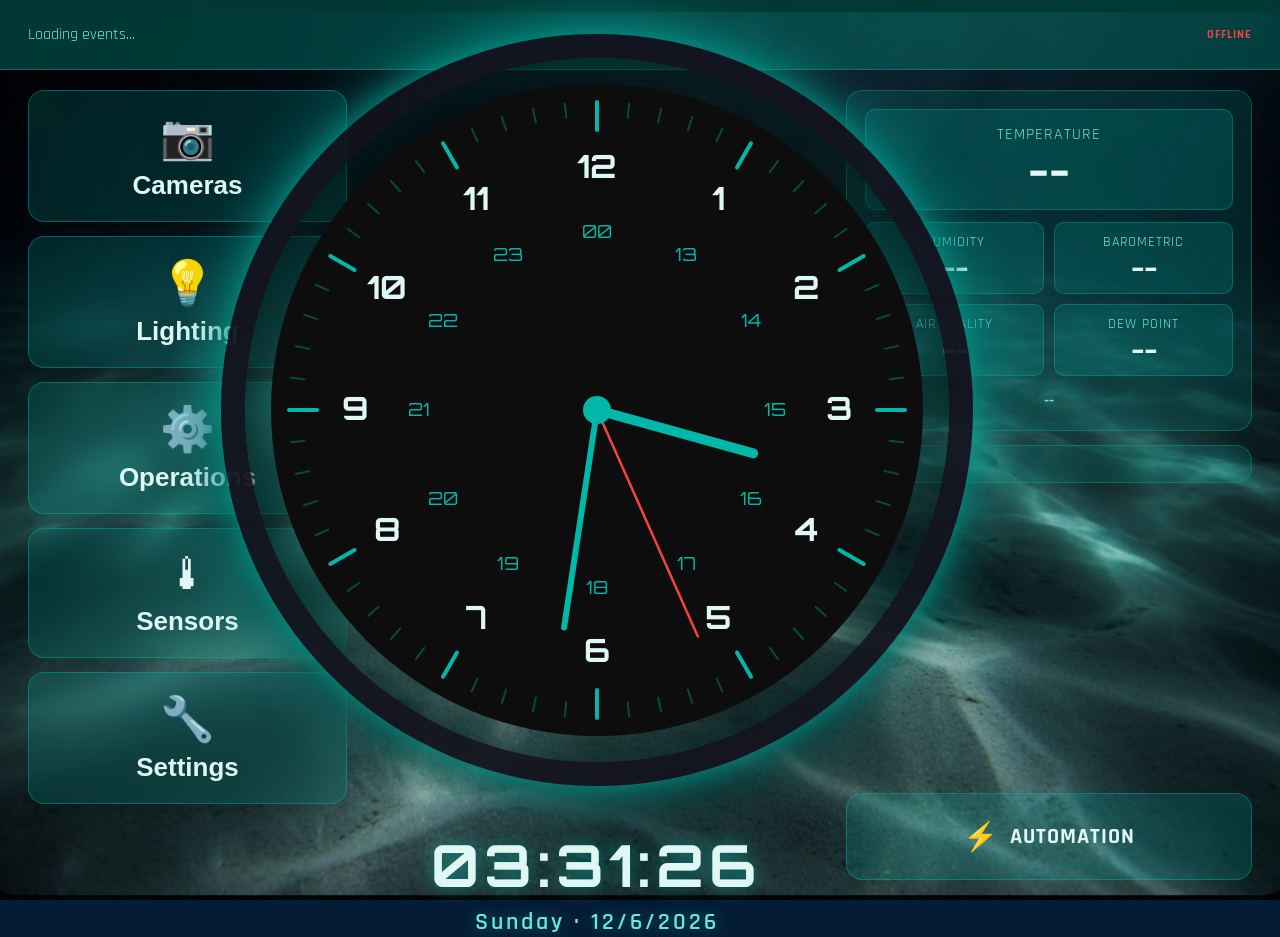
==== index.html @ d9b019d5 "Retention guard, single bg worker, backup+relaunch fixes, sync script" ====
<!DOCTYPE html>
<html>
<head>
<meta charset="UTF-8">
<title>Dashboard</title>
<meta name="viewport" content="width=1920">
<link href="https://fonts.googleapis.com/css2?family=Orbitron:wght@400;700;900&family=Rajdhani:wght@400;500;600;700&display=swap" rel="stylesheet">
<style>
:root{--accent-rgb:30,90,255;--accent:#1e5aff;--bg:#051c35;--text:#e0e8ff;--text-sub:#8ea4d4;--notif-bg:rgba(0,47,178,0.45);--overlay-bg:rgba(4,10,35,0.97);}
* { margin: 0; padding: 0; box-sizing: border-box; }
body { width: 100vw; height: 100vh; overflow: hidden; font-family: 'Rajdhani', sans-serif; display: flex; flex-direction: column; background: none; }
@keyframes pulse { 0%,100%{opacity:1;} 50%{opacity:0.4;} }
.ops-avg-cell{background:rgba(var(--accent-rgb),0.08);border:1px solid rgba(var(--accent-rgb),0.2);border-radius:8px;padding:8px;text-align:center;}
.ops-avg-label{font-size:11px;color:var(--text-sub);font-weight:700;letter-spacing:1px;text-transform:uppercase;margin-bottom:4px;}
.ops-avg-val{font-family:'Orbitron',monospace;font-size:15px;font-weight:700;color:var(--text);}
/* === GLASSMORPHISM === */
#nav-col button {
  backdrop-filter: blur(12px);
  -webkit-backdrop-filter: blur(12px);
}
#nav-col button:hover {
  background: rgba(var(--accent-rgb), 0.28) !important;
  box-shadow: 0 0 24px rgba(var(--accent-rgb), 0.35);
  transform: translateY(-1px);
  transition: all 0.2s ease;
}
#timetext, #datetext {
  text-shadow: 0 0 15px color-mix(in srgb, var(--bezel-glow) 60%, transparent);
}

#clock-bezel {
  position: relative; display: inline-block; padding: 22px;
  background: radial-gradient(circle at center, rgba(255,255,255,0.08) 0%, transparent 65%);
  border: 24px solid rgba(20,20,30,0.95);
  border-radius: 50%;
  box-shadow: 0 0 60px color-mix(in srgb, var(--bezel-glow) 85%, transparent), 0 0 25px color-mix(in srgb, var(--bezel-glow) 40%, transparent), inset 0 0 80px rgba(0,0,0,0.9), inset 0 0 40px color-mix(in srgb, var(--bezel-glow) 30%, transparent), 0 20px 40px rgba(0,0,0,0.7);
  margin-bottom: 24px;
}
#clock { display: block; border-radius: 50%; }



/* GLOBAL OVERLAY BACKGROUND OVERRIDE */
#cam-overlay,
#light-overlay,
#ops-overlay,
#settings-overlay,
#sensors-overlay,
#auto-overlay,
#schedule-create {
  background: rgba(0,0,0,0.97) !important;
}

</style>
</head>
<body>





<div style="position:relative;z-index:1;display:flex;flex-direction:column;width:100%;height:100%;">

  <div id="notif-bar" style="background:var(--notif-bg);border-bottom:1px solid rgba(var(--accent-rgb),0.4);padding:18px 28px;display:flex;gap:36px;align-items:center;font-size:16px;color:#a0b8e8;min-height:70px;">
    <span style="color:var(--text-sub);">Loading events...</span><span id="conn-status" style="margin-left:auto;font-size:12px;font-weight:700;letter-spacing:1px;color:#22c55e;">CONNECTED</span>
  </div>

  <div id="main-layout" style="display:flex;flex:1;padding:20px 28px;gap:28px;min-height:0;">

    <div id="nav-col" style="display:flex;flex-direction:column;gap:14px;width:319px;flex-shrink:0;">
      <button onclick="camOpen()" style="background:color-mix(in srgb, var(--nav-bg) 18%, transparent);border:1px solid color-mix(in srgb, var(--nav-bg) 40%, transparent);border-radius:16px;padding:20px 12px;color:var(--text);cursor:pointer;display:flex;flex-direction:column;align-items:center;gap:7px;width:100%;">
        <span style="font-size:44px;">📷</span><span style="font-size:26px;font-weight:700;">Cameras</span>
      </button>
      <button onclick="lightOpen()" style="background:color-mix(in srgb, var(--nav-bg) 18%, transparent);border:1px solid color-mix(in srgb, var(--nav-bg) 40%, transparent);border-radius:16px;padding:20px 12px;color:var(--text);cursor:pointer;display:flex;flex-direction:column;align-items:center;gap:7px;width:100%;">
        <span style="font-size:44px;">💡</span><span style="font-size:26px;font-weight:700;">Lighting</span>
      </button>
      <button onclick="opsOpen()" style="background:color-mix(in srgb, var(--nav-bg) 18%, transparent);border:1px solid color-mix(in srgb, var(--nav-bg) 40%, transparent);border-radius:16px;padding:20px 12px;color:var(--text);cursor:pointer;display:flex;flex-direction:column;align-items:center;gap:7px;width:100%;">
        <span style="font-size:44px;">⚙️</span><span style="font-size:26px;font-weight:700;">Operations</span>
      </button>
      <button onclick="sensorsOpen()" style="background:color-mix(in srgb, var(--nav-bg) 18%, transparent);border:1px solid color-mix(in srgb, var(--nav-bg) 40%, transparent);border-radius:16px;padding:20px 12px;color:var(--text);cursor:pointer;display:flex;flex-direction:column;align-items:center;gap:7px;width:100%;">
        <span style="font-size:44px;">🌡</span><span style="font-size:26px;font-weight:700;">Sensors</span>
      </button>
      <button onclick="settingsOpen()" style="background:color-mix(in srgb, var(--nav-bg) 18%, transparent);border:1px solid color-mix(in srgb, var(--nav-bg) 40%, transparent);border-radius:16px;padding:20px 12px;color:var(--text);cursor:pointer;display:flex;flex-direction:column;align-items:center;gap:7px;width:100%;">
        <span style="font-size:44px;">🔧</span><span style="font-size:26px;font-weight:700;">Settings</span>
      </button>
    </div>

    <div id="clock-col" style="flex:1;display:flex;flex-direction:column;align-items:center;justify-content:center;min-width:0;">
      <div id="clock-bezel"><canvas id="clock" width="660" height="660"></canvas></div>
      <div id="timetext" style="font-family:'Orbitron',monospace;font-size:58px;font-weight:700;color:var(--text);margin-top:18px;letter-spacing:5px;text-shadow:0 0 18px color-mix(in srgb, var(--bezel-glow) 60%, transparent);"></div>
      <div id="datetext" style="font-family:'Rajdhani',sans-serif;font-size:24px;color:var(--text-sub);margin-top:6px;letter-spacing:3px;font-weight:600;"></div>
    </div>

    <div id="right-col" style="display:flex;flex-direction:column;gap:14px;width:406px;flex-shrink:0;">
      <div style="background:color-mix(in srgb, var(--widget-bg) 14%, transparent);border:1px solid color-mix(in srgb, var(--widget-bg) 35%, transparent);border-radius:16px;padding:18px;">
        <div style="display:flex;flex-direction:column;align-items:center;padding:14px 8px;background:rgba(var(--accent-rgb),0.18);border-radius:10px;border:1px solid rgba(var(--accent-rgb),0.35);margin-bottom:12px;">
          <div style="font-size:16px;color:var(--text-sub);text-transform:uppercase;letter-spacing:1px;">Temperature</div>
          <div id="w-temp" style="font-family:'Orbitron',monospace;font-size:40px;color:var(--text);font-weight:700;">--</div>
        </div>
        <div style="display:grid;grid-template-columns:1fr 1fr;gap:10px;">
          <div style="display:flex;flex-direction:column;align-items:center;padding:10px 6px;background:rgba(var(--accent-rgb),0.18);border-radius:10px;border:1px solid rgba(var(--accent-rgb),0.35);">
            <div style="font-size:14px;color:var(--text-sub);text-transform:uppercase;letter-spacing:1px;">Humidity</div>
            <div id="w-humid" style="font-family:'Orbitron',monospace;font-size:26px;color:var(--text);font-weight:700;">--</div>
          </div>
          <div style="display:flex;flex-direction:column;align-items:center;padding:10px 6px;background:rgba(var(--accent-rgb),0.18);border-radius:10px;border:1px solid rgba(var(--accent-rgb),0.35);">
            <div style="font-size:14px;color:var(--text-sub);text-transform:uppercase;letter-spacing:1px;">Barometric</div>
            <div id="w-pres" style="font-family:'Orbitron',monospace;font-size:26px;color:var(--text);font-weight:700;">--</div>
          </div>
          <div style="display:flex;flex-direction:column;align-items:center;padding:10px 6px;background:rgba(var(--accent-rgb),0.18);border-radius:10px;border:1px solid rgba(var(--accent-rgb),0.35);">
            <div style="font-size:14px;color:var(--text-sub);text-transform:uppercase;letter-spacing:1px;">Air Quality</div>
            <div id="w-aqi" style="font-family:'Orbitron',monospace;font-size:26px;color:var(--text);font-weight:700;">--</div>
          </div>
          <div style="display:flex;flex-direction:column;align-items:center;padding:10px 6px;background:rgba(var(--accent-rgb),0.18);border-radius:10px;border:1px solid rgba(var(--accent-rgb),0.35);">
            <div style="font-size:14px;color:var(--text-sub);text-transform:uppercase;letter-spacing:1px;">Dew Point</div>
            <div id="w-dewpoint" style="font-family:'Orbitron',monospace;font-size:26px;color:var(--text);font-weight:700;">--</div>
          </div>
        </div>
        <div style="display:flex;align-items:center;justify-content:center;margin-top:14px;gap:8px;">
          <span id="moon-phase" style="font-size:17px;color:var(--text-sub);font-weight:600;">--</span>
        </div>
      </div>

      <div style="background:color-mix(in srgb, var(--widget-bg) 14%, transparent);border:1px solid color-mix(in srgb, var(--widget-bg) 35%, transparent);border-radius:16px;padding:18px;">
        <div style="display:grid;grid-template-columns:1fr 1fr;gap:14px;" id="gauges"></div>
      </div>

      <div style="flex:1;"></div>

      <button onclick="autoOpen()" style="background:rgba(var(--accent-rgb),0.18);border:1px solid rgba(var(--accent-rgb),0.4);border-radius:16px;padding:26px 12px;color:var(--text);cursor:pointer;display:flex;align-items:center;justify-content:center;gap:12px;width:100%;">
        <span style="font-size:28px;">⚡</span>
        <span style="font-family:'Rajdhani',sans-serif;font-size:22px;font-weight:700;letter-spacing:1px;">AUTOMATION</span>
      </button>
    </div>

  </div>
</div>

<script>
const _HOST=window.location.hostname;


function timeAgo(ts) {
  const diff = Math.floor(Date.now()/1000 - ts);
  if(diff < 60) return diff + 's ago';
  if(diff < 3600) return Math.floor(diff/60) + 'm ago';
  if(diff < 86400) return Math.floor(diff/3600) + 'h ago';
  return Math.floor(diff/86400) + 'd ago';
}





async function fetchEvents() {
  try {
    const res = await fetch('/api/notifications');
    const events = await res.json();
    const bar = document.getElementById('notif-bar');
    if(!events || events.length === 0) {
      bar.innerHTML = '<span style="color:var(--text-sub);">No recent events</span>';
      return;
    }
    bar.innerHTML = events.map(e => `
      <div style="display:flex;align-items:center;gap:10px;flex-shrink:0;">
        <div style="width:12px;height:12px;border-radius:50%;background:var(--accent);animation:pulse 2s infinite;flex-shrink:0;"></div>
        <span><b style="color:var(--text)">${e.icon} ${e.source}</b> — ${e.message} — ${timeAgo(e.time)}</span>
      </div>
    `).join('');
  } catch(err) {
    console.log('Events fetch failed:', err);
  }
}

function buildGauges(data) {
  const gaugeData = [
    {label:'CPU', value:Math.round(data.cpu_percent)},
    {label:'Pi Temp', value:Math.round(data.cpu_temp_f), max:200, suffix:'°F'},
    {label:'RAM', value:Math.round(data.ram_percent)},
    {label:'Storage', value:Math.round(data.disk_percent)}
  ];
  const gaugesEl = document.getElementById('gauges');
  gaugesEl.innerHTML = '';
  const circ = 364.4;
  gaugeData.forEach(g => {
    const pct = g.max ? Math.min(g.value/g.max*100,100) : g.value;
    const dash = (pct/100)*circ;
    const suffix = g.suffix||'%';
    const gaugeColor = getComputedStyle(document.documentElement).getPropertyValue('--gauge').trim()||'#1e5aff';
    gaugesEl.innerHTML += `<div style="display:flex;flex-direction:column;align-items:center;gap:6px;"><div style="position:relative;width:145px;height:145px;"><svg width="145" height="145" viewBox="0 0 145 145"><circle cx="72" cy="72" r="58" fill="none" stroke="rgba(255,255,255,0.1)" stroke-width="8"/><circle cx="72" cy="72" r="58" fill="none" stroke="${gaugeColor}" stroke-width="8" stroke-dasharray="${dash} ${circ}" stroke-linecap="round" transform="rotate(-90 72 72)"/></svg><div style="position:absolute;top:50%;left:50%;transform:translate(-50%,-50%);font-family:'Orbitron',monospace;font-size:18px;color:var(--text);font-weight:700;">${g.value}${suffix}</div></div><div style="font-size:15px;color:var(--text-sub);font-weight:600;text-transform:uppercase;letter-spacing:1px;">${g.label}</div></div>`;
  });
}

async function fetchStats() {
  try {
    const res = await fetch('/api/system');
    const data = await res.json();
    var cs = document.getElementById('conn-status');
    if (cs) { cs.textContent = 'CONNECTED'; cs.style.color = '#22c55e'; }
    buildGauges(data);
  } catch(e) {
    console.log('Stats fetch failed:', e);
    var cs = document.getElementById('conn-status');
    if (cs) { cs.textContent = 'OFFLINE'; cs.style.color = '#ef4444'; }
  }
}

fetchEvents();
fetchStats();
setInterval(fetchEvents, 30000);
setInterval(fetchStats, 5000);
setInterval(fetchSolar, 3600000);

async function fetchSolar() {
  try {
    const r = await fetch('/api/solar');
    const d = await r.json();
    const el = document.getElementById('moon-phase');
    if (el) el.textContent = d.moon_icon + ' ' + d.moon_phase_name;
  } catch(e) {}
}
async function fetchSensors() {
  try {
    const r = await fetch('/api/sensors');
    const d = await r.json();
    if(d.sensors){
      d.sensors.forEach(s => {
        if(s.id==='rak_temp') document.getElementById('w-temp').textContent=s.last_value+'°F';
        if(s.id==='rak_humidity') document.getElementById('w-humid').textContent=s.last_value+'%';
        if(s.id==='rak_pressure') document.getElementById('w-pres').textContent=s.last_value+' hPa';
        if(s.id==='rak_airquality') document.getElementById('w-aqi').textContent=Math.round(s.last_value);
        if(s.id==='rak_dewpoint') document.getElementById('w-dewpoint').textContent=s.last_value+'°F';
      });
    }
  } catch(e) {}
}
fetchSensors();
setInterval(fetchSensors, 60000);
fetchSolar();

const canvas = document.getElementById('clock');
const ctx = canvas.getContext('2d');
const C = 660, R = C/2;

function _clockAccent(){
  if(typeof _themeColors!=='undefined'&&typeof _settings!=='undefined'){
    var c=_themeColors[_settings.activeTheme];
    if(c)return c.clock;
  }
  return '#1e5aff';
}
function _clockAccentDim(){
  if(typeof _themeColors!=='undefined'&&typeof _settings!=='undefined'){
    var c=_themeColors[_settings.activeTheme];
    if(c)return 'rgba('+c.rgb+',0.35)';
  }
  return 'rgba(30,90,255,0.35)';
}
function _clockText(){
  if(typeof _themeColors!=='undefined'&&typeof _settings!=='undefined'){
    var c=_themeColors[_settings.activeTheme];
    if(c)return c.text;
  }
  return '#e0e8ff';
}
function _clockTicks(){
  if(typeof _themeColors!=='undefined'&&typeof _settings!=='undefined'){
    var c=_themeColors[_settings.activeTheme];
    if(c&&c.clockTicks)return c.clockTicks;
    if(c)return c.accent;
  }
  return '#1e5aff';
}
function _clockHands(){
  if(typeof _themeColors!=='undefined'&&typeof _settings!=='undefined'){
    var c=_themeColors[_settings.activeTheme];
    if(c&&c.clockHands)return c.clockHands;
    if(c)return c.clock;
  }
  return '#1e5aff';
}
function _clockSecondColor(){
  if(typeof _themeColors!=='undefined'&&typeof _settings!=='undefined'){
    var c=_themeColors[_settings.activeTheme];
    if(c&&c.clockSecond)return c.clockSecond;
  }
  return '#ef4444';
}
function _clockFaceVal(){
  if(typeof _themeColors==='undefined'||typeof _settings==='undefined')return null;
  var themeName=_settings.activeTheme;
  var c=_themeColors[themeName];
  if(!c)return null;
  // 1. Explicit clockFace field wins (manual override)
  if(c.clockFace)return c.clockFace;
  // 2. Auto-discover: try /static/clocks/{themename}_clock.png
  var autoPath='/static/clocks/'+themeName+'_clock.png';
  // Cache discovery result so we don't probe every frame
  if(typeof _clockAutoCache==='undefined')window._clockAutoCache={};
  if(_clockAutoCache[themeName]!==undefined){
    return _clockAutoCache[themeName]; // either path string or null
  }
  // Probe by attempting to load the image
  var probe=new Image();
  probe.onload=function(){_clockAutoCache[themeName]=autoPath;};
  probe.onerror=function(){_clockAutoCache[themeName]=null;};
  probe.src=autoPath;
  _clockAutoCache[themeName]=null; // assume null while probe pending; will update after load
  return null;
}
const _clockFaceImgs={};
function _getClockFaceImg(path){
  if(!path)return null;
  if(_clockFaceImgs[path]){
    var img=_clockFaceImgs[path];
    return img.complete&&img.naturalWidth>0?img:null;
  }
  var img=new Image();
  img.src=path;
  _clockFaceImgs[path]=img;
  return null;
}
function drawClock() {
  const now = new Date();
  const hrs = now.getHours(), mins = now.getMinutes(), secs = now.getSeconds();
  const days = ['Sunday','Monday','Tuesday','Wednesday','Thursday','Friday','Saturday'];
  ctx.clearRect(0,0,C,C);
  var _faceVal=_clockFaceVal();
  // Always start with a solid black face (also acts as fallback)
  ctx.beginPath();
  ctx.arc(R,R,R-4,0,Math.PI*2);
  ctx.fillStyle='#0d0d0d';
  ctx.fill();
  // If clockFace is a hex color, overlay it
  if(_faceVal&&typeof _faceVal==='string'&&_faceVal.charAt(0)==='#'){
    ctx.beginPath();
    ctx.arc(R,R,R-4,0,Math.PI*2);
    ctx.fillStyle=_faceVal;
    ctx.fill();
  }
  // If clockFace is an image path, clip and draw image inside the circle
  if(_faceVal&&typeof _faceVal==='string'&&_faceVal.charAt(0)!=='#'){
    var _faceImg=_getClockFaceImg(_faceVal);
    if(_faceImg){
      ctx.save();
      ctx.beginPath();
      ctx.arc(R,R,R-4,0,Math.PI*2);
      ctx.clip();
      ctx.drawImage(_faceImg,4,4,C-8,C-8);
      ctx.restore();
    }
  }
  for(let i=0;i<60;i++){
    const ang=(i*6-90)*Math.PI/180;
    const isMaj=i%5===0;
    const len=isMaj?28:14;
    const r1=R-22, r2=r1-len;
    ctx.beginPath();
    ctx.moveTo(R+r1*Math.cos(ang),R+r1*Math.sin(ang));
    ctx.lineTo(R+r2*Math.cos(ang),R+r2*Math.sin(ang));
    ctx.strokeStyle=isMaj?_clockTicks():_clockAccentDim();
    ctx.lineWidth=isMaj?4:2;
    ctx.stroke();
  }
  const nums=[
    {o:12,i:'00',a:0},{o:1,i:13,a:30},{o:2,i:14,a:60},{o:3,i:15,a:90},
    {o:4,i:16,a:120},{o:5,i:17,a:150},{o:6,i:18,a:180},{o:7,i:19,a:210},
    {o:8,i:20,a:240},{o:9,i:21,a:270},{o:10,i:22,a:300},{o:11,i:23,a:330}
  ];
  nums.forEach(n=>{
    const rad=(n.a-90)*Math.PI/180;
    ctx.font='bold 32px Orbitron';
    ctx.fillStyle=_clockText();
    ctx.textAlign='center';
    ctx.textBaseline='middle';
    ctx.fillText(n.o, R+242*Math.cos(rad), R+242*Math.sin(rad));
    ctx.font='400 18px Orbitron';
    ctx.fillStyle=_clockTicks();
    ctx.fillText(n.i, R+178*Math.cos(rad), R+178*Math.sin(rad));
  });
  const hourDeg=((hrs%12)*30+mins*0.5-90)*Math.PI/180;
  const minDeg=(mins*6+secs*0.1-90)*Math.PI/180;
  const secDeg=(secs*6-90)*Math.PI/180;
  ctx.lineCap='round';
  ctx.beginPath();
  ctx.moveTo(R,R);
  ctx.lineTo(R+162*Math.cos(hourDeg),R+162*Math.sin(hourDeg));
  ctx.strokeStyle=_clockHands();
  ctx.lineWidth=10;
  ctx.stroke();
  ctx.beginPath();
  ctx.moveTo(R,R);
  ctx.lineTo(R+220*Math.cos(minDeg),R+220*Math.sin(minDeg));
  ctx.strokeStyle=_clockHands();
  ctx.lineWidth=6;
  ctx.stroke();
  ctx.beginPath();
  ctx.moveTo(R,R);
  ctx.lineTo(R+248*Math.cos(secDeg),R+248*Math.sin(secDeg));
  ctx.strokeStyle=_clockSecondColor();
  ctx.lineWidth=2.5;
  ctx.stroke();
  ctx.beginPath();
  ctx.arc(R,R,14,0,Math.PI*2);
  ctx.fillStyle=_clockHands();
  ctx.fill();
  const m=String(mins).padStart(2,'0');
  const s=String(secs).padStart(2,'0');
  var _tf = localStorage.getItem('dashTimeFormat') || '24';
  if (_tf === '12') {
    var _h12 = hrs % 12 || 12;
    var _ap = hrs >= 12 ? 'PM' : 'AM';
    document.getElementById('timetext').textContent = _h12 + ':' + m + ':' + s + ' ' + _ap;
  } else {
    var h24 = String(hrs).padStart(2,'0');
    document.getElementById('timetext').textContent = h24 + ':' + m + ':' + s;
  }
  const mo=now.getMonth()+1, d=now.getDate(), y=now.getFullYear();
  document.getElementById('datetext').textContent=`${days[now.getDay()]} · ${mo}/${d}/${y}`;
  requestAnimationFrame(drawClock);
}
drawClock();
</script>

<!-- ============================================================
     CAMERA SUBMENU
     ============================================================ -->
<style>
  #cam-overlay { font-family: 'Rajdhani', sans-serif; color: var(--text); }
  .cam-header { display:flex; align-items:center; justify-content:space-between; padding:16px 24px; flex-shrink:0; background:rgba(10,20,60,0.7); border-bottom:1px solid rgba(var(--accent-rgb),0.25); }
  .cam-title { font-size:20px; font-weight:700; letter-spacing:2px; color:var(--text); }
  .cam-btn { background:rgba(var(--accent-rgb),0.15); border:1px solid rgba(var(--accent-rgb),0.35); color:var(--text); border-radius:8px; padding:8px 18px; font-family:'Rajdhani',sans-serif; font-size:14px; font-weight:700; letter-spacing:1px; cursor:pointer; transition:background 0.2s; }
  .cam-btn:hover { background:rgba(var(--accent-rgb),0.3); }
  .cam-btn-close { background:rgba(220,40,40,0.12); border-color:rgba(220,40,40,0.35); color:#fca5a5; }
  .cam-btn-close:hover { background:rgba(220,40,40,0.28); }
  .cam-btn-danger { background:rgba(220,40,40,0.15); border-color:rgba(220,40,40,0.4); color:#fca5a5; }
  .cam-btn-danger:hover { background:rgba(220,40,40,0.3); }
  .cam-list-body { display:flex; flex:1; gap:20px; padding:20px; min-height:0; }
  .cam-feeds-col { flex:1; display:flex; flex-direction:column; gap:12px; min-height:0; }
  .cam-actions-col { width:200px; display:flex; flex-direction:column; gap:14px; padding-top:40px; }
  .cam-col-label { font-size:11px; font-weight:700; letter-spacing:2px; color:var(--text-sub); text-transform:uppercase; padding-left:4px; }
  .cam-feed-scroll { flex:1; overflow-y:auto; display:flex; flex-direction:column; gap:10px; }
  .cam-feed-item { display:flex; align-items:center; gap:14px; background:rgba(var(--accent-rgb),0.1); border:1px solid rgba(var(--accent-rgb),0.25); border-radius:10px; padding:14px 16px; cursor:pointer; transition:background 0.2s; user-select:none; }
  .cam-feed-item:hover { background:rgba(var(--accent-rgb),0.22); }
  .cam-feed-name { font-size:17px; font-weight:700; flex:1; }
  .cam-offline-label { font-size:11px; font-weight:700; letter-spacing:1px; color:#f87171; background:rgba(220,40,40,0.15); border:1px solid rgba(220,40,40,0.3); border-radius:4px; padding:2px 8px; }
  .cam-thumb { width:96px; height:54px; object-fit:cover; border-radius:6px; border:1px solid rgba(var(--accent-rgb),0.3); background:rgba(0,0,0,0.4); }
  .cam-dot { width:10px; height:10px; border-radius:50%; flex-shrink:0; }
  .cam-dot-on { background:#22c55e; box-shadow:0 0 6px rgba(34,197,94,0.7); animation:cam-pulse 2s infinite; }
  .cam-dot-off { background:#ef4444; }
  @keyframes cam-pulse { 0%,100% { box-shadow:0 0 4px rgba(34,197,94,0.5); } 50% { box-shadow:0 0 10px rgba(34,197,94,0.9); } }
  .cam-live-body { flex:1; display:flex; align-items:center; justify-content:center; position:relative; padding:16px; min-height:0; }
  .cam-live-badge { display:flex; align-items:center; gap:7px; background:rgba(220,40,40,0.2); border:1px solid rgba(220,40,40,0.4); border-radius:6px; padding:4px 12px; font-size:13px; font-weight:700; letter-spacing:2px; color:#fca5a5; }
  .cam-live-badge-dot { width:8px; height:8px; border-radius:50%; background:#ef4444; box-shadow:0 0 6px rgba(239,68,68,0.8); animation:cam-pulse 1.5s infinite; }
  .cam-arrow { position:absolute; top:50%; transform:translateY(-50%); background:rgba(var(--accent-rgb),0.2); border:1px solid rgba(var(--accent-rgb),0.4); color:var(--text); border-radius:8px; width:44px; height:80px; font-size:20px; cursor:pointer; transition:background 0.2s; display:flex; align-items:center; justify-content:center; }
  .cam-arrow:hover { background:rgba(var(--accent-rgb),0.4); }
  .cam-arrow-left { left:16px; }
  .cam-arrow-right { right:16px; }



  .cam-filter-bar { display:flex; gap:12px; padding:14px 20px; flex-shrink:0; border-bottom:1px solid rgba(var(--accent-rgb),0.15); }
  .cam-filter-select { background:rgba(var(--accent-rgb),0.12); border:1px solid rgba(var(--accent-rgb),0.3); color:var(--text); border-radius:8px; padding:8px 14px; font-family:'Rajdhani',sans-serif; font-size:15px; font-weight:600; cursor:pointer; }
  .cam-filter-select option { background:#0a1428; }
  .cam-clip-item { display:flex; align-items:center; gap:14px; padding:14px 0; border-bottom:1px solid rgba(var(--accent-rgb),0.12); cursor:pointer; transition:background 0.15s; border-radius:4px; }
  .cam-clip-item:hover { background:rgba(var(--accent-rgb),0.08); padding-left:8px; }
  .cam-clip-item.selected { background:rgba(var(--accent-rgb),0.18); padding-left:8px; }
  .cam-clip-thumb { width:112px; height:63px; object-fit:cover; border-radius:6px; border:1px solid rgba(var(--accent-rgb),0.25); background:#0a1428; flex-shrink:0; }
  .cam-clip-info { flex:1; display:flex; flex-direction:column; gap:4px; }
  .cam-clip-cam { font-size:16px; font-weight:700; color:var(--text); }
  .cam-clip-type { font-size:14px; color:#93c5fd; font-weight:600; }
  .cam-clip-meta { font-size:13px; color:var(--text-sub); }
  .cam-delete-btn { background:none; border:1px solid rgba(220,40,40,0.3); border-radius:6px; color:#f87171; font-size:18px; width:38px; height:38px; cursor:pointer; display:flex; align-items:center; justify-content:center; transition:background 0.2s; flex-shrink:0; }
  .cam-delete-btn:hover { background:rgba(220,40,40,0.2); }
  .cam-check-circle { width:28px; height:28px; border-radius:50%; flex-shrink:0; border:2px solid rgba(var(--accent-rgb),0.5); background:transparent; display:flex; align-items:center; justify-content:center; font-size:16px; transition:all 0.15s; }
  .cam-check-circle.checked { background:#1e5aff; border-color:#1e5aff; color:#fff; }
  .cam-bulk-bar { display:flex; justify-content:space-between; align-items:center; padding:14px 20px; flex-shrink:0; background:rgba(var(--accent-rgb),0.08); border-top:1px solid rgba(var(--accent-rgb),0.2); }
  .cam-empty, .cam-loading { padding:40px; text-align:center; color:var(--text-sub); font-size:16px; font-weight:600; letter-spacing:1px; }
  .cam-screen { display:none; flex-direction:column; height:100%; }
  .cam-screen.active { display:flex; }
</style>

<div id="cam-overlay" style="display:none; position:fixed; inset:0; background:var(--overlay-bg); z-index:1000; flex-direction:column;">
  <div id="cam-screen-list" class="cam-screen">
    <div class="cam-header">
      <span class="cam-title">📷 CAMERAS</span>
      <button class="cam-btn cam-btn-close" onclick="camClose()">✕ CLOSE</button>
    </div>
    <div class="cam-list-body">
      <div class="cam-feeds-col">
        <div class="cam-col-label">LIVE FEEDS</div>
        <div id="cam-feed-scroll" class="cam-feed-scroll"></div>
        
      
    <div style="padding:16px 20px;background:rgba(0,0,0,0.3);border-top:1px solid rgba(var(--accent-rgb),0.2);">
      <button class="cam-btn" onclick="camOpenFrigateFull()" style="width:100%;padding:14px;font-size:15px;font-weight:700;letter-spacing:1px;">🎥 OPEN FULL FRIGATE UI</button>
    </div>
  </div>
      <div class="cam-actions-col">
        <button class="cam-btn" onclick="camShowClips()">🎬  SAVED CLIPS</button>
        <button class="cam-btn" onclick="camShowSettings()">⚙  CAM SETTINGS</button>
      </div>
    </div>
  </div>
  <div id="cam-screen-frigate" class="cam-screen" style="display:flex;flex-direction:column;background:#000;">
    <div class="cam-header" style="background:rgba(0,0,0,0.85);">
      <span id="cam-frigate-title" class="cam-title">📹 LIVE FEED</span>
      <button class="cam-btn cam-btn-close" onclick="camCloseFrigate()">✕ CLOSE</button>
    </div>
    <iframe id="cam-frigate-iframe" src="about:blank" style="flex:1;width:100%;border:0;background:#000;" allow="autoplay; fullscreen; picture-in-picture"></iframe>
  </div>
  <div id="cam-screen-clips" class="cam-screen">
    <div class="cam-header">
      <span class="cam-title">🎬  SAVED CLIPS</span>
      <div style="display:flex; gap:10px;">
        <button class="cam-btn" id="cam-select-mode-btn" onclick="camToggleSelectMode()">SELECT MODE</button>
        <button class="cam-btn cam-btn-close" onclick="camBackToList()">✕ CLOSE</button>
      </div>
    </div>
    <div class="cam-filter-bar">
      <select id="cam-filter-camera" class="cam-filter-select" onchange="camApplyFilters()">
        <option value="all">All Cameras</option>
      </select>
      <select id="cam-filter-label" class="cam-filter-select" onchange="camApplyFilters()">
        <option value="all">All Types</option>
        <option value="person">Person</option>
        <option value="car">Vehicle</option>
        <option value="dog">Dog</option>
        <option value="cat">Cat</option>
      </select>
    </div>
    <div id="cam-clip-list" style="flex:1; overflow-y:auto; padding:0 20px 20px;"></div>
    <div id="cam-bulk-bar" class="cam-bulk-bar" style="display:none;">
      <button class="cam-btn" onclick="camSelectAll()">SELECT ALL</button>
      <button class="cam-btn cam-btn-danger" id="cam-bulk-delete-btn" onclick="camBulkDelete()">DELETE SELECTED (0)</button>
    </div>
  </div>
  <div id="cam-screen-playback" class="cam-screen">
    <div class="cam-header">
      <span id="cam-playback-title" class="cam-title"></span>
      <button class="cam-btn cam-btn-close" onclick="camBackToClips()">✕ CLOSE</button>
    </div>
    <div style="flex:1; display:flex; align-items:center; justify-content:center; padding:20px;">
      <video id="cam-playback-video" controls style="max-width:100%; max-height:100%; border-radius:8px; border:1px solid rgba(var(--accent-rgb),0.3); background:#000;"></video>
    </div>
  </div>
<div id="cam-screen-settings" class="cam-screen">
<div class="cam-header">
<span class="cam-title">&#9881; CAMERA SETTINGS</span>
<div style="display:flex;gap:10px;">
<button class="cam-btn" onclick="camBackToList()">&#9664; BACK</button>
<button class="cam-btn cam-btn-close" onclick="camClose()">&#10005; CLOSE</button>
</div>
</div>
<div style="flex:1;overflow-y:auto;padding:20px;display:flex;flex-direction:column;gap:16px;">

<div style="background:rgba(var(--accent-rgb),0.08);border:1px solid rgba(var(--accent-rgb),0.2);border-radius:12px;padding:18px 22px;display:flex;flex-direction:column;gap:12px;">
<div style="font-size:11px;font-weight:700;letter-spacing:2px;color:var(--text-sub);text-transform:uppercase;">CONFIGURED CAMERAS</div>
<div id="cam-settings-list" style="display:flex;flex-direction:column;gap:8px;"></div>
</div>

<div style="background:rgba(var(--accent-rgb),0.08);border:1px solid rgba(var(--accent-rgb),0.2);border-radius:12px;padding:18px 22px;display:flex;flex-direction:column;gap:12px;">
<div style="font-size:11px;font-weight:700;letter-spacing:2px;color:var(--text-sub);text-transform:uppercase;">RECORDING RETENTION</div>
<div style="display:flex;align-items:center;justify-content:space-between;padding:6px 0;">
<div><div style="font-size:16px;font-weight:700;">Continuous Recording</div><div style="font-size:13px;color:var(--text-sub);">Days to keep 24/7 footage</div></div>
<select class="cam-btn" id="cam-retain-continuous" style="padding:8px 14px;" onchange="camSaveRetention()">
<option value="3">3 days</option>
<option value="7" selected>7 days</option>
<option value="14">14 days</option>
<option value="30">30 days</option>
<option value="60">60 days</option>
</select>
</div>
<div style="display:flex;align-items:center;justify-content:space-between;padding:6px 0;">
<div><div style="font-size:16px;font-weight:700;">Detection Clips</div><div style="font-size:13px;color:var(--text-sub);">Days to keep motion/object clips</div></div>
<select class="cam-btn" id="cam-retain-clips" style="padding:8px 14px;" onchange="camSaveRetention()">
<option value="3">3 days</option>
<option value="7">7 days</option>
<option value="14" selected>14 days</option>
<option value="30">30 days</option>
<option value="60">60 days</option>
<option value="90">90 days</option>
</select>
</div>
<div style="display:flex;align-items:center;justify-content:space-between;padding:6px 0;">
<div><div style="font-size:16px;font-weight:700;">Snapshots</div><div style="font-size:13px;color:var(--text-sub);">Days to keep snapshot images</div></div>
<select class="cam-btn" id="cam-retain-snapshots" style="padding:8px 14px;" onchange="camSaveRetention()">
<option value="3">3 days</option>
<option value="7" selected>7 days</option>
<option value="14">14 days</option>
<option value="30">30 days</option>
</select>
</div>
</div>

</div>
</div>
</div>

<script>
const _cam = {
  cameras: [], currentIdx: 0,
  clips: [], filteredClips: [], selectMode: false, selectedClips: new Set()
};
function _camFmt(name) { return name.replace(/[-_]/g, ' ').replace(/\b\w/g, c => c.toUpperCase()); }
function _camFmtTime(ts) {
  const d = new Date(ts * 1000), now = new Date();
  const diffDays = Math.floor((now - d) / 86400000);
  const t = d.toLocaleTimeString([], { hour:'2-digit', minute:'2-digit' });
  if (diffDays === 0) return 'Today ' + t;
  if (diffDays === 1) return 'Yesterday ' + t;
  return d.toLocaleDateString() + ' ' + t;
}
function _camScreen(id) {
  document.querySelectorAll('.cam-screen').forEach(s => s.classList.remove('active'));
  const el = document.getElementById('cam-screen-' + id);
  if (el) el.classList.add('active');
}
function _camStopStreams() {
  var vid = document.getElementById('cam-playback-video');
  if (vid) { vid.pause(); vid.src = ''; }
}
async function camOpen() {
  const overlay = document.getElementById('cam-overlay');
  overlay.style.display = 'flex';
  overlay.style.flexDirection = 'column';
  _camScreen('list');
  try {
    const r = await fetch('/api/camera/list');
    const data = await r.json();
    _cam.cameras = data.cameras || [];
  } catch(e) { _cam.cameras = []; }
  _camRenderList();
}
function camClose() { _camStopStreams(); if(_isMobile()) return _mobileClose(); document.getElementById('cam-overlay').style.display = 'none'; }
function _camRenderList() {
  const el = document.getElementById('cam-feed-scroll');
  if (!el) return;
  if (_cam.cameras.length === 0) { el.innerHTML = '<div class="cam-empty">No cameras registered in Frigate</div>'; return; }
  el.innerHTML = _cam.cameras.map((cam, i) => `
    <div class="cam-feed-item" onclick="camOpenLive(${i})">
      <div class="cam-dot ${cam.online ? 'cam-dot-on' : 'cam-dot-off'}"></div>
      <span class="cam-feed-name">${_camFmt(cam.name)}</span>
      ${!cam.online ? '<span class="cam-offline-label">OFFLINE</span>' : ''}
      <img class="cam-thumb" src="/api/camera/${cam.id}/snapshot?t=${Date.now()}" onerror="this.style.visibility='hidden'" alt="" />
    </div>
  `).join('');
}
function camOpenLive(idx) {
  _cam.currentIdx = idx;
  var cam = _cam.cameras[idx];
  if (!cam) return;
  document.getElementById('cam-frigate-title').textContent = '📹 ' + _camFmt(cam.name).toUpperCase();
  _camScreen('frigate');
  _camOpenFrigate(cam.id);
}
function camOpenFrigateFull() {
  document.getElementById('cam-frigate-title').textContent = '📹 FRIGATE';
  _camScreen('frigate');
  _camOpenFrigate(null);
}
function camCloseFrigate() {
  _camStopStreams();
  _camScreen('list');
}


function camBackToList() { _camStopStreams(); _camScreen('list'); _camRenderList(); }
async function camShowClips() {
  _camScreen('clips');
  _cam.selectMode = false; _cam.selectedClips.clear();
  document.getElementById('cam-select-mode-btn').textContent = 'SELECT MODE';
  document.getElementById('cam-bulk-bar').style.display = 'none';
  document.getElementById('cam-clip-list').innerHTML = '<div class="cam-loading">Loading clips...</div>';
  try {
    var r = await fetch('/api/clips?limit=100');
    var data = await r.json();
    _cam.clips = data.clips || [];
    var camFilter = document.getElementById('cam-filter-camera');
    var cams = [...new Set(_cam.clips.map(function(c) { return c.camera; }))];
    camFilter.innerHTML = '<option value="all">All Cameras</option>' + cams.map(function(c) { return '<option value="' + c + '">' + _camFmt(c) + '</option>'; }).join('');
    camApplyFilters();
  } catch(e) { document.getElementById('cam-clip-list').innerHTML = '<div class="cam-empty">Failed to load clips</div>'; }
}
function _camRenderClips() {
  var el = document.getElementById('cam-clip-list');
  if (_cam.filteredClips.length === 0) { el.innerHTML = '<div class="cam-empty">No clips found</div>'; return; }
  el.innerHTML = _cam.filteredClips.map(function(clip) {
    var sel = _cam.selectedClips.has(clip.id);
    var label = clip.label.charAt(0).toUpperCase() + clip.label.slice(1);
    var score = clip.score > 0 ? ' \u00b7 ' + clip.score + '%' : '';
    return '<div class="cam-clip-item ' + (sel ? 'selected' : '') + '" onclick="' + (_cam.selectMode ? "camToggleClipSelect('" + clip.id + "')" : "camPlayClip('" + clip.id + "','" + clip.camera + "','" + clip.clip_url + "')") + '">' +
      '<img class="cam-clip-thumb" src="' + clip.thumbnail + '" onerror="this.style.background=\'#0a1428\'" alt="" />' +
      '<div class="cam-clip-info">' +
      '<div class="cam-clip-cam">' + _camFmt(clip.camera) + '</div>' +
      '<div class="cam-clip-type">' + label + score + '</div>' +
      '<div class="cam-clip-meta">' + _camFmtTime(clip.start_time) + ' \u00b7 ' + clip.duration + '</div>' +
      '</div>' +
      (_cam.selectMode ? '<div class="cam-check-circle ' + (sel ? 'checked' : '') + '">\u2713</div>' : '<button class="cam-delete-btn" onclick="event.stopPropagation(); camDeleteClip(\'' + clip.id + '\')">\ud83d\uddd1</button>') +
      '</div>';
  }).join('');
}
function _camUpdateBulkBar() { var btn = document.getElementById('cam-bulk-delete-btn'); if (btn) btn.textContent = 'DELETE SELECTED (' + _cam.selectedClips.size + ')'; }
function camApplyFilters() {
  const cf = document.getElementById('cam-filter-camera').value;
  const lf = document.getElementById('cam-filter-label').value;
  _cam.filteredClips = _cam.clips.filter(c => {
    if (cf !== 'all' && c.camera !== cf) return false;
    if (lf !== 'all' && c.label !== lf) return false;
    return true;
  });
  _camRenderClips();
}
function _camRenderClips() {
  const el = document.getElementById('cam-clip-list');
  if (_cam.filteredClips.length === 0) { el.innerHTML = '<div class="cam-empty">No clips found</div>'; return; }
  el.innerHTML = _cam.filteredClips.map(clip => {
    const sel = _cam.selectedClips.has(clip.id);
    const label = clip.label.charAt(0).toUpperCase() + clip.label.slice(1);
    const score = clip.score > 0 ? ` · ${clip.score}%` : '';
    return `<div class="cam-clip-item ${sel ? 'selected' : ''}" onclick="${_cam.selectMode ? `camToggleClipSelect('${clip.id}')` : `camPlayClip('${clip.id}','${clip.camera}','${clip.clip_url}')`}">
      <img class="cam-clip-thumb" src="${clip.thumbnail}" onerror="this.style.background='#0a1428'" alt="" />
      <div class="cam-clip-info">
        <div class="cam-clip-cam">${_camFmt(clip.camera)}</div>
        <div class="cam-clip-type">${label}${score}</div>
        <div class="cam-clip-meta">${_camFmtTime(clip.start_time)} · ${clip.duration}</div>
      </div>
      ${_cam.selectMode ? `<div class="cam-check-circle ${sel ? 'checked' : ''}">✓</div>` : `<button class="cam-delete-btn" onclick="event.stopPropagation(); camDeleteClip('${clip.id}')">🗑</button>`}
    </div>`;
  }).join('');
}
function camToggleSelectMode() {
  _cam.selectMode = !_cam.selectMode; _cam.selectedClips.clear();
  document.getElementById('cam-select-mode-btn').textContent = _cam.selectMode ? 'CANCEL' : 'SELECT MODE';
  document.getElementById('cam-bulk-bar').style.display = _cam.selectMode ? 'flex' : 'none';
  _camRenderClips();
}
function camSelectAll() { _cam.filteredClips.forEach(c => _cam.selectedClips.add(c.id)); _camUpdateBulkBar(); _camRenderClips(); }
function camToggleClipSelect(id) {
  if (_cam.selectedClips.has(id)) _cam.selectedClips.delete(id); else _cam.selectedClips.add(id);
  _camUpdateBulkBar(); _camRenderClips();
}
function _camUpdateBulkBar() { const btn = document.getElementById('cam-bulk-delete-btn'); if (btn) btn.textContent = `DELETE SELECTED (${_cam.selectedClips.size})`; }
async function camDeleteClip(id) {
  if (!confirm('Delete this clip?')) return;
  await fetch(`/api/clips/${id}`, { method:'DELETE' }).catch(() => {});
  _cam.clips = _cam.clips.filter(c => c.id !== id);
  camApplyFilters();
}
async function camBulkDelete() {
  if (_cam.selectedClips.size === 0) return;
  if (!confirm(`Delete ${_cam.selectedClips.size} clip(s)?`)) return;
  const ids = [..._cam.selectedClips];
  await Promise.all(ids.map(id => fetch(`/api/clips/${id}`, { method:'DELETE' }).catch(() => {})));
  _cam.clips = _cam.clips.filter(c => !ids.includes(c.id));
  _cam.selectedClips.clear(); camToggleSelectMode(); camApplyFilters();
}
function camPlayClip(id, camera, url) {
  document.getElementById('cam-playback-title').textContent = _camFmt(camera) + ' — Clip';
  const vid = document.getElementById('cam-playback-video');
  vid.src = url; vid.play(); _camScreen('playback');
}
function camBackToClips() { const vid = document.getElementById('cam-playback-video'); vid.pause(); vid.src = ''; _camScreen('clips'); }
function camShowSettings() {
  _camScreen('settings');
  camLoadSettings();
}

async function camLoadSettings() {
  var el = document.getElementById('cam-settings-list');
  try {
    var r = await fetch('/api/camera/list');
    var d = await r.json();
    var cams = d.cameras || [];
    if (cams.length === 0) {
      el.innerHTML = '<div style="color:var(--text-sub);font-size:13px;">No cameras configured</div>';
      return;
    }
    el.innerHTML = cams.map(function(cam) {
      return '<div style="display:flex;align-items:center;gap:12px;padding:10px 0;border-bottom:1px solid rgba(var(--accent-rgb),0.1);">' +
        '<div style="width:10px;height:10px;border-radius:50%;flex-shrink:0;background:#22c55e;box-shadow:0 0 6px rgba(34,197,94,0.7);"></div>' +
        '<div style="flex:1;"><div style="font-size:15px;font-weight:700;">' + cam.name + '</div>' +
        '<div style="font-size:12px;color:var(--text-sub);">' + cam.type + ' \u00b7 ' + cam.id + '</div></div></div>';
    }).join('');
  } catch(e) {
    el.innerHTML = '<div style="color:var(--text-sub);font-size:13px;">Failed to load</div>';
  }

  // Load current retention settings
  try {
    var r2 = await fetch('/api/camera/retention');
    var d2 = await r2.json();
    _camSetSel('cam-retain-continuous',d2.continuous);
    _camSetSel('cam-retain-clips',d2.clips);
    _camSetSel('cam-retain-snapshots',d2.snapshots);
  } catch(e) {}
}

function _camSetSel(id,v){
  var el=document.getElementById(id);if(!el||!(v>0))return;
  var s=String(v),ok=false;
  for(var i=0;i<el.options.length;i++){if(el.options[i].value===s)ok=true;}
  if(!ok){var o=document.createElement('option');o.value=s;o.textContent=s+' days';el.insertBefore(o,el.firstChild);}
  el.value=s;
}
async function _camReloadRetention(){
  try{var r=await fetch('/api/camera/retention');var d=await r.json();
    _camSetSel('cam-retain-continuous',d.continuous);
    _camSetSel('cam-retain-clips',d.clips);
    _camSetSel('cam-retain-snapshots',d.snapshots);}catch(e){}
}
async function camSaveRetention() {
  var continuous = document.getElementById('cam-retain-continuous').value;
  var clips = document.getElementById('cam-retain-clips').value;
  var snapshots = document.getElementById('cam-retain-snapshots').value;
  var _rv=[parseInt(continuous),parseInt(clips),parseInt(snapshots)];
  if(_rv.some(function(v){return !(v>0);})){alert('Not saved: a retention value is blank.');_camReloadRetention();return;}
  if(!confirm('Save retention '+_rv.join(' / ')+' days and restart Frigate?')){_camReloadRetention();return;}
  try {
    await fetch('/api/camera/retention', {
      method: 'POST',
      headers: {'Content-Type': 'application/json'},
      body: JSON.stringify({continuous: parseInt(continuous), clips: parseInt(clips), snapshots: parseInt(snapshots)})
    });
  } catch(e) { alert('Failed to save'); }
}
</script>



<!-- LIGHTING SUBMENU -->
<style>
  #light-overlay { font-family: 'Rajdhani', sans-serif; color: var(--text); }
  .light-header { display:flex; align-items:center; justify-content:space-between; padding:16px 24px; flex-shrink:0; background:rgba(10,20,60,0.7); border-bottom:1px solid rgba(var(--accent-rgb),0.25); }
  .light-title { font-size:20px; font-weight:700; letter-spacing:2px; color:var(--text); }
  .light-btn { background:rgba(var(--accent-rgb),0.15); border:1px solid rgba(var(--accent-rgb),0.35); color:var(--text); border-radius:8px; padding:8px 18px; font-family:'Rajdhani',sans-serif; font-size:14px; font-weight:700; letter-spacing:1px; cursor:pointer; transition:background 0.2s; }
  .light-btn:hover { background:rgba(var(--accent-rgb),0.3); }
  .light-btn-close { background:rgba(220,40,40,0.12); border-color:rgba(220,40,40,0.35); color:#fca5a5; }
  .light-btn-close:hover { background:rgba(220,40,40,0.28); }
  .light-screen { display:none; flex-direction:column; height:100%; }
  .light-screen.active { display:flex; }
  .light-empty { padding:60px 40px; text-align:center; color:var(--text-sub); font-size:16px; font-weight:600; letter-spacing:1px; line-height:2; }
  .light-empty-icon { font-size:48px; display:block; margin-bottom:16px; opacity:0.4; }
  .light-device-item { display:flex; align-items:center; gap:16px; background:rgba(var(--accent-rgb),0.1); border:1px solid rgba(var(--accent-rgb),0.25); border-radius:10px; padding:16px 20px; cursor:pointer; transition:background 0.2s; }
  .light-device-item:hover { background:rgba(var(--accent-rgb),0.2); }
  .light-device-name { font-size:18px; font-weight:700; flex:1; }
  .light-device-state { font-size:13px; font-weight:700; letter-spacing:1px; }
  .light-device-state.on { color:#22c55e; }
  .light-device-state.off { color:var(--text-sub); }
  .light-dot { width:10px; height:10px; border-radius:50%; flex-shrink:0; }
  .light-dot.on { background:#22c55e; box-shadow:0 0 6px rgba(34,197,94,0.7); }
  .light-dot.off { background:#475569; }
  .light-brightness-bar { height:6px; border-radius:3px; background:rgba(var(--accent-rgb),0.2); flex:1; max-width:120px; overflow:hidden; }
  .light-brightness-fill { height:100%; border-radius:3px; background:#1e5aff; box-shadow:0 0 6px rgba(var(--accent-rgb),0.5); transition:width 0.3s; }
  .light-control-body { flex:1; padding:28px; display:flex; flex-direction:column; gap:28px; overflow-y:auto; }
  .light-control-section { background:rgba(var(--accent-rgb),0.08); border:1px solid rgba(var(--accent-rgb),0.2); border-radius:12px; padding:20px 24px; display:flex; flex-direction:column; gap:16px; }
  .light-section-label { font-size:11px; font-weight:700; letter-spacing:2px; color:var(--text-sub); text-transform:uppercase; }
  .light-toggle-row { display:flex; align-items:center; justify-content:space-between; }
  .light-toggle-label { font-size:18px; font-weight:700; }
  .light-toggle { position:relative; width:56px; height:28px; cursor:pointer; }
  .light-toggle input { opacity:0; width:0; height:0; }
  .light-toggle-slider { position:absolute; inset:0; background:rgba(255,255,255,0.1); border:1px solid rgba(255,255,255,0.2); border-radius:28px; transition:0.3s; }
  .light-toggle-slider:before { content:''; position:absolute; height:20px; width:20px; left:3px; bottom:3px; background:var(--text-sub); border-radius:50%; transition:0.3s; }
  .light-toggle input:checked + .light-toggle-slider { background:rgba(34,197,94,0.3); border-color:rgba(34,197,94,0.5); }
  .light-toggle input:checked + .light-toggle-slider:before { transform:translateX(28px); background:#22c55e; box-shadow:0 0 8px rgba(34,197,94,0.7); }
  .light-slider-row { display:flex; flex-direction:column; gap:10px; }
  .light-slider-label-row { display:flex; justify-content:space-between; align-items:center; }
  .light-slider { -webkit-appearance:none; width:100%; height:6px; border-radius:3px; background:rgba(var(--accent-rgb),0.2); outline:none; cursor:pointer; }
  .light-slider::-webkit-slider-thumb { -webkit-appearance:none; width:22px; height:22px; border-radius:50%; background:#1e5aff; box-shadow:0 0 8px rgba(var(--accent-rgb),0.6); cursor:pointer; }
  .light-color-row { display:flex; flex-direction:column; gap:12px; }
  .light-color-swatches { display:flex; gap:10px; flex-wrap:wrap; }
  .light-swatch { width:36px; height:36px; border-radius:50%; cursor:pointer; border:2px solid transparent; transition:all 0.2s; }
  .light-swatch:hover, .light-swatch.active { border-color:#fff; transform:scale(1.15); }
  .light-color-input { width:48px; height:36px; border-radius:8px; border:1px solid rgba(var(--accent-rgb),0.3); cursor:pointer; background:none; padding:2px; }
</style>

<div id="light-overlay" style="display:none; position:fixed; inset:0; background:var(--overlay-bg); z-index:1000; flex-direction:column;">
  <div id="light-screen-list" class="light-screen">
    <div class="light-header">
      <span class="light-title">💡 LIGHTING</span>
      <button class="light-btn light-btn-close" onclick="lightClose()">✕ CLOSE</button>
    </div>
    <div style="flex:1; overflow-y:auto; padding:20px; display:flex; flex-direction:column; gap:12px;" id="light-device-list"></div>
  </div>
  <div id="light-screen-control" class="light-screen">
    <div class="light-header">
      <span id="light-control-title" class="light-title"></span>
      <div style="display:flex; gap:10px;">
        <button class="light-btn" onclick="lightBackToList()">◀ BACK</button>
        <button class="light-btn light-btn-close" onclick="lightClose()">✕ CLOSE</button>
      </div>
    </div>
    <div class="light-control-body">
      <div class="light-control-section">
        <div class="light-section-label">POWER</div>
        <div class="light-toggle-row">
          <span class="light-toggle-label" id="light-power-label">OFF</span>
          <label class="light-toggle">
            <input type="checkbox" id="light-power-toggle" onchange="lightTogglePower(this)">
            <span class="light-toggle-slider"></span>
          </label>
        </div>
      </div>
      <div class="light-control-section" id="light-dimmer-section">
        <div class="light-section-label">BRIGHTNESS</div>
        <div class="light-slider-row">
          <div class="light-slider-label-row">
            <span style="font-size:14px; color:var(--text-sub);">0%</span>
            <span id="light-brightness-val" style="font-family:'Orbitron',monospace; font-size:18px; font-weight:700;">100%</span>
            <span style="font-size:14px; color:var(--text-sub);">100%</span>
          </div>
          <input type="range" min="0" max="100" value="100" class="light-slider" id="light-brightness-slider" oninput="lightBrightnessChange(this.value)">
        </div>
      </div>
      <div class="light-control-section" id="light-color-section">
        <div class="light-section-label">COLOR</div>
        <div class="light-color-row">
          <div class="light-color-swatches">
            <div class="light-swatch" style="background:#ffffff;" onclick="lightSetColor('#ffffff')"></div>
            <div class="light-swatch" style="background:#ffd580;" onclick="lightSetColor('#ffd580')"></div>
            <div class="light-swatch" style="background:#ff6b35;" onclick="lightSetColor('#ff6b35')"></div>
            <div class="light-swatch" style="background:#ef4444;" onclick="lightSetColor('#ef4444')"></div>
            <div class="light-swatch" style="background:#22c55e;" onclick="lightSetColor('#22c55e')"></div>
            <div class="light-swatch" style="background:#3b82f6;" onclick="lightSetColor('#3b82f6')"></div>
            <div class="light-swatch" style="background:#a855f7;" onclick="lightSetColor('#a855f7')"></div>
            <div class="light-swatch" style="background:#06b6d4;" onclick="lightSetColor('#06b6d4')"></div>
            <input type="color" class="light-color-input" id="light-color-picker" value="#ffffff" onchange="lightSetColor(this.value)">
          </div>
        </div>
      </div>
    </div>
  </div>
</div>

<script>
const _light = { devices: [], currentDevice: null };
function _lightFmt(name) { return name.replace(/[-_]/g, ' ').replace(/\b\w/g, c => c.toUpperCase()); }
function _lightScreen(id) {
  document.querySelectorAll('.light-screen').forEach(s => s.classList.remove('active'));
  const el = document.getElementById('light-screen-' + id);
  if (el) el.classList.add('active');
}
async function lightOpen() {
  const overlay = document.getElementById('light-overlay');
  overlay.style.display = 'flex';
  overlay.style.flexDirection = 'column';
  _lightScreen('list');
  try {
    const r = await fetch('/api/lights');
    const data = await r.json();
    _light.devices = data.devices || [];
  } catch(e) { _light.devices = []; }
  _lightRenderList();
}
function lightClose() { if(_isMobile()) return _mobileClose(); document.getElementById('light-overlay').style.display = 'none'; }
function lightBackToList() { _lightScreen('list'); _lightRenderList(); }
function _lightRenderList() {
  const el = document.getElementById('light-device-list');
  if (!el) return;
  if (_light.devices.length === 0) {
    el.innerHTML = '<div class="light-empty"><span class="light-empty-icon">💡</span>No lighting devices registered.<br>Devices will appear here automatically<br>when connected via MQTT.</div>';
    return;
  }
  el.innerHTML = _light.devices.map((dev, i) => {
    const isOn = dev.state === 'on';
    const brightness = dev.brightness !== undefined ? dev.brightness : 100;
    return '<div class="light-device-item" onclick="lightOpenControl(' + i + ')">' +
      '<div class="light-dot ' + (isOn ? 'on' : 'off') + '"></div>' +
      '<span class="light-device-name">' + _lightFmt(dev.name) + '</span>' +
      (dev.type === 'dimmer' || dev.type === 'rgb' ? '<div class="light-brightness-bar"><div class="light-brightness-fill" style="width:' + (isOn ? brightness : 0) + '%"></div></div>' : '') +
      '<span class="light-device-state ' + (isOn ? 'on' : 'off') + '">' + (isOn ? 'ON' : 'OFF') + '</span></div>';
  }).join('');
}
</script>

<script>
function lightOpenControl(idx) {
  _light.currentDevice = _light.devices[idx];
  const dev = _light.currentDevice;
  document.getElementById('light-control-title').textContent = '💡 ' + _lightFmt(dev.name);
  const isOn = dev.state === 'on';
  const toggle = document.getElementById('light-power-toggle');
  toggle.checked = isOn;
  document.getElementById('light-power-label').textContent = isOn ? 'ON' : 'OFF';
  const brightness = dev.brightness !== undefined ? dev.brightness : 100;
  document.getElementById('light-brightness-slider').value = brightness;
  document.getElementById('light-brightness-val').textContent = brightness + '%';
  document.getElementById('light-dimmer-section').style.display = (dev.type === 'dimmer' || dev.type === 'rgb') ? 'flex' : 'none';
  document.getElementById('light-color-section').style.display = dev.type === 'rgb' ? 'flex' : 'none';
  if (dev.color) document.getElementById('light-color-picker').value = dev.color;
  _lightScreen('control');
}
async function lightTogglePower(el) {
  const dev = _light.currentDevice;
  if (!dev) return;
  const state = el.checked ? 'on' : 'off';
  document.getElementById('light-power-label').textContent = state.toUpperCase();
  dev.state = state;
  try {
    await fetch('/api/lights/' + dev.id + '/control', {
      method: 'POST', headers: {'Content-Type': 'application/json'},
      body: JSON.stringify({ action: 'state', value: state })
    });
  } catch(e) {}
}
async function lightBrightnessChange(val) {
  document.getElementById('light-brightness-val').textContent = val + '%';
  const dev = _light.currentDevice;
  if (!dev) return;
  dev.brightness = parseInt(val);
  try {
    await fetch('/api/lights/' + dev.id + '/control', {
      method: 'POST', headers: {'Content-Type': 'application/json'},
      body: JSON.stringify({ action: 'brightness', value: parseInt(val) })
    });
  } catch(e) {}
}
async function lightSetColor(hex) {
  document.querySelectorAll('.light-swatch').forEach(s => s.classList.remove('active'));
  const dev = _light.currentDevice;
  if (!dev) return;
  dev.color = hex;
  document.getElementById('light-color-picker').value = hex;
  try {
    await fetch('/api/lights/' + dev.id + '/control', {
      method: 'POST', headers: {'Content-Type': 'application/json'},
      body: JSON.stringify({ action: 'color', value: hex })
    });
  } catch(e) {}
}
</script>

<!-- OPERATIONS SUBMENU -->
<style>
#ops-overlay{font-family:'Rajdhani',sans-serif;color:var(--text);}
.ops-header{display:flex;align-items:center;justify-content:space-between;padding:16px 24px;flex-shrink:0;background:rgba(10,20,60,0.7);border-bottom:1px solid rgba(var(--accent-rgb),0.25);}
.ops-title{font-size:20px;font-weight:700;letter-spacing:2px;color:var(--text);}
.ops-btn{background:rgba(var(--accent-rgb),0.15);border:1px solid rgba(var(--accent-rgb),0.35);color:var(--text);border-radius:8px;padding:8px 18px;font-family:'Rajdhani',sans-serif;font-size:14px;font-weight:700;letter-spacing:1px;cursor:pointer;transition:background 0.2s;}
.ops-btn:hover{background:rgba(var(--accent-rgb),0.3);}
.ops-btn-close{background:rgba(220,40,40,0.12);border-color:rgba(220,40,40,0.35);color:#fca5a5;}
.ops-btn-close:hover{background:rgba(220,40,40,0.28);}
.ops-screen{display:none;flex-direction:column;height:100%;}
.ops-screen.active{display:flex;}
.ops-system-item{display:flex;align-items:center;gap:16px;background:rgba(var(--accent-rgb),0.1);border:1px solid rgba(var(--accent-rgb),0.25);border-radius:10px;padding:16px 20px;cursor:pointer;transition:background 0.2s;}
.ops-system-item:hover{background:rgba(var(--accent-rgb),0.2);}
.ops-dot{width:10px;height:10px;border-radius:50%;flex-shrink:0;}
.ops-dot-on{background:#22c55e;box-shadow:0 0 6px rgba(34,197,94,0.7);}
.ops-dot-off{background:#ef4444;}
.ops-section{background:rgba(var(--accent-rgb),0.08);border:1px solid rgba(var(--accent-rgb),0.2);border-radius:12px;padding:18px 22px;display:flex;flex-direction:column;gap:12px;}
.ops-section-label{font-size:11px;font-weight:700;letter-spacing:2px;color:var(--text-sub);text-transform:uppercase;}
.ops-reading-grid{display:grid;grid-template-columns:1fr 1fr;gap:10px;}
.ops-reading-card{display:flex;flex-direction:column;align-items:center;padding:12px 8px;background:rgba(var(--accent-rgb),0.12);border-radius:10px;border:1px solid rgba(var(--accent-rgb),0.25);}
.ops-reading-label{font-size:12px;color:var(--text-sub);text-transform:uppercase;letter-spacing:1px;font-weight:600;}
.ops-reading-val{font-family:'Orbitron',monospace;font-size:22px;color:var(--text);font-weight:700;}
.ops-reading-trend{font-size:11px;font-weight:700;margin-top:2px;}
.ops-reading-big{grid-column:1/-1;padding:16px 8px;}
.ops-reading-big .ops-reading-val{font-size:36px;}
.ops-stat-row{display:flex;justify-content:space-between;align-items:center;padding:6px 0;border-bottom:1px solid rgba(var(--accent-rgb),0.1);}
.ops-stat-row:last-child{border-bottom:none;}
.ops-stat-label{font-size:14px;color:var(--text-sub);font-weight:600;}
.ops-stat-val{font-family:'Orbitron',monospace;font-size:15px;font-weight:700;color:var(--text);}
.ops-graph-wrap{background:rgba(0,0,0,0.3);border:1px solid rgba(var(--accent-rgb),0.15);border-radius:8px;padding:12px;height:200px;position:relative;}
.ops-range-bar{display:flex;gap:6px;margin-bottom:8px;}
.ops-range-btn{background:rgba(var(--accent-rgb),0.1);border:1px solid rgba(var(--accent-rgb),0.25);color:var(--text-sub);border-radius:6px;padding:4px 10px;font-family:'Rajdhani',sans-serif;font-size:12px;font-weight:700;cursor:pointer;}
.ops-range-btn.active{background:rgba(var(--accent-rgb),0.35);border-color:var(--accent);color:var(--text);}
.ops-empty{padding:40px;text-align:center;color:var(--text-sub);font-size:16px;font-weight:600;letter-spacing:1px;line-height:2;}
.ops-empty-icon{font-size:48px;display:block;margin-bottom:16px;opacity:0.4;}
</style>

<div id="ops-overlay" style="display:none;position:fixed;inset:0;background:var(--overlay-bg);z-index:1000;flex-direction:column;">

<!-- SYSTEM LIST -->
<div id="ops-screen-list" class="ops-screen">
<div class="ops-header">
<span class="ops-title">&#9881;&#65039; OPERATIONS</span>
<button class="ops-btn ops-btn-close" onclick="opsClose()">&#10005; CLOSE</button>
</div>
<div style="flex:1;overflow-y:auto;padding:20px;display:flex;flex-direction:column;gap:12px;" id="ops-system-list"></div>
</div>

<!-- SYSTEM DETAIL -->
<div id="ops-screen-detail" class="ops-screen">
<div class="ops-header">
<span id="ops-detail-title" class="ops-title"></span>
<div style="display:flex;gap:10px;">
<button class="ops-btn" onclick="opsBackToList()">&#9664; BACK</button>
<button class="ops-btn ops-btn-close" onclick="opsClose()">&#10005; CLOSE</button>
</div>
</div>
<div id="ops-detail-body" style="flex:1;overflow-y:auto;padding:20px;display:flex;flex-direction:column;gap:16px;"></div>
</div>

<!-- HISTORY / GRAPHS -->
<div id="ops-screen-history" class="ops-screen">
<div class="ops-header">
<span id="ops-history-title" class="ops-title">&#128200; HISTORY</span>
<div style="display:flex;gap:10px;">
<button class="ops-btn" onclick="opsBackToDetail()">&#9664; BACK</button>
<button class="ops-btn ops-btn-close" onclick="opsClose()">&#10005; CLOSE</button>
</div>
</div>
<div style="padding:12px 20px 0;display:flex;gap:8px;flex-shrink:0;">
<select class="ops-btn" id="ops-hist-sensor" onchange="opsLoadGraph()" style="flex:1;">
<option value="rak_temp">Temperature</option>
<option value="rak_humidity">Humidity</option>
<option value="rak_pressure">Barometric Pressure</option>
<option value="rak_airquality">Air Quality</option>
<option value="rak_dewpoint">Dew Point</option>
</select>
</div>
<div class="ops-range-bar" style="padding:8px 20px 0;" id="ops-hist-range">
<button class="ops-range-btn active" onclick="opsSetHistRange('24h',this)">24H</button>
<button class="ops-range-btn" onclick="opsSetHistRange('7d',this)">7D</button>
<button class="ops-range-btn" onclick="opsSetHistRange('30d',this)">30D</button>
<button class="ops-range-btn" onclick="opsSetHistRange('6m',this)">6M</button>
<button class="ops-range-btn" onclick="opsSetHistRange('1y',this)">1Y</button>
</div>
<div style="padding:12px 20px;flex:1;display:flex;flex-direction:column;min-height:0;">
<div class="ops-graph-wrap" style="flex:1;">
<canvas id="ops-hist-canvas"></canvas>
</div>
<div id="ops-hist-stats" style="margin-top:12px;"></div>
</div>
</div>

</div>

<script>
var _ops = { systems: [], currentSystem: null, currentRange: '24h', histChart: null };

function _opsScreen(id) {
  document.querySelectorAll('.ops-screen').forEach(function(s) { s.classList.remove('active'); });
  var el = document.getElementById('ops-screen-' + id);
  if (el) el.classList.add('active');
}

function _opsFmt(name) {
  return name.replace(/[-_]/g, ' ').replace(/\w/g, function(c) { return c.toUpperCase(); });
}

async function opsOpen() {
  var overlay = document.getElementById('ops-overlay');
  overlay.style.display = 'flex';
  overlay.style.flexDirection = 'column';
  _opsScreen('list');
  try {
    var r = await fetch('/api/systems');
    var d = await r.json();
    _ops.systems = d.systems || [];
  } catch(e) { _ops.systems = []; }
  _opsRenderList();
}

function opsClose() {
  if (typeof _isMobile === 'function' && _isMobile()) return _mobileClose();
  document.getElementById('ops-overlay').style.display = 'none';
}

function opsBackToList() { _opsScreen('list'); _opsRenderList(); }
function opsBackToDetail() { _opsScreen('detail'); }

function _opsRenderList() {
  var el = document.getElementById('ops-system-list');
  if (_ops.systems.length === 0) {
    el.innerHTML = '<div class="ops-empty"><span class="ops-empty-icon">&#9881;&#65039;</span>No systems registered.<br>Systems appear automatically when connected.</div>';
    return;
  }
  el.innerHTML = _ops.systems.map(function(sys, i) {
    var online = sys.online === true || sys.online === 1;
    return '<div class="ops-system-item" onclick="opsOpenDetail(' + i + ')">' +
      '<div class="ops-dot ' + (online ? 'ops-dot-on' : 'ops-dot-off') + '"></div>' +
      '<div style="flex:1;"><div style="font-size:18px;font-weight:700;">' + _opsFmt(sys.name) + '</div>' +
      '<div style="font-size:13px;color:var(--text-sub);">' + (sys.summary || sys.type || '') + '</div></div>' +
      '<span style="font-size:11px;font-weight:700;letter-spacing:1px;padding:3px 10px;border-radius:4px;' +
      (online ? 'color:#22c55e;background:rgba(34,197,94,0.12);border:1px solid rgba(34,197,94,0.3);' : 'color:#f87171;background:rgba(220,40,40,0.12);border:1px solid rgba(220,40,40,0.3);') +
      '">' + (online ? 'ONLINE' : 'OFFLINE') + '</span></div>';
  }).join('');
}

async function opsOpenDetail(idx) {
  _ops.currentSystem = _ops.systems[idx];
  var sys = _ops.currentSystem;
  document.getElementById('ops-detail-title').textContent = _opsFmt(sys.name);

  if (sys.type === 'weather_station' || sys.id === 'rak_weather_station') {
    await _opsRenderWeatherStation();
  } else {
    _opsRenderGenericSystem(sys);
  }
  _opsScreen('detail');
}

async function _opsRenderWeatherStation() {
  var body = document.getElementById('ops-detail-body');
  body.innerHTML = '<div class="ops-empty">Loading...</div>';

  // Fetch current readings
  var readings = {};
  try {
    var r = await fetch('/api/sensors');
    var d = await r.json();
    (d.sensors || []).forEach(function(s) { readings[s.id] = s; });
  } catch(e) {}

  // Fetch averages
  var avgs = {};
  try {
    var r2 = await fetch('/api/sensors/averages');
    avgs = await r2.json();
  } catch(e) {}

  var temp = readings.rak_temp;
  var humid = readings.rak_humidity;
  var pres = readings.rak_pressure;
  var aqi = readings.rak_airquality;
  var dew = readings.rak_dewpoint;

  var lastSeen = '';
  if (temp && temp.last_seen) {
    var diff = Math.floor(Date.now()/1000 - temp.last_seen);
    if (diff < 60) lastSeen = diff + 's ago';
    else if (diff < 3600) lastSeen = Math.floor(diff/60) + 'm ago';
    else lastSeen = Math.floor(diff/3600) + 'h ago';
  }

  var html = '';

  // Status
  html += '<div class="ops-section"><div class="ops-section-label">STATUS</div>';
  html += '<div class="ops-stat-row"><span class="ops-stat-label">Connection</span><span class="ops-stat-val" style="color:#22c55e;">Online</span></div>';
  html += '<div class="ops-stat-row"><span class="ops-stat-label">Last Reading</span><span class="ops-stat-val">' + (lastSeen || '—') + '</span></div>';
  html += '<div class="ops-stat-row"><span class="ops-stat-label">Device</span><span class="ops-stat-val" style="font-family:Rajdhani,sans-serif;">RAK4631 + RAK1906</span></div>';
  html += '<div class="ops-stat-row"><span class="ops-stat-label">Interface</span><span class="ops-stat-val" style="font-family:Rajdhani,sans-serif;">USB /dev/ttyACM0</span></div>';
  html += '</div>';

  // Live readings
  html += '<div class="ops-section"><div class="ops-section-label">LIVE READINGS</div>';
  html += '<div class="ops-reading-grid">';
  html += '<div class="ops-reading-card ops-reading-big"><div class="ops-reading-label">Temperature</div><div class="ops-reading-val">' + (temp ? temp.last_value + '\u00b0F' : '—') + '</div></div>';
  html += '<div class="ops-reading-card"><div class="ops-reading-label">Humidity</div><div class="ops-reading-val">' + (humid ? humid.last_value + '%' : '—') + '</div></div>';
  html += '<div class="ops-reading-card"><div class="ops-reading-label">Barometric</div><div class="ops-reading-val">' + (pres ? pres.last_value + '</div><div class="ops-reading-label" style="font-size:10px;">hPa</div>' : '—</div>') + '</div>';
  html += '<div class="ops-reading-card"><div class="ops-reading-label">Air Quality</div><div class="ops-reading-val">' + (aqi ? Math.round(aqi.last_value) + '</div><div class="ops-reading-label" style="font-size:10px;">IAQ</div>' : '—</div>') + '</div>';
  html += '<div class="ops-reading-card"><div class="ops-reading-label">Dew Point</div><div class="ops-reading-val">' + (dew ? dew.last_value + '\u00b0F' : '—') + '</div></div>';
  html += '</div></div>';

  // Averages
  html += '<div class="ops-section"><div class="ops-section-label">AVERAGES</div>';
  html += '<div style="display:grid;grid-template-columns:repeat(4,1fr);gap:8px;margin-top:8px;">';
  html += '<div class="ops-avg-cell"><div class="ops-avg-label">24h Avg</div><div class="ops-avg-val">' + (avgs.temp_24h || '—') + '</div></div>';
  html += '<div class="ops-avg-cell"><div class="ops-avg-label">7d Avg</div><div class="ops-avg-val">' + (avgs.temp_7d || '—') + '</div></div>';
  html += '<div class="ops-avg-cell"><div class="ops-avg-label">30d Avg</div><div class="ops-avg-val">' + (avgs.temp_30d || '—') + '</div></div>';
  html += '<div class="ops-avg-cell"><div class="ops-avg-label">Humidity</div><div class="ops-avg-val">' + (avgs.humid_24h || '—') + '</div></div>';
  html += '<div class="ops-avg-cell"><div class="ops-avg-label">24h High</div><div class="ops-avg-val" style="color:#ef4444;">' + (avgs.temp_24h_high || '—') + '</div></div>';
  html += '<div class="ops-avg-cell"><div class="ops-avg-label">24h Low</div><div class="ops-avg-val" style="color:#3b82f6;">' + (avgs.temp_24h_low || '—') + '</div></div>';
  html += '<div class="ops-avg-cell"><div class="ops-avg-label">Pressure</div><div class="ops-avg-val">' + (avgs.pres_24h || '—') + '</div></div>';
  html += '<div class="ops-avg-cell"><div class="ops-avg-label">Dew Pt Avg</div><div class="ops-avg-val">' + (avgs.dew_24h || '—') + '</div></div>';
  html += '</div></div>';
  html += '</div>';

  // History button
  html += '<button class="ops-btn" onclick="opsShowHistory()" style="width:100%;padding:14px;font-size:16px;">&#128200; VIEW FULL HISTORY</button>';

  body.innerHTML = html;
}

function _opsRenderGenericSystem(sys) {
  var body = document.getElementById('ops-detail-body');
  var online = sys.online === true || sys.online === 1;

  var html = '<div class="ops-section"><div class="ops-section-label">CONNECTION</div>';
  html += '<div class="ops-stat-row"><span class="ops-stat-label">Status</span><span class="ops-stat-val" style="color:' + (online ? '#22c55e' : '#f87171') + ';">' + (online ? 'ONLINE' : 'OFFLINE') + '</span></div>';
  if (sys.ip) html += '<div class="ops-stat-row"><span class="ops-stat-label">IP</span><span class="ops-stat-val" style="font-family:Rajdhani,sans-serif;">' + sys.ip + '</span></div>';
  if (sys.uptime) html += '<div class="ops-stat-row"><span class="ops-stat-label">Uptime</span><span class="ops-stat-val" style="font-family:Rajdhani,sans-serif;">' + sys.uptime + '</span></div>';
  if (sys.rssi) html += '<div class="ops-stat-row"><span class="ops-stat-label">Signal</span><span class="ops-stat-val">' + sys.rssi + ' dBm</span></div>';
  html += '</div>';

  if (sys.sensors && sys.sensors.length > 0) {
    html += '<div class="ops-section"><div class="ops-section-label">SENSORS</div>';
    sys.sensors.forEach(function(s) {
      html += '<div class="ops-stat-row"><span class="ops-stat-label">' + s.name + '</span><span class="ops-stat-val">' + s.value + ' ' + (s.unit || '') + '</span></div>';
    });
    html += '</div>';
  }

  if (sys.controls && sys.controls.length > 0) {
    html += '<div class="ops-section"><div class="ops-section-label">CONTROLS</div>';
    sys.controls.forEach(function(ctrl) {
      if (ctrl.type === 'toggle') {
        html += '<div class="ops-stat-row"><span class="ops-stat-label">' + ctrl.name + '</span>' +
          '<label class="auto-toggle"><input type="checkbox" ' + (ctrl.state === 'on' ? 'checked' : '') +
          ' onchange="opsControl(\'' + sys.id + '\',\'' + ctrl.id + '\',\'toggle\',this.checked)"><span class="auto-toggle-slider"></span></label></div>';
      } else if (ctrl.type === 'momentary') {
        html += '<div class="ops-stat-row"><span class="ops-stat-label">' + ctrl.name + '</span>' +
          '<button class="ops-btn" onclick="opsControl(\'' + sys.id + '\',\'' + ctrl.id + '\',\'momentary\',true)">' + (ctrl.label || 'PRESS') + '</button></div>';
      }
    });
    html += '</div>';
  }

  body.innerHTML = html;
}

async function opsControl(sysId, controlId, type, value) {
  try {
    await fetch('/api/systems/' + sysId + '/control', {
      method: 'POST', headers: {'Content-Type': 'application/json'},
      body: JSON.stringify({ control_id: controlId, type: type, value: value })
    });
  } catch(e) {}
}

function opsShowHistory() {
  _ops.currentRange = '24h';
  document.querySelectorAll('#ops-hist-range .ops-range-btn').forEach(function(b) { b.classList.remove('active'); });
  document.querySelector('#ops-hist-range .ops-range-btn').classList.add('active');
  _opsScreen('history');
  opsLoadGraph();
}

function opsSetHistRange(range, btn) {
  _ops.currentRange = range;
  document.querySelectorAll('#ops-hist-range .ops-range-btn').forEach(function(b) { b.classList.remove('active'); });
  btn.classList.add('active');
  opsLoadGraph();
}

async function opsLoadGraph() {
  var sensor = document.getElementById('ops-hist-sensor').value;
  var range = _ops.currentRange;

  try {
    var r = await fetch('/api/sensors/' + sensor + '/history?range=' + range);
    var d = await r.json();
    var points = d.points || [];

    if (points.length === 0) {
      document.getElementById('ops-hist-stats').innerHTML = '<div style="color:var(--text-sub);text-align:center;">No data for this range</div>';
      return;
    }

    // Calculate stats
    var values = points.map(function(p) { return p.v; });
    var high = Math.max.apply(null, values);
    var low = Math.min.apply(null, values);
    var sum = values.reduce(function(a, b) { return a + b; }, 0);
    var avg = sum / values.length;

    var sensorInfo = {rak_temp: '\u00b0F', rak_humidity: '%', rak_pressure: ' hPa', rak_airquality: ' IAQ', rak_dewpoint: '\u00b0F'};
    var unit = sensorInfo[sensor] || '';

    document.getElementById('ops-hist-stats').innerHTML =
      '<div class="ops-section"><div class="ops-section-label">STATISTICS (' + range.toUpperCase() + ')</div>' +
      '<div class="ops-stat-row"><span class="ops-stat-label">High</span><span class="ops-stat-val" style="color:#ef4444;">' + high.toFixed(1) + unit + '</span></div>' +
      '<div class="ops-stat-row"><span class="ops-stat-label">Low</span><span class="ops-stat-val" style="color:#3b82f6;">' + low.toFixed(1) + unit + '</span></div>' +
      '<div class="ops-stat-row"><span class="ops-stat-label">Average</span><span class="ops-stat-val">' + avg.toFixed(1) + unit + '</span></div>' +
      '<div class="ops-stat-row"><span class="ops-stat-label">Readings</span><span class="ops-stat-val" style="font-family:Rajdhani,sans-serif;">' + values.length + '</span></div>' +
      '</div>';

    // Draw chart
    var canvas = document.getElementById('ops-hist-canvas');
    var wrap = canvas.parentElement;
    canvas.width = wrap.clientWidth - 24;
    canvas.height = wrap.clientHeight - 24;
    var ctx = canvas.getContext('2d');

    if (_ops.histChart) {
      _ops.histChart.destroy();
      _ops.histChart = null;
    }

    var labels = points.map(function(p) {
      var dt = new Date(p.t * 1000);
      if (range === '24h') return dt.getHours() + ':' + String(dt.getMinutes()).padStart(2, '0');
      return (dt.getMonth()+1) + '/' + dt.getDate();
    });

    // Downsample if too many points
    var maxPoints = 200;
    var step = Math.max(1, Math.floor(points.length / maxPoints));
    var dsLabels = [];
    var dsValues = [];
    for (var i = 0; i < points.length; i += step) {
      dsLabels.push(labels[i]);
      dsValues.push(values[i]);
    }

    _ops.histChart = new Chart(ctx, {
      type: 'line',
      data: {
        labels: dsLabels,
        datasets: [{
          data: dsValues,
          borderColor: 'rgba(30,90,255,0.8)',
          backgroundColor: 'rgba(30,90,255,0.1)',
          fill: true,
          tension: 0.3,
          pointRadius: 0,
          borderWidth: 2
        }]
      },
      options: {
        responsive: false,
        plugins: { legend: { display: false } },
        scales: {
          x: {
            ticks: { color: 'rgba(255,255,255,0.4)', font: { size: 10 }, maxTicksLimit: 8 },
            grid: { color: 'rgba(255,255,255,0.05)' }
          },
          y: {
            ticks: { color: 'rgba(255,255,255,0.4)', font: { size: 10 } },
            grid: { color: 'rgba(255,255,255,0.08)' }
          }
        }
      }
    });

  } catch(e) {
    document.getElementById('ops-hist-stats').innerHTML = '<div style="color:#f87171;text-align:center;">Failed to load data</div>';
  }
}
</script>

<!-- SETTINGS SUBMENU -->
<style>
  #settings-overlay { font-family: 'Rajdhani', sans-serif; color: var(--text); }
  .settings-header { display:flex; align-items:center; justify-content:space-between; padding:16px 24px; flex-shrink:0; background:rgba(10,20,60,0.7); border-bottom:1px solid rgba(var(--accent-rgb),0.25); }
  .settings-title { font-size:20px; font-weight:700; letter-spacing:2px; color:var(--text); }
  .settings-btn { background:rgba(var(--accent-rgb),0.15); border:1px solid rgba(var(--accent-rgb),0.35); color:var(--text); border-radius:8px; padding:8px 18px; font-family:'Rajdhani',sans-serif; font-size:14px; font-weight:700; letter-spacing:1px; cursor:pointer; transition:background 0.2s; }
  .settings-btn:hover { background:rgba(var(--accent-rgb),0.3); }
  .settings-btn-close { background:rgba(220,40,40,0.12); border-color:rgba(220,40,40,0.35); color:#fca5a5; }
  .settings-btn-close:hover { background:rgba(220,40,40,0.28); }
  .settings-screen { display:none; flex-direction:column; height:100%; }
  .settings-screen.active { display:flex; }
  .settings-body { flex:1; padding:24px; display:flex; flex-direction:column; gap:16px; overflow-y:auto; }
  .settings-section { background:rgba(var(--accent-rgb),0.08); border:1px solid rgba(var(--accent-rgb),0.2); border-radius:12px; padding:20px 24px; display:flex; flex-direction:column; gap:16px; }
  .settings-section-label { font-size:11px; font-weight:700; letter-spacing:2px; color:var(--text-sub); text-transform:uppercase; margin-bottom:4px; }
  .settings-row { display:flex; align-items:center; justify-content:space-between; padding:6px 0; }
  .settings-row-label { font-size:16px; font-weight:700; color:var(--text); }
  .settings-row-sub { font-size:13px; color:var(--text-sub); font-weight:600; margin-top:2px; }
  .settings-slider { -webkit-appearance:none; width:200px; height:6px; border-radius:3px; background:rgba(var(--accent-rgb),0.2); outline:none; cursor:pointer; }
  .settings-slider::-webkit-slider-thumb { -webkit-appearance:none; width:22px; height:22px; border-radius:50%; background:#1e5aff; box-shadow:0 0 8px rgba(var(--accent-rgb),0.6); cursor:pointer; }
  .settings-val { font-family:'Orbitron',monospace; font-size:15px; font-weight:700; min-width:48px; text-align:right; }
  .settings-toggle { position:relative; width:56px; height:28px; cursor:pointer; flex-shrink:0; }
  .settings-toggle input { opacity:0; width:0; height:0; }
  .settings-toggle-slider { position:absolute; inset:0; background:rgba(255,255,255,0.1); border:1px solid rgba(255,255,255,0.2); border-radius:28px; transition:0.3s; }
  .settings-toggle-slider:before { content:''; position:absolute; height:20px; width:20px; left:3px; bottom:3px; background:var(--text-sub); border-radius:50%; transition:0.3s; }
  .settings-toggle input:checked + .settings-toggle-slider { background:rgba(34,197,94,0.3); border-color:rgba(34,197,94,0.5); }
  .settings-toggle input:checked + .settings-toggle-slider:before { transform:translateX(28px); background:#22c55e; box-shadow:0 0 8px rgba(34,197,94,0.7); }
  .settings-select { background:rgba(var(--accent-rgb),0.12); border:1px solid rgba(var(--accent-rgb),0.3); color:var(--text); border-radius:8px; padding:8px 14px; font-family:'Rajdhani',sans-serif; font-size:15px; font-weight:600; cursor:pointer; }
  .settings-select option { background:#0a1428; }
  .settings-theme-grid { display:grid; grid-template-columns:repeat(3,1fr); gap:10px; }
  .settings-theme-btn { background:rgba(var(--accent-rgb),0.1); border:1px solid rgba(var(--accent-rgb),0.25); border-radius:10px; padding:14px 8px; cursor:pointer; text-align:center; font-family:'Rajdhani',sans-serif; font-size:13px; font-weight:700; color:var(--text); transition:all 0.2s; }
  .settings-theme-btn:hover { background:rgba(var(--accent-rgb),0.25); }
  .settings-theme-btn.active { border-color:#1e5aff; box-shadow:0 0 10px rgba(var(--accent-rgb),0.4); }
  .settings-theme-swatch { width:32px; height:32px; border-radius:50%; margin:0 auto 8px; border:2px solid rgba(255,255,255,0.2); }
</style>

<style>.settings-menu-item{display:flex;align-items:center;justify-content:space-between;padding:14px 20px;background:rgba(var(--accent-rgb),0.08);border:1px solid rgba(var(--accent-rgb),0.2);border-radius:12px;cursor:pointer;transition:background 0.2s;}.settings-menu-item:hover{background:rgba(var(--accent-rgb),0.18);}</style>
<div id="settings-overlay" style="display:none;position:fixed;inset:0;background:var(--overlay-bg);z-index:1000;flex-direction:column;">
<div id="settings-screen-main" class="settings-screen"><div class="settings-header"><span class="settings-title">🔧 SETTINGS</span><button class="settings-btn settings-btn-close" onclick="settingsClose()">✕ CLOSE</button></div><div class="settings-body"><div class="settings-menu-item" onclick="settingsNav('display')"><div style="display:flex;align-items:center;gap:14px;"><span style="font-size:22px;">🖥</span><div><div class="settings-row-label">Display</div><div class="settings-row-sub">Brightness and screen power</div></div></div><span style="color:var(--text-sub);font-size:18px;">▶</span></div>
<div class="settings-menu-item" onclick="settingsNav('screensaver')"><div style="display:flex;align-items:center;gap:14px;"><span style="font-size:22px;">🌅</span><div><div class="settings-row-label">Screensaver</div><div class="settings-row-sub">Photos, timeout, transitions</div></div></div><span style="color:var(--text-sub);font-size:18px;">▶</span></div>
<div class="settings-menu-item" onclick="settingsNav('themes')"><div style="display:flex;align-items:center;gap:14px;"><span style="font-size:22px;">🎨</span><div><div class="settings-row-label">Themes</div><div class="settings-row-sub">Visual themes and holidays</div></div></div><span style="color:var(--text-sub);font-size:18px;">▶</span></div>
<div class="settings-menu-item" onclick="settingsNav('timedate')"><div style="display:flex;align-items:center;gap:14px;"><span style="font-size:22px;">🕐</span><div><div class="settings-row-label">Time & Date</div><div class="settings-row-sub">Clock and date settings</div></div></div><span style="color:var(--text-sub);font-size:18px;">▶</span></div>
<div class="settings-menu-item" onclick="settingsNav('network')"><div style="display:flex;align-items:center;gap:14px;"><span style="font-size:22px;">📡</span><div><div class="settings-row-label">Network</div><div class="settings-row-sub">Network information</div></div></div><span style="color:var(--text-sub);font-size:18px;">▶</span></div>
<div class="settings-menu-item" onclick="settingsNav('system')"><div style="display:flex;align-items:center;gap:14px;"><span style="font-size:22px;">💾</span><div><div class="settings-row-label">System</div><div class="settings-row-sub">System settings</div></div></div><span style="color:var(--text-sub);font-size:18px;">▶</span></div>


<div class="settings-menu-item" onclick="settingsNav('devices')"><div style="display:flex;align-items:center;gap:14px;"><span style="font-size:22px;">📱</span><div><div class="settings-row-label">Devices</div><div class="settings-row-sub">Registered devices</div></div></div><span style="color:var(--text-sub);font-size:18px;">▶</span></div>
<div class="settings-menu-item" onclick="settingsNav('notifications')"><div style="display:flex;align-items:center;gap:14px;"><span style="font-size:22px;">🔔</span><div><div class="settings-row-label">Notifications</div><div class="settings-row-sub">Alert preferences</div></div></div><span style="color:var(--text-sub);font-size:18px;">▶</span></div>
<div class="settings-menu-item" onclick="settingsNav('about')"><div style="display:flex;align-items:center;gap:14px;"><span style="font-size:22px;">ℹ️</span><div><div class="settings-row-label">About</div><div class="settings-row-sub">System info and version</div></div></div><span style="color:var(--text-sub);font-size:18px;">▶</span></div>
</div></div>
<div id="settings-screen-display" class="settings-screen"><div class="settings-header"><button class="settings-btn" onclick="settingsBack('main')">◀ BACK</button><span class="settings-title">🖥 DISPLAY</span><button class="settings-btn settings-btn-close" onclick="settingsClose()">✕ CLOSE</button></div><div class="settings-body"><div class="settings-section">
<div class="settings-row"><div><div class="settings-row-label">Brightness</div><div class="settings-row-sub">Screen backlight level</div></div>
<div style="display:flex;align-items:center;gap:12px;"><input type="range" min="0" max="100" value="80" class="settings-slider" id="settings-brightness-slider" oninput="settingsBrightness(this.value)"><span class="settings-val" id="settings-brightness-val">80%</span></div></div>
<div class="settings-row"><div><div class="settings-row-label">Display Power</div><div class="settings-row-sub">Turn screen on or off</div></div>
<div style="display:flex;gap:10px;"><button class="settings-btn" onclick="settingsDisplayOn()">ON</button><button class="settings-btn" onclick="settingsDisplayOff()">OFF</button></div></div>
</div></div></div>
<div id="settings-screen-screensaver" class="settings-screen"><div class="settings-header"><button class="settings-btn" onclick="settingsBack('main')">◀ BACK</button><span class="settings-title">🌅 SCREENSAVER</span><button class="settings-btn settings-btn-close" onclick="settingsClose()">✕ CLOSE</button></div><div class="settings-body"><div class="settings-section">
<div class="settings-row"><div><div class="settings-row-label">Timeout</div><div class="settings-row-sub">Inactivity before screensaver</div></div>
<select class="settings-select" id="settings-ss-timeout"><option value="15">15 seconds</option><option value="30">30 seconds</option><option value="60" selected>1 minute</option><option value="120">2 minutes</option><option value="300">5 minutes</option><option value="0">Disabled</option></select></div>
<div class="settings-row"><div><div class="settings-row-label">Photo Duration</div><div class="settings-row-sub">Time per photo</div></div>
<select class="settings-select" id="settings-ss-duration"><option value="3">3 seconds</option><option value="5" selected>5 seconds</option><option value="10">10 seconds</option><option value="15">15 seconds</option><option value="30">30 seconds</option></select></div>
<div class="settings-row"><div><div class="settings-row-label">Clock Overlay</div><div class="settings-row-sub">Show time over photos</div></div>
<label class="settings-toggle"><input type="checkbox" id="settings-ss-clock"><span class="settings-toggle-slider"></span></label></div>
<div class="settings-row"><div><div class="settings-row-label">Album</div><div class="settings-row-sub">Which photo album to display</div></div>
<select class="settings-select" id="settings-ss-album" onchange="settingsSaveAlbum(this.value)"><option value="1">Album 1</option><option value="2">Album 2</option><option value="3">Album 3</option><option value="4">Album 4</option><option value="5">Album 5</option></select></div>
</div></div></div>
<div id="settings-screen-themes" class="settings-screen"><div class="settings-header"><button class="settings-btn" onclick="settingsBack('main')">◀ BACK</button><span class="settings-title">🎨 THEMES</span><button class="settings-btn settings-btn-close" onclick="settingsClose()">✕ CLOSE</button></div><div class="settings-body"><div class="settings-section" style="display:flex;flex-direction:column;gap:14px;">
<div class="settings-menu-item" onclick="settingsNav('themes_list')"><div style="display:flex;align-items:center;gap:14px;"><span style="font-size:22px;">🎨</span><div><div class="settings-row-label">Themes</div><div class="settings-row-sub">Select visual theme</div></div></div><span style="color:var(--text-sub);font-size:18px;">▶</span></div>
<div class="settings-menu-item" onclick="settingsNav('holiday_themes')"><div style="display:flex;align-items:center;gap:14px;"><span style="font-size:22px;">🎄</span><div><div class="settings-row-label">Holiday Themes</div><div class="settings-row-sub">Seasonal theme schedule</div></div></div><span style="color:var(--text-sub);font-size:18px;">▶</span></div>
<div class="settings-menu-item" onclick="settingsNav('theme_schedule')"><div style="display:flex;align-items:center;gap:14px;"><span style="font-size:22px;">📅</span><div><div class="settings-row-label">Schedule</div><div class="settings-row-sub">Auto-switch themes by date</div></div></div><span style="color:var(--text-sub);font-size:18px;">▶</span></div>
<div class="settings-menu-item" onclick="settingsNav('theme_carousel')"><div style="display:flex;align-items:center;gap:14px;"><span style="font-size:22px;">🎠</span><div><div class="settings-row-label">Carousel</div><div class="settings-row-sub">Auto-cycle themes on a timer</div></div></div><span style="color:var(--text-sub);font-size:18px;">▶</span></div>
</div></div></div>
<div id="settings-screen-theme_schedule" class="settings-screen"><div class="settings-header"><button class="settings-btn" onclick="settingsBack('themes')">◀ BACK</button><span class="settings-title">📅 SCHEDULE</span><button class="settings-btn settings-btn-close" onclick="settingsClose()">✕ CLOSE</button></div><div class="settings-body"><div style="display:flex;justify-content:flex-end;margin-bottom:8px;"><button class="settings-btn" onclick="scheduleShowCreate()">+ NEW</button></div><div id="schedule-list"></div></div></div>
<div id="settings-screen-theme_carousel" class="settings-screen"><div class="settings-header"><button class="settings-btn" onclick="settingsBack('themes')">◀ BACK</button><span class="settings-title">🎠 CAROUSEL</span><button class="settings-btn settings-btn-close" onclick="settingsClose()">✕ CLOSE</button></div><div class="settings-body"><div class="settings-section" style="gap:16px;"><div class="settings-row"><div><div class="settings-row-label">Auto-Cycle Themes</div><div class="settings-row-sub">Cycles through all regular themes</div></div><label class="settings-toggle"><input type="checkbox" id="carousel-toggle" onchange="carouselToggle(this.checked)"><span class="settings-toggle-slider"></span></label></div><div class="settings-row"><div><div class="settings-row-label">Change Every</div></div><div style="display:flex;gap:8px;align-items:center;"><input type="number" class="auto-input" id="carousel-val" value="1" min="1" style="width:80px;" onchange="carouselSave()"><select class="auto-select" id="carousel-unit" onchange="carouselSave()"><option value="60000">Minutes</option><option value="3600000" selected>Hours</option><option value="86400000">Days</option><option value="604800000">Weeks</option></select></div></div></div></div></div>
<div id="settings-screen-themes_list" class="settings-screen"><div class="settings-header"><button class="settings-btn" onclick="settingsBack('themes')">◀ BACK</button><span class="settings-title">🎨 THEMES</span><button class="settings-btn settings-btn-close" onclick="settingsClose()">✕ CLOSE</button></div><div class="settings-body"><div class="settings-section"><div class="settings-theme-grid" id="settings-theme-grid"></div></div></div></div>
<div id="settings-screen-holiday_themes" class="settings-screen"><div class="settings-header"><button class="settings-btn" onclick="settingsBack('themes')">◀ BACK</button><span class="settings-title">🎄 HOLIDAY THEMES</span><button class="settings-btn settings-btn-close" onclick="settingsClose()">✕ CLOSE</button></div><div class="settings-body"><div class="settings-section"><div class="settings-theme-grid" id="settings-holiday-grid"></div></div></div></div>
<div id="settings-screen-about" class="settings-screen"><div class="settings-header"><button class="settings-btn" onclick="settingsBack('main')">◀ BACK</button><span class="settings-title">ℹ ABOUT</span><button class="settings-btn settings-btn-close" onclick="settingsClose()">✕ CLOSE</button></div><div class="settings-body"><div class="settings-section">
<div class="settings-section-label">DASHBOARD</div>
<div class="settings-row"><span class="settings-row-label">Version</span><span class="settings-val" style="font-family:Rajdhani,sans-serif;" id="si-version">—</span></div>
<div class="settings-row"><span class="settings-row-label">Uptime</span><span class="settings-val" style="font-family:Rajdhani,sans-serif;" id="si-uptime">—</span></div>
<div class="settings-row"><span class="settings-row-label">Astral</span><span class="settings-val" style="font-family:Rajdhani,sans-serif;" id="si-astral">—</span></div>
<div class="settings-row"><span class="settings-row-label">Database</span><span class="settings-val" style="font-family:Rajdhani,sans-serif;" id="si-db">—</span></div>
</div>
<div class="settings-section">
<div class="settings-section-label">HARDWARE</div>
<div class="settings-row"><span class="settings-row-label">Hostname</span><span class="settings-val" style="font-family:Rajdhani,sans-serif;" id="si-hostname">—</span></div>
<div class="settings-row"><span class="settings-row-label">Kernel</span><span class="settings-val" style="font-family:Rajdhani,sans-serif;" id="si-kernel">—</span></div>
<div class="settings-row"><span class="settings-row-label">Python</span><span class="settings-val" style="font-family:Rajdhani,sans-serif;" id="si-python">—</span></div>
<div class="settings-row"><span class="settings-row-label">Hailo</span><span class="settings-val" style="font-family:Rajdhani,sans-serif;" id="si-hailo">—</span></div>
<div class="settings-row"><span class="settings-row-label">RAM</span><span class="settings-val" style="font-family:Rajdhani,sans-serif;" id="si-ram">—</span></div>
<div class="settings-row"><span class="settings-row-label">Storage</span><span class="settings-val" style="font-family:Rajdhani,sans-serif;" id="si-storage">—</span></div>
</div>
<div class="settings-section">
<div class="settings-section-label">NETWORK</div>
<div class="settings-row"><span class="settings-row-label">WiFi (wlan0)</span><span class="settings-val" style="font-family:Rajdhani,sans-serif;" id="si-ip">—</span></div>
<div class="settings-row"><span class="settings-row-label">Camera (eth0)</span><span class="settings-val" style="font-family:Rajdhani,sans-serif;" id="si-eth0">—</span></div>
<div class="settings-row"><span class="settings-row-label">Tailscale</span><span class="settings-val" style="font-family:Rajdhani,sans-serif;" id="si-tailscale">—</span></div>
</div></div></div>
<div id="settings-screen-cpu_temp_graph" class="settings-screen"><div class="settings-header"><button class="settings-btn" onclick="settingsBack('system')">◀ BACK</button><span class="settings-title">🌡 CPU TEMP HISTORY</span><button class="settings-btn settings-btn-close" onclick="settingsClose()">✕ CLOSE</button></div><div class="settings-body" style="padding:0;"><div style="display:flex;gap:8px;padding:14px 20px;border-bottom:1px solid rgba(var(--accent-rgb),0.15);"><button class="sensors-range-btn active" id="cputemp-btn-1h" onclick="cpuTempLoad('1h',this)">1H</button><button class="sensors-range-btn" id="cputemp-btn-24h" onclick="cpuTempLoad('24h',this)">24H</button><button class="sensors-range-btn" id="cputemp-btn-7d" onclick="cpuTempLoad('7d',this)">7D</button></div><div style="flex:1;padding:16px;display:flex;flex-direction:column;gap:12px;min-height:0;"><div id="cputemp-sublabel" style="font-size:13px;color:var(--text-sub);font-weight:600;letter-spacing:1px;"></div><div style="flex:1;background:rgba(var(--accent-rgb),0.05);border:1px solid rgba(var(--accent-rgb),0.15);border-radius:10px;padding:12px;min-height:200px;"><canvas id="cputemp-canvas"></canvas><div id="cputemp-nodata" style="display:none;color:#475569;font-size:15px;font-weight:600;text-align:center;padding:40px;">No data for this range</div></div></div></div></div>
<div id="settings-screen-timedate" class="settings-screen"><div class="settings-header"><button class="settings-btn" onclick="settingsBack('main')">◀ BACK</button><span class="settings-title">🕐 TIME &amp; DATE</span><button class="settings-btn settings-btn-close" onclick="settingsClose()">✕ CLOSE</button></div><div class="settings-body">
<div class="settings-section">
<div class="settings-section-label">TIME FORMAT</div>
<div class="settings-row"><div><div class="settings-row-label">Clock Format</div><div class="settings-row-sub">Choose 12-hour or 24-hour display</div></div>
<select class="settings-select" id="settings-time-format" onchange="settingsSetTimeFormat(this.value)" style="width:130px;"><option value="24">24 Hour</option><option value="12">12 Hour</option></select></div>
</div>
<div class="settings-section">
<div class="settings-section-label">TIME SOURCE</div>
<div class="settings-row"><div><div class="settings-row-label">Time Source</div><div class="settings-row-sub">Automatic uses NTP network time</div></div>
<select class="settings-select" id="settings-time-source" onchange="settingsSetTimeSource(this.value)" style="width:150px;"><option value="auto">Automatic (NTP)</option><option value="manual">Manual</option></select></div>
<div id="settings-manual-time" style="display:none;">
<div class="settings-row"><div><div class="settings-row-label">Set Date</div></div>
<input type="date" id="settings-manual-date" class="settings-select" style="width:180px;"></div>
<div class="settings-row"><div><div class="settings-row-label">Set Time</div></div>
<input type="time" id="settings-manual-time-input" class="settings-select" style="width:150px;" step="1"></div>
<div class="settings-row"><button class="settings-btn" onclick="settingsApplyManualTime()" style="width:100%;">APPLY</button></div>
</div>
</div>
<div class="settings-section">
<div class="settings-section-label">CURRENT</div>
<div class="settings-row"><span class="settings-row-label">Timezone</span><span class="settings-val" style="font-family:Rajdhani,sans-serif;" id="si-timezone">—</span></div>
<div class="settings-row"><span class="settings-row-label">Current Time</span><span class="settings-val" style="font-family:Rajdhani,sans-serif;" id="si-currenttime">—</span></div>
<div class="settings-row"><span class="settings-row-label">NTP Sync</span><span class="settings-val" style="font-family:Rajdhani,sans-serif;" id="si-ntp">—</span></div>
</div>
</div></div>
<div id="settings-screen-network" class="settings-screen"><div class="settings-header"><button class="settings-btn" onclick="settingsBack('main')">◀ BACK</button><span class="settings-title">📡 NETWORK</span><button class="settings-btn settings-btn-close" onclick="settingsClose()">✕ CLOSE</button></div><div class="settings-body">
<div class="settings-section">
<div class="settings-section-label">WIFI (wlan0)</div>
<div class="settings-row"><span class="settings-row-label">IP Address</span><span class="settings-val" style="font-family:Rajdhani,sans-serif;" id="net-wlan-ip">—</span></div>
<div class="settings-row"><span class="settings-row-label">SSID</span><span class="settings-val" style="font-family:Rajdhani,sans-serif;" id="net-wlan-ssid">—</span></div>
<div class="settings-row"><span class="settings-row-label">Signal</span><span class="settings-val" style="font-family:Rajdhani,sans-serif;" id="net-wlan-signal">—</span></div>
</div>
<div class="settings-section">
<div class="settings-section-label">CAMERA SUBNET (eth0)</div>
<div class="settings-row"><span class="settings-row-label">IP Address</span><span class="settings-val" style="font-family:Rajdhani,sans-serif;" id="net-eth0-ip">—</span></div>
<div class="settings-row"><span class="settings-row-label">Status</span><span class="settings-val" style="font-family:Rajdhani,sans-serif;" id="net-eth0-status">—</span></div>
</div>
<div class="settings-section">
<div class="settings-section-label">TAILSCALE</div>
<div class="settings-row"><span class="settings-row-label">IP Address</span><span class="settings-val" style="font-family:Rajdhani,sans-serif;" id="net-ts-ip">—</span></div>
<div class="settings-row"><span class="settings-row-label">Status</span><span class="settings-val" style="font-family:Rajdhani,sans-serif;" id="net-ts-status">—</span></div>
</div>
<div class="settings-section">
<div class="settings-section-label">INTERNET</div>
<div class="settings-row"><span class="settings-row-label">Connectivity</span><span class="settings-val" style="font-family:Rajdhani,sans-serif;" id="net-internet">—</span></div>
</div>
<div style="padding-top:8px;"><button class="settings-btn" onclick="settingsRefreshNetwork()" style="width:100%;">REFRESH</button></div>
</div></div>
<div id="settings-screen-system" class="settings-screen"><div class="settings-header"><button class="settings-btn" onclick="settingsBack('main')">◀ BACK</button><span class="settings-title">💾 SYSTEM</span><button class="settings-btn settings-btn-close" onclick="settingsClose()">✕ CLOSE</button></div><div class="settings-body">
<div class="settings-section">
<div class="settings-section-label">SYSTEM STATUS</div>
<div class="settings-row"><span class="settings-row-label">Uptime</span><span class="settings-val" style="font-family:Rajdhani,sans-serif;" id="sys-uptime">—</span></div>
<div class="settings-row"><span class="settings-row-label">CPU Temp</span><div style="display:flex;align-items:center;gap:10px;"><span class="settings-val" style="font-family:Rajdhani,sans-serif;" id="sys-cputemp">—</span><button class="settings-btn" style="padding:6px 12px;font-size:12px;" onclick="settingsNav('cpu_temp_graph')">📈 HISTORY</button></div></div>
<div class="settings-row"><span class="settings-row-label">Storage</span><span class="settings-val" style="font-family:Rajdhani,sans-serif;" id="sys-storage">—</span></div>
</div>
<div class="settings-section">
<div class="settings-section-label">SERVICES</div>
<div id="sys-services-list" style="display:flex;flex-direction:column;gap:8px;"></div>
</div>
<div class="settings-section">
<div class="settings-section-label">BACKUP &amp; SYNC</div>
<div class="settings-row"><span class="settings-row-label">Last Backup</span><span class="settings-val" style="font-family:Rajdhani,sans-serif;" id="sys-last-backup">—</span></div>
<div style="display:flex;gap:10px;margin-top:8px;">
<button class="settings-btn" onclick="sysBackupNow()" style="flex:1;">BACKUP NOW</button>
<button class="settings-btn" onclick="sysGitPush()" style="flex:1;">PUSH TO GITHUB</button>
</div>
</div>
<div class="settings-section">
<div class="settings-section-label">LOGS</div>
<div style="display:flex;gap:10px;margin-bottom:8px;">
<select class="settings-select" id="sys-log-service" style="flex:2;">
<option value="dashboard-api">dashboard-api</option>
<option value="frigate">Frigate</option>
<option value="rak-reader">rak-reader</option>
<option value="automation-engine">automation-engine</option>
</select>
<select class="settings-select" id="sys-log-lines" style="flex:1;">
<option value="20">20 lines</option>
<option value="50">50 lines</option>
<option value="100">100 lines</option>
</select>
<button class="settings-btn" onclick="sysLoadLogs()">LOAD</button>
</div>
<div id="sys-log-box" style="background:rgba(0,0,0,0.4);border:1px solid rgba(var(--accent-rgb),0.2);border-radius:8px;padding:12px;max-height:300px;overflow-y:auto;font-family:monospace;font-size:11px;color:var(--text-sub);white-space:pre-wrap;word-break:break-all;line-height:1.5;">No logs loaded</div>
</div>
<div class="settings-section">
<div class="settings-section-label">POWER</div>
<div style="display:flex;gap:10px;min-width:0;overflow:hidden;">
<button class="settings-btn" onclick="if(confirm('Close dashboard?'))fetch('/api/exit-kiosk',{method:'POST'})" style="flex:1;min-width:0;padding:14px;background:rgba(220,40,40,0.15);border-color:rgba(220,40,40,0.4);color:#fca5a5;">✕ CLOSE</button>
<button class="settings-btn" onclick="sysReboot()" style="flex:1;min-width:0;padding:14px;">🔄 REBOOT</button>
<button class="settings-btn auto-btn-danger" onclick="sysShutdown()" style="flex:1;min-width:0;padding:14px;background:rgba(220,40,40,0.15);border-color:rgba(220,40,40,0.4);color:#fca5a5;">⏻ SHUTDOWN</button>
</div>
</div>
</div></div>


<div id="settings-screen-devices" class="settings-screen"><div class="settings-header"><button class="settings-btn" onclick="settingsBack('main')">◀ BACK</button><span class="settings-title">📱 DEVICES</span><button class="settings-btn settings-btn-close" onclick="settingsClose()">✕ CLOSE</button></div><div class="settings-body">
<div class="settings-section">
<div class="settings-section-label">CORE HARDWARE</div>
<div id="dev-hardware-list" style="display:flex;flex-direction:column;gap:8px;"></div>
</div>
<div class="settings-section">
<div class="settings-section-label">REGISTERED DEVICES</div>
<div id="dev-device-list" style="display:flex;flex-direction:column;gap:8px;"></div>
</div>


<div style="padding-top:8px;"><button class="settings-btn" onclick="devRefresh()" style="width:100%;">REFRESH</button></div>
</div></div>
<div id="settings-screen-notifications" class="settings-screen"><div class="settings-header"><button class="settings-btn" onclick="settingsBack('main')">&#9664; BACK</button><span class="settings-title">&#128276; NOTIFICATIONS</span><button class="settings-btn settings-btn-close" onclick="settingsClose()">&#10005; CLOSE</button></div><div class="settings-body">
<div class="settings-section">
<div class="settings-section-label">NOTIFICATION TYPES</div>
<div class="settings-row"><div><div class="settings-row-label">Camera Motion</div><div class="settings-row-sub">Alerts when camera detects motion</div></div>
<label class="settings-toggle"><input type="checkbox" id="notif-camera-motion" onchange="notifSave()"><span class="settings-toggle-slider"></span></label></div>
<div class="settings-row"><div><div class="settings-row-label">System Alerts</div><div class="settings-row-sub">CPU temp, storage warnings</div></div>
<label class="settings-toggle"><input type="checkbox" id="notif-system-alerts" onchange="notifSave()"><span class="settings-toggle-slider"></span></label></div>
<div class="settings-row"><div><div class="settings-row-label">Sensor Alerts</div><div class="settings-row-sub">Threshold alerts from sensors</div></div>
<label class="settings-toggle"><input type="checkbox" id="notif-sensor-alerts" onchange="notifSave()"><span class="settings-toggle-slider"></span></label></div>
<div class="settings-row"><div><div class="settings-row-label">Automation Alerts</div><div class="settings-row-sub">Notifications from automation rules</div></div>
<label class="settings-toggle"><input type="checkbox" id="notif-auto-alerts" onchange="notifSave()"><span class="settings-toggle-slider"></span></label></div>
</div>

<div class="settings-section">
<div class="settings-section-label">SENSOR ALERT THRESHOLDS</div>
<div id="notif-thresholds-list" style="display:flex;flex-direction:column;gap:8px;"></div>
<div style="display:flex;gap:8px;margin-top:8px;">
<select id="notif-thresh-sensor" class="settings-select" style="flex:2;">
<option value="rak_temp">Temperature</option>
<option value="rak_humidity">Humidity</option>
<option value="rak_pressure">Barometric Pressure</option>
<option value="rak_airquality">Air Quality</option>
<option value="rak_dewpoint">Dew Point</option>
</select>
<select id="notif-thresh-op" class="settings-select" style="flex:1;">
<option value="below">Below</option>
<option value="above">Above</option>
</select>
<input type="number" id="notif-thresh-value" class="settings-select" placeholder="Value" style="flex:1;max-width:80px;">
<button class="settings-btn" onclick="notifAddThreshold()">ADD</button>
</div>
</div>

<div class="settings-section">
<div class="settings-section-label">QUIET HOURS</div>
<div class="settings-row"><div><div class="settings-row-label">Start</div><div class="settings-row-sub">Suppress notifications after this time</div></div>
<input type="time" id="notif-quiet-start" class="settings-select" style="width:130px;" onchange="notifSave()"></div>
<div class="settings-row"><div><div class="settings-row-label">End</div><div class="settings-row-sub">Resume notifications at this time</div></div>
<input type="time" id="notif-quiet-end" class="settings-select" style="width:130px;" onchange="notifSave()"></div>
</div>

<div class="settings-section">
<div class="settings-section-label">SOUND</div>
<div class="settings-row"><div><div class="settings-row-label">Audible Alert</div><div class="settings-row-sub">Play sound on kiosk for notifications</div></div>
<label class="settings-toggle"><input type="checkbox" id="notif-sound" onchange="notifSave()"><span class="settings-toggle-slider"></span></label></div>
</div>

<div class="settings-section">
<div class="settings-section-label">NOTIFICATION HISTORY</div>
<div id="notif-history-list" style="display:flex;flex-direction:column;gap:4px;max-height:300px;overflow-y:auto;"></div>
<button class="settings-btn" onclick="notifLoadHistory()" style="width:100%;margin-top:8px;">REFRESH HISTORY</button>
</div>

</div></div>
</div>




<!-- SENSORS SUBMENU -->
<style>
  #sensors-overlay { font-family: 'Rajdhani', sans-serif; color: var(--text); }
  .sensors-header { display:flex; align-items:center; justify-content:space-between; padding:16px 24px; flex-shrink:0; background:rgba(10,20,60,0.7); border-bottom:1px solid rgba(var(--accent-rgb),0.25); }
  .sensors-title { font-size:20px; font-weight:700; letter-spacing:2px; color:var(--text); }
  .sensors-btn { background:rgba(var(--accent-rgb),0.15); border:1px solid rgba(var(--accent-rgb),0.35); color:var(--text); border-radius:8px; padding:8px 18px; font-family:'Rajdhani',sans-serif; font-size:14px; font-weight:700; letter-spacing:1px; cursor:pointer; transition:background 0.2s; }
  .sensors-btn:hover { background:rgba(var(--accent-rgb),0.3); }
  .sensors-btn-close { background:rgba(220,40,40,0.12); border-color:rgba(220,40,40,0.35); color:#fca5a5; }
  .sensors-btn-close:hover { background:rgba(220,40,40,0.28); }
  .sensors-btn-active { background:rgba(var(--accent-rgb),0.4); border-color:rgba(var(--accent-rgb),0.8); }
  .sensors-screen { display:none; flex-direction:column; height:100%; }
  .sensors-screen.active { display:flex; }
  .sensors-empty { padding:60px 40px; text-align:center; color:var(--text-sub); font-size:16px; font-weight:600; letter-spacing:1px; line-height:2; }
  .sensors-empty-icon { font-size:48px; display:block; margin-bottom:16px; opacity:0.4; }
  .sensors-card { display:flex; align-items:center; gap:16px; background:rgba(var(--accent-rgb),0.1); border:1px solid rgba(var(--accent-rgb),0.25); border-radius:10px; padding:16px 20px; cursor:pointer; transition:background 0.2s; }
  .sensors-card:hover { background:rgba(var(--accent-rgb),0.2); }
  .sensors-card-icon { font-size:28px; flex-shrink:0; }
  .sensors-card-info { flex:1; display:flex; flex-direction:column; gap:3px; }
  .sensors-card-name { font-size:16px; font-weight:700; color:var(--text); }
  .sensors-card-source { font-size:12px; color:var(--text-sub); font-weight:600; letter-spacing:1px; text-transform:uppercase; }
  .sensors-card-val { font-family:'Orbitron',monospace; font-size:22px; font-weight:700; color:#1e5aff; text-shadow:0 0 10px rgba(var(--accent-rgb),0.5); }
  .sensors-card-null { font-size:16px; color:#475569; font-style:italic; }
  .sensors-range-bar { display:flex; gap:8px; padding:14px 20px; flex-shrink:0; border-bottom:1px solid rgba(var(--accent-rgb),0.15); }
  .sensors-range-btn { background:rgba(var(--accent-rgb),0.1); border:1px solid rgba(var(--accent-rgb),0.25); color:var(--text-sub); border-radius:6px; padding:6px 14px; font-family:'Rajdhani',sans-serif; font-size:13px; font-weight:700; cursor:pointer; transition:all 0.2s; }
  .sensors-range-btn:hover { background:rgba(var(--accent-rgb),0.2); color:var(--text); }
  .sensors-range-btn.active { background:rgba(var(--accent-rgb),0.35); border-color:rgba(var(--accent-rgb),0.7); color:var(--text); }
  .sensors-graph-area { flex:1; padding:20px; display:flex; flex-direction:column; gap:12px; min-height:0; }
  .sensors-graph-canvas-wrap { flex:1; background:rgba(var(--accent-rgb),0.05); border:1px solid rgba(var(--accent-rgb),0.15); border-radius:10px; padding:12px; min-height:0; }
  .sensors-no-data { display:flex; align-items:center; justify-content:center; height:100%; color:#475569; font-size:15px; font-weight:600; }
  .sensors-graph-label { font-size:13px; color:var(--text-sub); font-weight:600; letter-spacing:1px; }
</style>

<div id="sensors-overlay" style="display:none; position:fixed; inset:0; background:var(--overlay-bg); z-index:1000; flex-direction:column;">
  <div id="sensors-screen-list" class="sensors-screen">
    <div class="sensors-header">
      <span class="sensors-title">🌡 SENSORS</span>
      <button class="sensors-btn sensors-btn-close" onclick="sensorsClose()">✕ CLOSE</button>
    </div>
    <div style="flex:1; overflow-y:auto; padding:20px; display:flex; flex-direction:column; gap:12px;" id="sensors-card-list"></div>
  </div>
  <div id="sensors-screen-graph" class="sensors-screen">
    <div class="sensors-header">
      <span id="sensors-graph-title" class="sensors-title"></span>
      <div style="display:flex; gap:10px;">
        <button class="sensors-btn" onclick="sensorsBackToList()">◀ BACK</button>
        <button class="sensors-btn sensors-btn-close" onclick="sensorsClose()">✕ CLOSE</button>
      </div>
    </div>
    <div class="sensors-range-bar">
      <button class="sensors-range-btn active" onclick="sensorsSetRange('24h',this)">24H</button>
      <button class="sensors-range-btn" onclick="sensorsSetRange('7d',this)">7D</button>
      <button class="sensors-range-btn" onclick="sensorsSetRange('30d',this)">30D</button>
      <button class="sensors-range-btn" onclick="sensorsSetRange('6m',this)">6M</button>
      <button class="sensors-range-btn" onclick="sensorsSetRange('1y',this)">1Y</button>
    </div>
    <div class="sensors-graph-area">
      <div class="sensors-graph-label" id="sensors-graph-sublabel"></div>
      <div class="sensors-graph-canvas-wrap">
        <canvas id="sensors-graph-canvas"></canvas>
        <div class="sensors-no-data" id="sensors-no-data" style="display:none;">No data for this range</div>
      </div>
    </div>
  </div>
</div>

<script>
const _sensors = { sensors: [], currentSensor: null, currentRange: '24h', chart: null };
const _sensorIcons = { rak_temp:'🌡', rak_humidity:'💧', rak_pressure:'🔵', rak_airquality:'💨' };
function _sensorsScreen(id) {
  document.querySelectorAll('.sensors-screen').forEach(s => s.classList.remove('active'));
  const el = document.getElementById('sensors-screen-' + id);
  if (el) el.classList.add('active');
}
async function sensorsOpen() {
  const overlay = document.getElementById('sensors-overlay');
  overlay.style.display = 'flex';
  overlay.style.flexDirection = 'column';
  _sensorsScreen('list');
  try {
    const r = await fetch('/api/sensors');
    const data = await r.json();
    _sensors.sensors = data.sensors || [];
  } catch(e) { _sensors.sensors = []; }
  _sensorsRenderList();
}
function sensorsClose() {
  if(_isMobile()) return _mobileClose();
  if (_sensors.chart) { _sensors.chart.destroy(); _sensors.chart = null; }
  document.getElementById('sensors-overlay').style.display = 'none';
}
function sensorsBackToList() {
  if (_sensors.chart) { _sensors.chart.destroy(); _sensors.chart = null; }
  _sensorsScreen('list');
  _sensorsRenderList();
}
function _sensorsRenderList() {
  const el = document.getElementById('sensors-card-list');
  if (!el) return;
  if (_sensors.sensors.length === 0) {
    el.innerHTML = '<div class="sensors-empty"><span class="sensors-empty-icon">🌡</span>No sensors registered.<br>Sensors will appear here automatically<br>when the RAK station is connected.</div>';
    return;
  }
  el.innerHTML = _sensors.sensors.map((s, i) => {
    const icon = _sensorIcons[s.id] || '📊';
    const hasVal = s.last_value !== null && s.last_value !== undefined;
    const ago = s.last_seen ? _sensorsAgo(s.last_seen) : 'No data';
    return '<div class="sensors-card" onclick="sensorsOpenGraph(' + i + ')">' +
      '<span class="sensors-card-icon">' + icon + '</span>' +
      '<div class="sensors-card-info">' +
        '<div class="sensors-card-name">' + s.name + '</div>' +
        '<div class="sensors-card-source">' + s.source + ' · ' + ago + '</div>' +
      '</div>' +
      (hasVal
        ? '<span class="sensors-card-val">' + s.last_value.toFixed(1) + ' ' + s.unit + '</span>'
        : '<span class="sensors-card-null">No data</span>') +
      '</div>';
  }).join('');
}
function _sensorsAgo(ts) {
  const diff = Math.floor(Date.now()/1000 - ts);
  if (diff < 60) return diff + 's ago';
  if (diff < 3600) return Math.floor(diff/60) + 'm ago';
  if (diff < 86400) return Math.floor(diff/3600) + 'h ago';
  return Math.floor(diff/86400) + 'd ago';
}
</script>

<script>
async function sensorsOpenGraph(idx) {
  _sensors.currentSensor = _sensors.sensors[idx];
  _sensors.currentRange = '24h';
  document.querySelectorAll('.sensors-range-btn').forEach(b => b.classList.remove('active'));
  document.querySelector('.sensors-range-btn').classList.add('active');
  const s = _sensors.currentSensor;
  const icon = _sensorIcons[s.id] || '📊';
  document.getElementById('sensors-graph-title').textContent = icon + ' ' + s.name.toUpperCase();
  _sensorsScreen('graph');
  await _sensorsLoadGraph();
}
function sensorsSetRange(range, btn) {
  _sensors.currentRange = range;
  document.querySelectorAll('.sensors-range-btn').forEach(b => b.classList.remove('active'));
  btn.classList.add('active');
  _sensorsLoadGraph();
}
async function _sensorsLoadGraph() {
  const s = _sensors.currentSensor;
  if (!s) return;
  const noData = document.getElementById('sensors-no-data');
  const canvas = document.getElementById('sensors-graph-canvas');
  try {
    const r = await fetch('/api/sensors/' + s.id + '/history?range=' + _sensors.currentRange);
    const data = await r.json();
    const points = data.points || [];
    if (points.length === 0) {
      noData.style.display = 'flex';
      canvas.style.display = 'none';
      if (_sensors.chart) { _sensors.chart.destroy(); _sensors.chart = null; }
      document.getElementById('sensors-graph-sublabel').textContent = '';
      return;
    }
    noData.style.display = 'none';
    canvas.style.display = 'block';
    const labels = points.map(p => {
      const d = new Date(p.t * 1000);
      if (_sensors.currentRange === '24h') return d.toLocaleTimeString([], {hour:'2-digit',minute:'2-digit'});
      return d.toLocaleDateString([], {month:'short',day:'numeric'});
    });
    const values = points.map(p => p.v);
    const min = Math.min(...values);
    const max = Math.max(...values);
    document.getElementById('sensors-graph-sublabel').textContent =
      s.name + ' · Min: ' + min.toFixed(1) + s.unit + '  Max: ' + max.toFixed(1) + s.unit + '  Latest: ' + values[values.length-1].toFixed(1) + s.unit;
    if (_sensors.chart) { _sensors.chart.destroy(); _sensors.chart = null; }
    const ctx = canvas.getContext('2d');
    _sensors.chart = new Chart(ctx, {
      type: 'line',
      data: {
        labels: labels,
        datasets: [{
          data: values,
          borderColor: '#1e5aff',
          backgroundColor: 'rgba(var(--accent-rgb),0.1)',
          borderWidth: 2,
          pointRadius: points.length > 100 ? 0 : 3,
          pointBackgroundColor: '#1e5aff',
          fill: true,
          tension: 0.3
        }]
      },
      options: {
        responsive: true, maintainAspectRatio: false,
        plugins: { legend: { display: false } },
        scales: {
          x: { ticks: { color:'var(--text-sub)', maxTicksLimit:8, font:{family:'Rajdhani',size:12} }, grid: { color:'rgba(var(--accent-rgb),0.1)' } },
          y: { ticks: { color:'var(--text-sub)', font:{family:'Orbitron',size:11}, callback: v => v.toFixed(1) + s.unit }, grid: { color:'rgba(var(--accent-rgb),0.1)' } }
        }
      }
    });
  } catch(e) {
    noData.style.display = 'flex';
    canvas.style.display = 'none';
  }
}
</script>
<script src="chart.min.js"></script>
<script src="settings.js?v=21"></script>
<script src="camera.js?v=4"></script>

<script>
(function() {
  var params = new URLSearchParams(window.location.search);
  var mob = params.get('mobile');
  if (mob) {
    document.addEventListener('DOMContentLoaded', function() {
      var nb = document.getElementById('notif-bar');
      if (nb) nb.style.display = 'none';
      var ml = document.getElementById('main-layout');
      if (ml) ml.parentElement.style.display = 'none';
      document.body.style.background = '#0a0e1a';
      setTimeout(function() {
        if (mob === 'cam') camOpen();
        else if (mob === 'light') lightOpen();
        else if (mob === 'ops') opsOpen();
        else if (mob === 'sensors') sensorsOpen();
        else if (mob === 'auto') autoOpen();
        else if (mob === 'settings') settingsOpen();
      }, 500);
    });
  }
})();
</script>

<!-- SCREENSAVER -->
<style>
  #screensaver { position:fixed; inset:0; z-index:9000; background:#000;
    display:none; align-items:center; justify-content:center; }
  #ss-photo { position:absolute; inset:0; background-size:cover;
    background-position:center; background-repeat:no-repeat;
    opacity:0; transition:opacity 1.2s ease; }
  #ss-photo.ss-on { opacity:1; }
  #ss-clock-wrap { position:relative; z-index:1; text-align:center;
    text-shadow:0 2px 30px rgba(0,0,0,0.9); pointer-events:none; }
  #ss-time { font-family:'Orbitron',monospace; font-size:clamp(60px,10vw,130px);
    font-weight:700; color:rgba(255,255,255,0.92); letter-spacing:8px; }
  #ss-date { font-family:'Rajdhani',sans-serif; font-size:clamp(20px,3vw,34px);
    color:rgba(255,255,255,0.55); letter-spacing:4px; margin-top:14px; font-weight:600; }
</style>

<div id="screensaver">
  <div id="ss-photo"></div>
  <div id="ss-clock-wrap">
    <div id="ss-time">00:00:00</div>
    <div id="ss-date"></div>
  </div>
</div>

<script>
const _ss={timer:null,photoTimer:null,photos:[],photoIdx:0,active:false};
function _ssTimeout(){const el=document.getElementById('settings-ss-timeout');const v=el?parseInt(el.value):60;return v===0?null:v*1000;}
function _ssDuration(){const el=document.getElementById('settings-ss-duration');return(el?parseInt(el.value):5)*1000;}
function _ssClockOn(){const el=document.getElementById('settings-ss-clock');return el?el.checked:true;}
function _ssResetTimer(){clearTimeout(_ss.timer);if(_ss.active)return;const t=_ssTimeout();if(t)_ss.timer=setTimeout(_ssActivate,t);}
async function _ssActivate(){
  _ss.active=true;
  const ov=document.getElementById('screensaver');
  ov.style.display='flex';
  document.getElementById('ss-clock-wrap').style.display=_ssClockOn()?'block':'none';
  try{const _alb=localStorage.getItem('dashSsAlbum')||'1';const r=await fetch('/api/photos?album='+_alb);const d=await r.json();_ss.photos=d.photos||[];}catch(e){_ss.photos=[];}
  _ss.photoIdx=0;_ssNextPhoto();_ssTick();
}
function _ssNextPhoto(){
  clearTimeout(_ss.photoTimer);
  const el=document.getElementById('ss-photo');
  if(_ss.photos.length===0){el.classList.remove('ss-on');return;}
  el.classList.remove('ss-on');
  setTimeout(()=>{
    el.style.backgroundImage='url('+_ss.photos[_ss.photoIdx]+')';
    el.classList.add('ss-on');
    _ss.photoIdx=(_ss.photoIdx+1)%_ss.photos.length;
    _ss.photoTimer=setTimeout(_ssNextPhoto,_ssDuration());
  },1200);
}
function _ssDismiss(){
  if(!_ss.active)return;
  _ss.active=false;
  clearTimeout(_ss.photoTimer);clearTimeout(_ss.timer);
  document.getElementById('screensaver').style.display='none';
  document.getElementById('ss-photo').classList.remove('ss-on');
  _ssResetTimer();
}
function _ssTick(){
  if(!_ss.active)return;
  const now=new Date();
  const h=String(now.getHours()).padStart(2,'0');
  const m=String(now.getMinutes()).padStart(2,'0');
  const s=String(now.getSeconds()).padStart(2,'0');
  const days=['Sunday','Monday','Tuesday','Wednesday','Thursday','Friday','Saturday'];
  document.getElementById('ss-time').textContent=h+':'+m+':'+s;
  document.getElementById('ss-date').textContent=days[now.getDay()]+'  ·  '+(now.getMonth()+1)+'/'+now.getDate()+'/'+now.getFullYear();
  setTimeout(_ssTick,1000);
}
['touchstart','mousemove','keydown','click'].forEach(ev=>{
  document.addEventListener(ev,()=>{if(_ss.active)_ssDismiss();else _ssResetTimer();},{passive:true});
});
_ssResetTimer();
</script>

<!-- AUTOMATION SUBMENU -->
<style>
#auto-overlay{font-family:'Rajdhani',sans-serif;color:var(--text);}
.auto-header{display:flex;align-items:center;justify-content:space-between;padding:16px 24px;flex-shrink:0;background:rgba(10,20,60,0.7);border-bottom:1px solid rgba(var(--accent-rgb),0.25);}
.auto-title{font-size:20px;font-weight:700;letter-spacing:2px;color:var(--text);}
.auto-btn{background:rgba(var(--accent-rgb),0.15);border:1px solid rgba(var(--accent-rgb),0.35);color:var(--text);border-radius:8px;padding:8px 18px;font-family:'Rajdhani',sans-serif;font-size:14px;font-weight:700;letter-spacing:1px;cursor:pointer;transition:background 0.2s;}
.auto-btn:hover{background:rgba(var(--accent-rgb),0.3);}
.auto-btn-close{background:rgba(220,40,40,0.12);border-color:rgba(220,40,40,0.35);color:#fca5a5;}
.auto-btn-close:hover{background:rgba(220,40,40,0.28);}
.auto-btn-danger{background:rgba(220,40,40,0.15);border-color:rgba(220,40,40,0.4);color:#fca5a5;}
.auto-btn-danger:hover{background:rgba(220,40,40,0.3);}
.auto-btn-success{background:rgba(34,197,94,0.15);border-color:rgba(34,197,94,0.4);color:#86efac;}
.auto-btn-success:hover{background:rgba(34,197,94,0.3);}
.auto-screen{display:none;flex-direction:column;height:100%;}
.auto-screen.active{display:flex;}
.auto-rule-item{display:flex;align-items:center;gap:14px;background:rgba(var(--accent-rgb),0.1);border:1px solid rgba(var(--accent-rgb),0.25);border-radius:10px;padding:14px 18px;transition:background 0.2s;}
.auto-rule-item:hover{background:rgba(var(--accent-rgb),0.18);}
.auto-rule-name{font-size:16px;font-weight:700;flex:1;}
.auto-rule-summary{font-size:12px;color:var(--text-sub);font-weight:600;}
.auto-rule-cat{font-size:11px;font-weight:700;letter-spacing:1px;color:var(--accent);background:rgba(var(--accent-rgb),0.15);border:1px solid rgba(var(--accent-rgb),0.3);border-radius:4px;padding:2px 8px;text-transform:uppercase;}
.auto-toggle{position:relative;width:48px;height:24px;cursor:pointer;flex-shrink:0;}
.auto-toggle input{opacity:0;width:0;height:0;}
.auto-toggle-slider{position:absolute;inset:0;background:rgba(255,255,255,0.1);border:1px solid rgba(255,255,255,0.2);border-radius:24px;transition:0.3s;}
.auto-toggle-slider:before{content:'';position:absolute;height:18px;width:18px;left:2px;bottom:2px;background:var(--text-sub);border-radius:50%;transition:0.3s;}
.auto-toggle input:checked+.auto-toggle-slider{background:rgba(34,197,94,0.3);border-color:rgba(34,197,94,0.5);}
.auto-toggle input:checked+.auto-toggle-slider:before{transform:translateX(24px);background:#22c55e;box-shadow:0 0 8px rgba(34,197,94,0.7);}
.auto-form-section{background:rgba(var(--accent-rgb),0.08);border:1px solid rgba(var(--accent-rgb),0.2);border-radius:12px;padding:18px 22px;display:flex;flex-direction:column;gap:14px;}
.auto-form-label{font-size:11px;font-weight:700;letter-spacing:2px;color:var(--text-sub);text-transform:uppercase;}
.auto-form-row{display:flex;align-items:center;gap:12px;flex-wrap:wrap;}
.auto-select{background:rgba(var(--accent-rgb),0.12);border:1px solid rgba(var(--accent-rgb),0.3);color:var(--text);border-radius:8px;padding:10px 14px;font-family:'Rajdhani',sans-serif;font-size:15px;font-weight:600;cursor:pointer;flex:1;min-width:140px;}
.auto-select option{background:#0a1428;}
.auto-input{background:rgba(var(--accent-rgb),0.12);border:1px solid rgba(var(--accent-rgb),0.3);color:var(--text);border-radius:8px;padding:10px 14px;font-family:'Rajdhani',sans-serif;font-size:15px;font-weight:600;flex:1;min-width:100px;}
.auto-input:focus,.auto-select:focus{outline:none;border-color:var(--accent);}
.auto-action-item{display:flex;align-items:center;gap:10px;background:rgba(var(--accent-rgb),0.06);border:1px solid rgba(var(--accent-rgb),0.15);border-radius:8px;padding:12px 14px;}
.auto-action-remove{background:none;border:1px solid rgba(220,40,40,0.3);border-radius:6px;color:#f87171;font-size:16px;width:32px;height:32px;cursor:pointer;display:flex;align-items:center;justify-content:center;flex-shrink:0;}
.auto-action-remove:hover{background:rgba(220,40,40,0.2);}
.auto-day-btn{background:rgba(var(--accent-rgb),0.1);border:1px solid rgba(var(--accent-rgb),0.25);color:var(--text-sub);border-radius:6px;padding:6px 10px;font-family:'Rajdhani',sans-serif;font-size:13px;font-weight:700;cursor:pointer;min-width:38px;text-align:center;}
.auto-day-btn.active{background:rgba(var(--accent-rgb),0.4);border-color:var(--accent);color:var(--text);}
.auto-empty{padding:40px;text-align:center;color:var(--text-sub);font-size:16px;font-weight:600;letter-spacing:1px;}
.auto-cat-group{display:flex;flex-direction:column;gap:8px;margin-bottom:16px;}
.auto-cat-label{font-size:12px;font-weight:700;letter-spacing:2px;color:var(--text-sub);text-transform:uppercase;padding-left:4px;}

/* Submenu theme lock - submenus always use aquatic color palette regardless of active theme */
#settings-overlay,
#auto-overlay,
#cam-overlay,
#light-overlay,
#ops-overlay,
#sensors-overlay,
.settings-screen,
.auto-screen,
.cam-screen,
.light-screen,
.ops-screen,
.sensors-screen {
  --accent: #00b8a9;
  --accent-rgb: 0,184,169;
  --text: #e0f8f5;
  --text-sub: #6ee7d8;
  --notif-bg: rgba(0,120,110,0.45);
  --overlay-bg: rgba(0,20,25,0.97);
  --nav-bg: #00b8a9;
  --widget-bg: #00b8a9;
  --bezel-glow: #00b8a9;
}

</style>

<div id="auto-overlay" style="display:none;position:fixed;inset:0;background:var(--overlay-bg);z-index:1000;flex-direction:column;">

<!-- MAIN SCREEN -->
<div id="auto-screen-main" class="auto-screen">
<div class="auto-header">
<span class="auto-title">&#9889; AUTOMATION</span>
<button class="auto-btn auto-btn-close" onclick="autoClose()">&#10005; CLOSE</button>
</div>
<div style="padding:16px 20px;display:flex;gap:10px;flex-shrink:0;">
<button class="auto-btn auto-btn-success" onclick="autoNewRule()" style="flex:1;">+ NEW AUTOMATION</button>
<button class="auto-btn" onclick="autoShowAll()" style="flex:1;">ALL RULES</button>
<button class="auto-btn" onclick="autoShowLog()">LOG</button>
</div>
<div style="padding:0 20px 4px;"><div class="auto-form-label">ACTIVE AUTOMATIONS</div></div>
<div id="auto-active-list" style="flex:1;overflow-y:auto;padding:0 20px 20px;display:flex;flex-direction:column;gap:8px;"></div>
</div>

<!-- ALL RULES SCREEN -->
<div id="auto-screen-all" class="auto-screen">
<div class="auto-header">
<span class="auto-title">&#9889; ALL RULES</span>
<div style="display:flex;gap:10px;">
<button class="auto-btn" onclick="autoBackToMain()">&#9664; BACK</button>
<button class="auto-btn auto-btn-close" onclick="autoClose()">&#10005; CLOSE</button>
</div>
</div>
<div style="padding:16px 20px;flex-shrink:0;">
<button class="auto-btn auto-btn-success" onclick="autoNewRule()">+ NEW AUTOMATION</button>
</div>
<div id="auto-all-list" style="flex:1;overflow-y:auto;padding:0 20px 20px;display:flex;flex-direction:column;gap:8px;"></div>
</div>

<!-- LOG SCREEN -->
<div id="auto-screen-log" class="auto-screen">
<div class="auto-header">
<span class="auto-title">&#128203; AUTOMATION LOG</span>
<div style="display:flex;gap:10px;">
<button class="auto-btn" onclick="autoBackToMain()">&#9664; BACK</button>
<button class="auto-btn auto-btn-close" onclick="autoClose()">&#10005; CLOSE</button>
</div>
</div>
<div id="auto-log-list" style="flex:1;overflow-y:auto;padding:20px;display:flex;flex-direction:column;gap:6px;"></div>
</div>

<!-- CREATE/EDIT SCREEN -->
<div id="auto-screen-edit" class="auto-screen">
<div class="auto-header">
<span id="auto-edit-title" class="auto-title">&#9889; NEW AUTOMATION</span>
<div style="display:flex;gap:10px;">
<button class="auto-btn" onclick="autoBackToMain()">&#9664; BACK</button>
<button class="auto-btn auto-btn-close" onclick="autoClose()">&#10005; CLOSE</button>
</div>
</div>
<div style="flex:1;overflow-y:auto;padding:20px;display:flex;flex-direction:column;gap:16px;">

<!-- ACTIONS SECTION -->
<div class="auto-form-section">
<div class="auto-form-label">ACTIONS — WHAT TO DO</div>
<div id="auto-actions-list" style="display:flex;flex-direction:column;gap:8px;"></div>
<div class="auto-form-row">
<select id="auto-action-device" class="auto-select" onchange="autoActionDeviceChanged()">
<option value="">Select device...</option>
</select>
<select id="auto-action-control" class="auto-select">
<option value="">Select action...</option>
</select>
<input id="auto-action-value" class="auto-input" placeholder="Value" style="max-width:100px;">
<button class="auto-btn" onclick="autoAddAction()">+ ADD</button>
</div>
<div style="display:flex;align-items:center;gap:10px;margin-top:4px;">
<label style="display:flex;align-items:center;gap:8px;cursor:pointer;font-size:14px;font-weight:600;">
<input type="checkbox" id="auto-alert-check" style="width:18px;height:18px;accent-color:var(--accent);">
Also send notification alert
</label>
</div>
<input id="auto-alert-msg" class="auto-input" placeholder="Alert message (optional)" style="display:none;">
</div>

<!-- TRIGGER SECTION -->
<div class="auto-form-section">
<div class="auto-form-label">TRIGGER — WHEN TO DO IT</div>
<div class="auto-form-row">
<select id="auto-trigger-type" class="auto-select" onchange="autoTriggerTypeChanged()">
<option value="">Select trigger type...</option>
<option value="schedule">Schedule (Time)</option>
<option value="astral">Astral (Sun Events)</option>
<option value="moon">Moon Phase</option>
<option value="sensor">Sensor Threshold</option>
<option value="camera">Camera Motion</option>
<option value="manual">Manual (Button)</option>
</select>
</div>
<div id="auto-trigger-config" style="display:flex;flex-direction:column;gap:10px;"></div>
</div>

<!-- NAME & CATEGORY -->
<div class="auto-form-section">
<div class="auto-form-label">NAME & CATEGORY</div>
<div class="auto-form-row">
<input id="auto-rule-name" class="auto-input" placeholder="Rule name" style="flex:2;">
<select id="auto-rule-cat" class="auto-select" style="flex:1;">
<option value="general">General</option>
<option value="lighting">Lighting</option>
<option value="pond">Pond</option>
<option value="alerts">Alerts</option>
<option value="security">Security</option>
</select>
</div>
</div>

<!-- SAVE -->
<div style="display:flex;gap:12px;">
<button class="auto-btn auto-btn-success" onclick="autoSaveRule()" style="flex:1;padding:14px;font-size:16px;">SAVE AUTOMATION</button>
<button class="auto-btn auto-btn-danger" id="auto-delete-btn" onclick="autoDeleteCurrent()" style="display:none;padding:14px;">DELETE</button>
</div>

</div>
</div>

</div>

<script>
const _auto = {
  rules: [],
  devices: [],
  sensors: [],
  cameras: [],
  actions: [],
  editingId: null
};

function _autoScreen(id) {
  document.querySelectorAll('.auto-screen').forEach(function(s) { s.classList.remove('active'); });
  var el = document.getElementById('auto-screen-' + id);
  if (el) el.classList.add('active');
}

async function _autoLoadData() {
  try {
    var r1 = await fetch('/api/lights');
    var d1 = await r1.json();
    var lights = (d1.devices || []).map(function(d) {
      return { id: d.id, name: d.name, type: d.type, category: 'light', controls: ['on', 'off', 'brightness', 'color'] };
    });
    var r2 = await fetch('/api/systems');
    var d2 = await r2.json();
    var systems = (d2.systems || []).map(function(d) {
      return { id: d.id, name: d.name, type: d.type, category: 'system', controls: ['on', 'off'] };
    });
    _auto.devices = lights.concat(systems);
  } catch(e) { _auto.devices = []; }
  try {
    var r3 = await fetch('/api/sensors');
    var d3 = await r3.json();
    _auto.sensors = d3.sensors || [];
  } catch(e) { _auto.sensors = []; }
  try {
    var r4 = await fetch('/api/camera/list');
    var d4 = await r4.json();
    _auto.cameras = d4.cameras || [];
  } catch(e) { _auto.cameras = []; }
}

async function _autoLoadRules() {
  try {
    var r = await fetch('/api/automation/rules');
    var d = await r.json();
    _auto.rules = d.rules || [];
  } catch(e) { _auto.rules = []; }
}

function _autoFmt(name) {
  return name.replace(/[-_]/g, ' ').replace(/\b\w/g, function(c) { return c.toUpperCase(); });
}

function _autoTriggerSummary(rule) {
  var t = rule.trigger_type;
  var tc = rule.trigger_config || {};
  if (t === 'schedule') {
    var time = tc.time || '??:??';
    var dayNames = ['Sun','Mon','Tue','Wed','Thu','Fri','Sat'];
    var days = (tc.days || []).map(function(d) { return dayNames[d] || '?'; }).join(', ');
    return 'At ' + time + (days ? ' on ' + days : ' daily');
  }
  if (t === 'astral') {
    var offset = tc.offset_minutes ? (' ' + (tc.offset_minutes > 0 ? '+' : '') + tc.offset_minutes + 'min') : '';
    return _autoFmt(tc.event || 'sunset') + offset;
  }
  if (t === 'moon') return 'Moon: ' + _autoFmt(tc.phase || 'full');
  if (t === 'sensor') {
    var op = tc.operator === 'gt' ? '>' : tc.operator === 'lt' ? '<' : '=';
    return (tc.sensor_name || tc.sensor_id || '?') + ' ' + op + ' ' + (tc.value || '?');
  }
  if (t === 'camera') return 'Motion on ' + _autoFmt(tc.camera || '?');
  if (t === 'manual') return 'Manual trigger';
  return t || 'Unknown';
}

function _autoActionSummary(rule) {
  var actions = rule.actions || [];
  return actions.map(function(a) {
    if (a.type === 'light_control') {
      var cmd = a.command || {};
      return _autoFmt(a.device_id || '?') + ' → ' + (cmd.value || cmd.action || '?');
    }
    if (a.type === 'system_control') {
      var cmd2 = a.command || {};
      return _autoFmt(a.system_id || a.device_id || '?') + ' → ' + (cmd2.value || cmd2.action || '?');
    }
    if (a.type === 'notification') return 'Alert: ' + (a.message || '');
    return a.type || '?';
  }).join(', ');
}

function _autoRenderItem(rule) {
  var trigger = _autoTriggerSummary(rule);
  var action = _autoActionSummary(rule);
  var checked = rule.enabled ? 'checked' : '';
  return '<div class="auto-rule-item">' +
    '<div style="flex:1;cursor:pointer;" onclick="autoEditRule(\''+rule.id+'\')"><div class="auto-rule-name">' + rule.name + '</div>' +
    '<div class="auto-rule-summary">' + trigger + ' → ' + action + '</div></div>' +
    '<span class="auto-rule-cat">' + (rule.category || 'general') + '</span>' +
    (rule.trigger_type === 'manual' ? '<button class="auto-btn" onclick="autoManualTrigger(\''+rule.id+'\')">RUN</button>' : '') +
    '<label class="auto-toggle"><input type="checkbox" '+checked+' onchange="autoToggleRule(\''+rule.id+'\')"><span class="auto-toggle-slider"></span></label>' +
    '</div>';
}

function _autoRenderActive() {
  var el = document.getElementById('auto-active-list');
  var active = _auto.rules.filter(function(r) { return r.enabled; });
  if (active.length === 0) {
    el.innerHTML = '<div class="auto-empty">No active automations</div>';
    return;
  }
  el.innerHTML = active.map(_autoRenderItem).join('');
}

function _autoRenderAll() {
  var el = document.getElementById('auto-all-list');
  if (_auto.rules.length === 0) {
    el.innerHTML = '<div class="auto-empty">No automation rules created yet</div>';
    return;
  }
  var cats = {};
  _auto.rules.forEach(function(r) {
    var cat = r.category || 'general';
    if (!cats[cat]) cats[cat] = [];
    cats[cat].push(r);
  });
  var html = '';
  Object.keys(cats).sort().forEach(function(cat) {
    html += '<div class="auto-cat-group"><div class="auto-cat-label">' + cat.toUpperCase() + '</div>';
    html += cats[cat].map(_autoRenderItem).join('');
    html += '</div>';
  });
  el.innerHTML = html;
}

async function autoOpen() {
  document.getElementById('auto-overlay').style.display = 'flex';
  document.getElementById('auto-overlay').style.flexDirection = 'column';
  await _autoLoadData();
  await _autoLoadRules();
  _autoRenderActive();
  _autoScreen('main');
}

function autoClose() {
  if(_isMobile()) return _mobileClose();
  document.getElementById('auto-overlay').style.display = 'none';
}

function autoBackToMain() {
  _autoRenderActive();
  _autoScreen('main');
}

function autoShowAll() {
  _autoRenderAll();
  _autoScreen('all');
}

async function autoShowLog() {
  _autoScreen('log');
  var el = document.getElementById('auto-log-list');
  el.innerHTML = '<div class="auto-empty">Loading...</div>';
  try {
    var r = await fetch('/api/automation/log');
    var d = await r.json();
    var logs = d.log || [];
    if (logs.length === 0) {
      el.innerHTML = '<div class="auto-empty">No log entries</div>';
      return;
    }
    el.innerHTML = logs.map(function(l) {
      var dt = new Date(l.timestamp * 1000);
      var time = dt.toLocaleString();
      var color = l.result === 'success' ? '#22c55e' : '#f87171';
      return '<div style="display:flex;justify-content:space-between;align-items:center;padding:8px 12px;background:rgba(var(--accent-rgb),0.06);border-radius:6px;">' +
        '<div><div style="font-weight:700;font-size:14px;">' + (l.rule_name || '?') + '</div>' +
        '<div style="font-size:12px;color:var(--text-sub);">' + (l.detail || '') + '</div></div>' +
        '<div style="text-align:right;"><div style="font-size:11px;color:' + color + ';font-weight:700;">' + (l.result || '').toUpperCase() + '</div>' +
        '<div style="font-size:11px;color:var(--text-sub);">' + time + '</div></div></div>';
    }).join('');
  } catch(e) {
    el.innerHTML = '<div class="auto-empty">Failed to load log</div>';
  }
}

async function autoToggleRule(id) {
  try {
    await fetch('/api/automation/rules/' + id + '/toggle', { method: 'POST' });
    await _autoLoadRules();
    _autoRenderActive();
    _autoRenderAll();
  } catch(e) {}
}

async function autoManualTrigger(id) {
  try {
    await fetch('/api/automation/rules/' + id + '/trigger', { method: 'POST' });
    alert('Rule triggered.');
  } catch(e) { alert('Failed.'); }
}

function _autoPopulateDevices() {
  var sel = document.getElementById('auto-action-device');
  sel.innerHTML = '<option value="">Select device...</option>';
  _auto.devices.forEach(function(d) {
    sel.innerHTML += '<option value="' + d.id + '" data-cat="' + d.category + '">' + _autoFmt(d.name) + ' (' + d.category + ')</option>';
  });
  // Add special entries
  sel.innerHTML += '<option value="__display__" data-cat="system">Display (Screen)</option>';
  sel.innerHTML += '<option value="__brightness__" data-cat="system">Brightness</option>';
}

function autoActionDeviceChanged() {
  var devId = document.getElementById('auto-action-device').value;
  var ctrl = document.getElementById('auto-action-control');
  var valInput = document.getElementById('auto-action-value');
  ctrl.innerHTML = '<option value="">Select action...</option>';
  valInput.style.display = 'none';
  valInput.value = '';

  if (devId === '__display__') {
    ctrl.innerHTML += '<option value="on">Turn On</option><option value="off">Turn Off</option>';
    return;
  }
  if (devId === '__brightness__') {
    ctrl.innerHTML += '<option value="set">Set Level</option>';
    valInput.style.display = '';
    valInput.placeholder = '0-100';
    return;
  }

  var dev = _auto.devices.find(function(d) { return d.id === devId; });
  if (!dev) return;

  if (dev.category === 'light') {
    ctrl.innerHTML += '<option value="on">Turn On</option><option value="off">Turn Off</option>';
    if (dev.type === 'dimmer' || dev.type === 'rgb') {
      ctrl.innerHTML += '<option value="brightness">Set Brightness</option>';
    }
    if (dev.type === 'rgb') {
      ctrl.innerHTML += '<option value="color">Set Color</option>';
    }
  } else {
    ctrl.innerHTML += '<option value="on">Turn On</option><option value="off">Turn Off</option>';
  }
}

function autoAddAction() {
  var devSel = document.getElementById('auto-action-device');
  var devId = devSel.value;
  var devName = devSel.options[devSel.selectedIndex] ? devSel.options[devSel.selectedIndex].text : '';
  var ctrlSel = document.getElementById('auto-action-control');
  var control = ctrlSel.value;
  var controlName = ctrlSel.options[ctrlSel.selectedIndex] ? ctrlSel.options[ctrlSel.selectedIndex].text : '';
  var value = document.getElementById('auto-action-value').value;

  if (!devId || !control) { alert('Select device and action.'); return; }

  var action = {};
  var devCat = devSel.options[devSel.selectedIndex].getAttribute('data-cat');

  if (devId === '__display__') {
    action = { type: 'system_control', device_id: 'display', command: { action: 'state', value: control }, _display: devName + ' → ' + controlName };
  } else if (devId === '__brightness__') {
    action = { type: 'system_control', device_id: 'brightness', command: { action: 'brightness', value: parseInt(value) || 50 }, _display: devName + ' → ' + value + '%' };
  } else if (devCat === 'light') {
    var cmd = { action: control === 'on' || control === 'off' ? 'state' : control, value: control === 'brightness' ? (parseInt(value) || 100) : control === 'color' ? (value || '#ffffff') : control };
    action = { type: 'light_control', device_id: devId, command: cmd, _display: devName + ' → ' + controlName + (value ? ' ' + value : '') };
  } else {
    action = { type: 'system_control', system_id: devId, device_id: devId, command: { action: 'state', value: control }, _display: devName + ' → ' + controlName };
  }

  _auto.actions.push(action);
  _autoRenderActions();
  devSel.value = '';
  ctrlSel.innerHTML = '<option value="">Select action...</option>';
  document.getElementById('auto-action-value').style.display = 'none';
  document.getElementById('auto-action-value').value = '';
}

function autoRemoveAction(idx) {
  _auto.actions.splice(idx, 1);
  _autoRenderActions();
}

function _autoRenderActions() {
  var el = document.getElementById('auto-actions-list');
  if (_auto.actions.length === 0) {
    el.innerHTML = '<div style="color:var(--text-sub);font-size:13px;padding:4px;">No actions added yet</div>';
    return;
  }
  el.innerHTML = _auto.actions.map(function(a, i) {
    return '<div class="auto-action-item"><span style="flex:1;font-size:14px;font-weight:600;">' + (a._display || a.type) + '</span>' +
      '<button class="auto-action-remove" onclick="autoRemoveAction(' + i + ')">&#10005;</button></div>';
  }).join('');
}

function autoTriggerTypeChanged() {
  var type = document.getElementById('auto-trigger-type').value;
  var el = document.getElementById('auto-trigger-config');
  el.innerHTML = '';

  if (type === 'schedule') {
    el.innerHTML = '<div class="auto-form-row"><label style="font-size:14px;font-weight:600;min-width:50px;">Time:</label><input type="time" id="auto-trig-time" class="auto-input" style="max-width:160px;"></div>' +
      '<div style="display:flex;gap:6px;flex-wrap:wrap;" id="auto-trig-days">' +
      ['Sun','Mon','Tue','Wed','Thu','Fri','Sat'].map(function(d, i) {
        return '<button class="auto-day-btn" data-day="' + i + '" onclick="this.classList.toggle(\'active\')">' + d + '</button>';
      }).join('') + '</div>';
  } else if (type === 'astral') {
    el.innerHTML = '<div class="auto-form-row"><select id="auto-trig-event" class="auto-select"><option value="sunrise">Sunrise</option><option value="sunset">Sunset</option><option value="dawn">Dawn</option><option value="dusk">Dusk</option><option value="noon">Solar Noon</option></select>' +
      '<label style="font-size:14px;font-weight:600;">Offset:</label><input type="number" id="auto-trig-offset" class="auto-input" value="0" style="max-width:80px;"><span style="font-size:13px;color:var(--text-sub);">minutes</span></div>';
  } else if (type === 'moon') {
    el.innerHTML = '<div class="auto-form-row"><select id="auto-trig-phase" class="auto-select">' +
      '<option value="new_moon">New Moon</option><option value="waxing_crescent">Waxing Crescent</option><option value="first_quarter">First Quarter</option><option value="waxing_gibbous">Waxing Gibbous</option>' +
      '<option value="full_moon">Full Moon</option><option value="waning_gibbous">Waning Gibbous</option><option value="last_quarter">Last Quarter</option><option value="waning_crescent">Waning Crescent</option>' +
      '</select></div>';
  } else if (type === 'sensor') {
    var opts = _auto.sensors.map(function(s) { return '<option value="' + s.id + '">' + _autoFmt(s.name || s.id) + ' (' + (s.unit || '') + ')</option>'; }).join('');
    el.innerHTML = '<div class="auto-form-row"><select id="auto-trig-sensor" class="auto-select">' + opts + '</select>' +
      '<select id="auto-trig-op" class="auto-select" style="max-width:100px;"><option value="gt">Above</option><option value="lt">Below</option><option value="eq">Equals</option></select>' +
      '<input type="number" id="auto-trig-value" class="auto-input" placeholder="Value" style="max-width:100px;"></div>';
  } else if (type === 'camera') {
    var camOpts = _auto.cameras.map(function(c) { return '<option value="' + c.id + '">' + c.name + '</option>'; }).join('');
    el.innerHTML = '<div class="auto-form-row"><select id="auto-trig-camera" class="auto-select">' + camOpts + '</select>' +
      '<span style="font-size:13px;color:var(--text-sub);">Triggers on motion detection</span></div>';
  } else if (type === 'manual') {
    el.innerHTML = '<div style="color:var(--text-sub);font-size:13px;padding:4px;">This rule will only run when you press the RUN button.</div>';
  }
}

function autoNewRule() {
  _auto.editingId = null;
  _auto.actions = [];
  document.getElementById('auto-edit-title').textContent = '\u26a1 NEW AUTOMATION';
  document.getElementById('auto-delete-btn').style.display = 'none';
  document.getElementById('auto-rule-name').value = '';
  document.getElementById('auto-rule-cat').value = 'general';
  document.getElementById('auto-trigger-type').value = '';
  document.getElementById('auto-trigger-config').innerHTML = '';
  document.getElementById('auto-alert-check').checked = false;
  document.getElementById('auto-alert-msg').style.display = 'none';
  document.getElementById('auto-alert-msg').value = '';
  _autoPopulateDevices();
  _autoRenderActions();
  document.getElementById('auto-action-device').value = '';
  document.getElementById('auto-action-control').innerHTML = '<option value="">Select action...</option>';
  document.getElementById('auto-action-value').style.display = 'none';
  _autoScreen('edit');
}

function autoEditRule(id) {
  var rule = _auto.rules.find(function(r) { return r.id === id; });
  if (!rule) return;
  _auto.editingId = id;
  document.getElementById('auto-edit-title').textContent = '\u26a1 EDIT: ' + rule.name;
  document.getElementById('auto-delete-btn').style.display = '';
  document.getElementById('auto-rule-name').value = rule.name;
  document.getElementById('auto-rule-cat').value = rule.category || 'general';

  // Restore actions
  _auto.actions = (rule.actions || []).map(function(a) {
    var display = '';
    if (a.type === 'light_control') display = _autoFmt(a.device_id || '') + ' → ' + ((a.command || {}).value || '');
    else if (a.type === 'system_control') display = _autoFmt(a.system_id || a.device_id || '') + ' → ' + ((a.command || {}).value || '');
    else if (a.type === 'notification') display = 'Alert: ' + (a.message || '');
    a._display = display;
    return a;
  });

  // Check for notification action
  var notifAction = _auto.actions.find(function(a) { return a.type === 'notification'; });
  document.getElementById('auto-alert-check').checked = !!notifAction;
  document.getElementById('auto-alert-msg').style.display = notifAction ? '' : 'none';
  document.getElementById('auto-alert-msg').value = notifAction ? (notifAction.message || '') : '';

  // Remove notification from actions list display (handled by checkbox)
  _auto.actions = _auto.actions.filter(function(a) { return a.type !== 'notification'; });

  _autoPopulateDevices();
  _autoRenderActions();

  // Set trigger
  document.getElementById('auto-trigger-type').value = rule.trigger_type || '';
  autoTriggerTypeChanged();

  // Fill trigger config after fields render
  setTimeout(function() {
    var tc = rule.trigger_config || {};
    if (rule.trigger_type === 'schedule') {
      var timeEl = document.getElementById('auto-trig-time');
      if (timeEl) timeEl.value = tc.time || '';
      (tc.days || []).forEach(function(d) {
        var btn = document.querySelector('#auto-trig-days .auto-day-btn[data-day="' + d + '"]');
        if (btn) btn.classList.add('active');
      });
    } else if (rule.trigger_type === 'astral') {
      var evEl = document.getElementById('auto-trig-event');
      if (evEl) evEl.value = tc.event || 'sunset';
      var offEl = document.getElementById('auto-trig-offset');
      if (offEl) offEl.value = tc.offset_minutes || 0;
    } else if (rule.trigger_type === 'moon') {
      var phEl = document.getElementById('auto-trig-phase');
      if (phEl) phEl.value = tc.phase || 'full_moon';
    } else if (rule.trigger_type === 'sensor') {
      var snEl = document.getElementById('auto-trig-sensor');
      if (snEl) snEl.value = tc.sensor_id || '';
      var opEl = document.getElementById('auto-trig-op');
      if (opEl) opEl.value = tc.operator || 'gt';
      var valEl = document.getElementById('auto-trig-value');
      if (valEl) valEl.value = tc.value || '';
    } else if (rule.trigger_type === 'camera') {
      var camEl = document.getElementById('auto-trig-camera');
      if (camEl) camEl.value = tc.camera || '';
    }
  }, 50);

  _autoScreen('edit');
}

function _autoGatherTrigger() {
  var type = document.getElementById('auto-trigger-type').value;
  var config = {};

  if (type === 'schedule') {
    config.time = (document.getElementById('auto-trig-time') || {}).value || '';
    config.days = [];
    document.querySelectorAll('#auto-trig-days .auto-day-btn.active').forEach(function(btn) {
      config.days.push(parseInt(btn.getAttribute('data-day')));
    });
  } else if (type === 'astral') {
    config.event = (document.getElementById('auto-trig-event') || {}).value || 'sunset';
    config.offset_minutes = parseInt((document.getElementById('auto-trig-offset') || {}).value) || 0;
  } else if (type === 'moon') {
    config.phase = (document.getElementById('auto-trig-phase') || {}).value || 'full_moon';
  } else if (type === 'sensor') {
    config.sensor_id = (document.getElementById('auto-trig-sensor') || {}).value || '';
    config.operator = (document.getElementById('auto-trig-op') || {}).value || 'gt';
    config.value = parseFloat((document.getElementById('auto-trig-value') || {}).value) || 0;
  } else if (type === 'camera') {
    config.camera = (document.getElementById('auto-trig-camera') || {}).value || '';
  }

  return { type: type, config: config };
}

async function autoSaveRule() {
  var name = document.getElementById('auto-rule-name').value.trim();
  if (!name) { alert('Enter a rule name.'); return; }

  var triggerType = document.getElementById('auto-trigger-type').value;
  if (!triggerType) { alert('Select a trigger type.'); return; }

  if (_auto.actions.length === 0) { alert('Add at least one action.'); return; }

  var trigger = _autoGatherTrigger();
  var cat = document.getElementById('auto-rule-cat').value;

  // Build clean actions (remove _display)
  var actions = _auto.actions.map(function(a) {
    var clean = {};
    Object.keys(a).forEach(function(k) {
      if (k !== '_display') clean[k] = a[k];
    });
    return clean;
  });

  // Add notification if checked
  if (document.getElementById('auto-alert-check').checked) {
    var msg = document.getElementById('auto-alert-msg').value || name + ' triggered';
    actions.push({ type: 'notification', message: msg });
  }

  var rule = {
    name: name,
    category: cat,
    enabled: 1,
    trigger_type: trigger.type,
    trigger_config: trigger.config,
    conditions: [],
    actions: actions
  };

  try {
    if (_auto.editingId) {
      await fetch('/api/automation/rules/' + _auto.editingId, {
        method: 'PUT',
        headers: { 'Content-Type': 'application/json' },
        body: JSON.stringify(rule)
      });
    } else {
      await fetch('/api/automation/rules', {
        method: 'POST',
        headers: { 'Content-Type': 'application/json' },
        body: JSON.stringify(rule)
      });
    }
    await _autoLoadRules();
    autoBackToMain();
  } catch(e) { alert('Save failed.'); }
}

async function autoDeleteCurrent() {
  if (!_auto.editingId) return;
  if (!confirm('Delete this automation?')) return;
  try {
    await fetch('/api/automation/rules/' + _auto.editingId, { method: 'DELETE' });
    await _autoLoadRules();
    autoBackToMain();
  } catch(e) { alert('Delete failed.'); }
}

// Alert checkbox toggle
document.getElementById('auto-alert-check').addEventListener('change', function() {
  document.getElementById('auto-alert-msg').style.display = this.checked ? '' : 'none';
});
</script>




<script>
function _isMobile() {
  return new URLSearchParams(window.location.search).has('mobile');
}
function _mobileClose() {
  window.location.href = '/mobile.html';
}
</script>

<script>
// Screensaver album
function settingsSaveAlbum(val) {
  localStorage.setItem('dashSsAlbum', val);
}
function settingsLoadScreensaverAlbum() {
  var v = localStorage.getItem('dashSsAlbum') || '1';
  var el = document.getElementById('settings-ss-album');
  if (el) el.value = v;
}
// Time & Date settings
function settingsSetTimeFormat(val) {
  localStorage.setItem('dashTimeFormat', val);
}
function settingsSetTimeSource(val) {
  var manual = document.getElementById('settings-manual-time');
  if (manual) manual.style.display = val === 'manual' ? '' : 'none';
}
async function settingsApplyManualTime() {
  var d = document.getElementById('settings-manual-date').value;
  var t = document.getElementById('settings-manual-time-input').value;
  if (!d || !t) { alert('Set both date and time.'); return; }
  try {
    var r = await fetch('/api/settime', {
      method: 'POST',
      headers: {'Content-Type': 'application/json', 'X-Pin': '5046'},
      body: JSON.stringify({datetime: d + ' ' + t})
    });
    var data = await r.json();
    if (data.success) alert('Time set.');
    else alert('Failed: ' + (data.error || 'unknown'));
  } catch(e) { alert('Failed to set time.'); }
}
function settingsLoadTimeDate() {
  var fmt = localStorage.getItem('dashTimeFormat') || '24';
  var sel = document.getElementById('settings-time-format');
  if (sel) sel.value = fmt;
  var tz = Intl.DateTimeFormat().resolvedOptions().timeZone;
  var tzEl = document.getElementById('si-timezone');
  if (tzEl) tzEl.textContent = tz;
  var now = new Date();
  var ctEl = document.getElementById('si-currenttime');
  if (ctEl) ctEl.textContent = now.toLocaleString();
  var ntpEl = document.getElementById('si-ntp');
  if (ntpEl) ntpEl.textContent = 'Active';
}
// settingsNav hook handled by dispatcher below
</script>

<script>
async function settingsRefreshNetwork() {
  try {
    var r = await fetch('/api/network');
    var d = await r.json();
    document.getElementById('net-wlan-ip').textContent = d.wlan_ip || '—';
    document.getElementById('net-wlan-ssid').textContent = d.ssid || '—';
    document.getElementById('net-wlan-signal').textContent = d.signal || '—';
    document.getElementById('net-eth0-ip').textContent = d.eth0_ip || '—';
    document.getElementById('net-eth0-status').textContent = d.eth0_status || '—';
    document.getElementById('net-ts-ip').textContent = d.ts_ip || '—';
    document.getElementById('net-ts-status').textContent = d.ts_status || '—';
    document.getElementById('net-internet').textContent = d.internet || '—';
  } catch(e) {
    console.log('Network fetch failed:', e);
  }
}

</script>

<script>
async function sysLoadStatus() {
  try {
    var r = await fetch('/api/system');
    var d = await r.json();
    document.getElementById('sys-cputemp').textContent = d.cpu_temp_f + ' \u00b0F';
    document.getElementById('sys-storage').textContent = d.disk_used_gb + ' / ' + d.disk_total_gb + ' GB (' + d.disk_percent + '%)';
  } catch(e) {}
  try {
    var r2 = await fetch('/api/sysinfo');
    var d2 = await r2.json();
    document.getElementById('sys-uptime').textContent = d2.uptime || '—';
  } catch(e) {}
}

async function sysLoadServices() {
  try {
    var r = await fetch('/api/system/services');
    var d = await r.json();
    var el = document.getElementById('sys-services-list');
    el.innerHTML = (d.services || []).map(function(s) {
      var active = s.status === 'active' || s.status === 'running';
      var dot = active ? 'background:#22c55e;box-shadow:0 0 6px rgba(34,197,94,0.7);' : 'background:#ef4444;';
      var name = s.name.replace(/-/g, ' ').replace(/\b\w/g, function(c) { return c.toUpperCase(); });
      return '<div style="display:flex;align-items:center;gap:12px;padding:8px 0;">' +
        '<div style="width:10px;height:10px;border-radius:50%;flex-shrink:0;' + dot + '"></div>' +
        '<span style="flex:1;font-size:15px;font-weight:700;">' + name + '</span>' +
        '<span style="font-size:12px;color:var(--text-sub);font-weight:600;">' + s.status + '</span>' +
        '<button class="settings-btn" style="padding:4px 12px;font-size:12px;" onclick="sysRestartService(\'' + s.name + '\')">RESTART</button>' +
        '</div>';
    }).join('');
  } catch(e) {}
}

async function sysRestartService(name) {
  if (!confirm('Restart ' + name + '?')) return;
  try {
    await fetch('/api/system/restart-service', {
      method: 'POST',
      headers: {'Content-Type': 'application/json'},
      body: JSON.stringify({service: name})
    });
    alert(name + ' restarting...');
    setTimeout(sysLoadServices, 3000);
  } catch(e) { alert('Failed'); }
}

async function sysLoadBackupInfo() {
  try {
    var r = await fetch('/api/system/backup-info');
    var d = await r.json();
    var el = document.getElementById('sys-last-backup');
    if (d.timestamp > 0) {
      el.textContent = new Date(d.timestamp * 1000).toLocaleString();
    } else {
      el.textContent = d.last_backup || 'none';
    }
  } catch(e) {}
}

async function sysBackupNow() {
  try {
    var r = await fetch('/api/system/backup', {method: 'POST'});
    var d = await r.json();
    alert(d.success ? 'Backup started' : 'Failed: ' + (d.error || ''));
    setTimeout(sysLoadBackupInfo, 5000);
  } catch(e) { alert('Failed'); }
}

async function sysGitPush() {
  try {
    var r = await fetch('/api/system/git-push', {method: 'POST', headers: {'X-Pin': '5046'}});
    var d = await r.json();
    alert(d.success ? 'Pushed to GitHub' : 'Failed: ' + (d.output || d.error || ''));
  } catch(e) { alert('Failed'); }
}

async function sysLoadLogs() {
  var svc = document.getElementById('sys-log-service').value;
  var lines = document.getElementById('sys-log-lines').value;
  var box = document.getElementById('sys-log-box');
  box.textContent = 'Loading...';
  try {
    var r = await fetch('/api/system/logs?service=' + svc + '&lines=' + lines);
    var d = await r.json();
    box.textContent = d.logs || 'No output';
    box.scrollTop = box.scrollHeight;
  } catch(e) {
    box.textContent = 'Failed to load logs';
  }
}

function sysReboot() {
  if (!confirm('Reboot the Pi? This will disconnect you.')) return;
  if (!confirm('Are you sure? All services will restart.')) return;
  fetch('/api/system/reboot', {method: 'POST', headers: {'X-Pin': '5046'}});
  alert('Rebooting...');
}

function sysShutdown() {
  if (!confirm('Shutdown the Pi? You will need physical access to turn it back on.')) return;
  if (!confirm('Are you absolutely sure?')) return;
  fetch('/api/system/shutdown', {method: 'POST', headers: {'X-Pin': '5046'}});
  alert('Shutting down...');
}

function sysLoadAll() {
  sysLoadStatus();
  sysLoadServices();
  sysLoadBackupInfo();
}


</script>

<script>
function _devTimeAgo(ts) {
  if (!ts) return 'never';
  var diff = Math.floor(Date.now()/1000 - ts);
  if (diff < 60) return diff + 's ago';
  if (diff < 3600) return Math.floor(diff/60) + 'm ago';
  if (diff < 86400) return Math.floor(diff/3600) + 'h ago';
  return Math.floor(diff/86400) + 'd ago';
}

function _devDot(online) {
  var color = online ? 'background:#22c55e;box-shadow:0 0 6px rgba(34,197,94,0.7);' : 'background:#ef4444;';
  return '<div style="width:10px;height:10px;border-radius:50%;flex-shrink:0;' + color + '"></div>';
}

function _devRow(name, status, detail, extra, removeId) {
  var rm = removeId ? '<button class="settings-btn" style="padding:4px 10px;font-size:11px;background:rgba(220,40,40,0.12);border-color:rgba(220,40,40,0.35);color:#fca5a5;" onclick="devRemove(\'' + removeId + '\')">REMOVE</button>' : '';
  return '<div style="display:flex;align-items:center;gap:12px;padding:10px 0;border-bottom:1px solid rgba(var(--accent-rgb),0.1);">' +
    _devDot(status) +
    '<div style="flex:1;"><div style="font-size:15px;font-weight:700;">' + name + '</div>' +
    '<div style="font-size:12px;color:var(--text-sub);">' + detail + '</div></div>' +
    (extra ? '<div style="font-size:11px;color:var(--text-sub);text-align:right;">' + extra + '</div>' : '') +
    rm + '</div>';
}

async function devRefresh() {
  // Core hardware
  try {
    var rh = await fetch('/api/system/hardware');
    var dh = await rh.json();
    var hwList = document.getElementById('dev-hardware-list');
    var items = (dh.hardware || []);
    if (items.length > 0) {
      hwList.innerHTML = items.map(function(h) {
        return _devRow(h.name, h.status === 'online', h.detail || '', h.extra || '', null);
      }).join('');
    } else {
      hwList.innerHTML = '<div style="color:var(--text-sub);font-size:13px;">No hardware info</div>';
    }
  } catch(e) {
    document.getElementById('dev-hardware-list').innerHTML = '<div style="color:var(--text-sub);font-size:13px;">Failed to load</div>';
  }
  // Original devRefresh continues below
  
  var devList = document.getElementById('dev-device-list');

  // Registered devices
  try {
    var rd = await fetch('/api/system/registered-devices');
    var dd = await rd.json();
    var devs = dd.devices || [];
    if (devs.length > 0) {
      devList.innerHTML = devs.map(function(d) {
        return _devRow(d.name, d.status === 'online', d.detail || '', d.extra || '', null);
      }).join('');
    } else {
      devList.innerHTML = '<div style="color:var(--text-sub);font-size:13px;padding:8px 0;">No devices registered. Devices appear automatically when connected.</div>';
    }
  } catch(e) {
    devList.innerHTML = '<div style="color:var(--text-sub);font-size:13px;">Failed to load devices</div>';
  }
}

async function devRemove(id) {
  if (!confirm('Remove this device? It will reappear if it reconnects.')) return;
  try {
    await fetch('/api/devices/' + id, {method: 'DELETE'});
    devRefresh();
  } catch(e) { alert('Failed to remove'); }
}


</script>

<script>
var _notifSettings = {};
var _notifThresholds = [];

async function notifLoad() {
  try {
    var r = await fetch('/api/notifications/settings');
    _notifSettings = await r.json();
    document.getElementById('notif-camera-motion').checked = _notifSettings.camera_motion !== false;
    document.getElementById('notif-system-alerts').checked = _notifSettings.system_alerts !== false;
    document.getElementById('notif-sensor-alerts').checked = _notifSettings.sensor_alerts !== false;
    document.getElementById('notif-auto-alerts').checked = _notifSettings.automation_alerts !== false;
    document.getElementById('notif-sound').checked = _notifSettings.sound === true;
    document.getElementById('notif-quiet-start').value = _notifSettings.quiet_start || '';
    document.getElementById('notif-quiet-end').value = _notifSettings.quiet_end || '';
    _notifThresholds = _notifSettings.sensor_thresholds || [];
    notifRenderThresholds();
    notifLoadHistory();
  } catch(e) {}
}

async function notifSave() {
  var settings = {
    camera_motion: document.getElementById('notif-camera-motion').checked,
    system_alerts: document.getElementById('notif-system-alerts').checked,
    sensor_alerts: document.getElementById('notif-sensor-alerts').checked,
    automation_alerts: document.getElementById('notif-auto-alerts').checked,
    sound: document.getElementById('notif-sound').checked,
    quiet_start: document.getElementById('notif-quiet-start').value,
    quiet_end: document.getElementById('notif-quiet-end').value,
    sensor_thresholds: _notifThresholds
  };
  try {
    await fetch('/api/notifications/settings', {
      method: 'POST',
      headers: {'Content-Type': 'application/json'},
      body: JSON.stringify(settings)
    });
  } catch(e) {}
}

function notifRenderThresholds() {
  var el = document.getElementById('notif-thresholds-list');
  var names = {rak_temp: 'Temperature', rak_humidity: 'Humidity', rak_pressure: 'Pressure', rak_airquality: 'Air Quality', rak_dewpoint: 'Dew Point'};
  var units = {rak_temp: '\u00b0F', rak_humidity: '%', rak_pressure: ' hPa', rak_airquality: ' IAQ', rak_dewpoint: '\u00b0F'};
  if (_notifThresholds.length === 0) {
    el.innerHTML = '<div style="color:var(--text-sub);font-size:13px;padding:4px;">No thresholds set</div>';
    return;
  }
  el.innerHTML = _notifThresholds.map(function(t, i) {
    return '<div style="display:flex;align-items:center;gap:10px;padding:8px 12px;background:rgba(var(--accent-rgb),0.06);border-radius:6px;">' +
      '<span style="flex:1;font-size:14px;font-weight:600;">' + (names[t.sensor] || t.sensor) + ' ' + t.op + ' ' + t.value + (units[t.sensor] || '') + '</span>' +
      '<button class="settings-btn" style="padding:2px 10px;font-size:11px;background:rgba(220,40,40,0.12);border-color:rgba(220,40,40,0.35);color:#fca5a5;" onclick="notifRemoveThreshold(' + i + ')">\u2715</button></div>';
  }).join('');
}

function notifAddThreshold() {
  var sensor = document.getElementById('notif-thresh-sensor').value;
  var op = document.getElementById('notif-thresh-op').value;
  var value = document.getElementById('notif-thresh-value').value;
  if (!value) { alert('Enter a value.'); return; }
  _notifThresholds.push({sensor: sensor, op: op, value: parseFloat(value)});
  notifRenderThresholds();
  notifSave();
  document.getElementById('notif-thresh-value').value = '';
}

function notifRemoveThreshold(idx) {
  _notifThresholds.splice(idx, 1);
  notifRenderThresholds();
  notifSave();
}

async function notifLoadHistory() {
  var el = document.getElementById('notif-history-list');
  try {
    var r = await fetch('/api/notifications/history?limit=50');
    var d = await r.json();
    var notifs = d.notifications || [];
    if (notifs.length === 0) {
      el.innerHTML = '<div style="color:var(--text-sub);font-size:13px;padding:8px 0;">No notification history</div>';
      return;
    }
    el.innerHTML = notifs.map(function(n) {
      var dt = new Date(n.timestamp * 1000);
      var time = dt.toLocaleString();
      var colors = {camera: '#3b82f6', system: '#ef4444', sensor: '#22c55e', automation: '#a855f7'};
      var color = colors[n.type] || 'var(--text-sub)';
      return '<div style="display:flex;align-items:center;gap:10px;padding:6px 10px;background:rgba(var(--accent-rgb),0.04);border-radius:4px;">' +
        '<span style="font-size:16px;">' + (n.icon || '\u2022') + '</span>' +
        '<div style="flex:1;"><div style="font-size:13px;font-weight:600;">' + (n.source || '') + ' \u2014 ' + (n.message || '') + '</div>' +
        '<div style="font-size:11px;color:var(--text-sub);">' + time + '</div></div>' +
        '<div style="font-size:10px;font-weight:700;color:' + color + ';letter-spacing:1px;text-transform:uppercase;">' + (n.type || '') + '</div></div>';
    }).join('');
  } catch(e) {
    el.innerHTML = '<div style="color:var(--text-sub);font-size:13px;">Failed to load history</div>';
  }
}


</script>

<script>
// Settings navigation dispatcher
(function() {
  var _baseSettingsNav = window.settingsNav;
  if (_baseSettingsNav) {
    window.settingsNav = function(screen) {
      _baseSettingsNav(screen);
      if (screen === 'timedate' && typeof settingsLoadTimeDate === 'function') settingsLoadTimeDate();
      if (screen === 'network' && typeof settingsRefreshNetwork === 'function') settingsRefreshNetwork();
      if (screen === 'system' && typeof sysLoadAll === 'function') sysLoadAll();
      if (screen === 'devices' && typeof devRefresh === 'function') devRefresh();
      if (screen === 'notifications' && typeof notifLoad === 'function') notifLoad();
      if (screen === 'screensaver' && typeof settingsLoadScreensaverAlbum === 'function') settingsLoadScreensaverAlbum();
      if (screen === 'theme_schedule' && typeof scheduleRenderList === 'function') scheduleRenderList();
      if (screen === 'theme_carousel' && typeof carouselInit === 'function') carouselInit();
      if (screen === 'cpu_temp_graph') cpuTempLoad('1h', document.getElementById('cputemp-btn-1h'));
    };
  }
})();
</script>
<div id="schedule-create" style="display:none;position:fixed;inset:0;background:var(--overlay-bg);z-index:2000;flex-direction:column;"><div class="settings-header"><span class="settings-title">📅 NEW SCHEDULE</span><button class="settings-btn settings-btn-close" onclick="scheduleHideCreate()">✕ CANCEL</button></div><div class="settings-body"><div class="settings-section" style="gap:16px;"><div><div class="auto-field-lbl">THEME</div><select class="auto-select" id="sch-theme" style="width:100%;margin-top:4px;"></select></div><div style="display:grid;grid-template-columns:1fr 1fr;gap:12px;"><div><div class="auto-field-lbl">START</div><div style="display:flex;gap:8px;"><div class="auto-field-lbl" style="flex:1;font-size:13px;color:#fff;">MONTH</div><div class="auto-field-lbl" style="flex:1;font-size:13px;color:#fff;">DAY</div></div><div style="display:flex;gap:8px;margin-top:4px;"><select class="auto-select" id="sch-start-m" style="flex:1;"><option value="1">1</option><option value="2">2</option><option value="3">3</option><option value="4">4</option><option value="5">5</option><option value="6">6</option><option value="7">7</option><option value="8">8</option><option value="9">9</option><option value="10">10</option><option value="11">11</option><option value="12">12</option></select><select class="auto-select" id="sch-start-d" style="flex:1;"><option value="1">1</option><option value="2">2</option><option value="3">3</option><option value="4">4</option><option value="5">5</option><option value="6">6</option><option value="7">7</option><option value="8">8</option><option value="9">9</option><option value="10">10</option><option value="11">11</option><option value="12">12</option><option value="13">13</option><option value="14">14</option><option value="15">15</option><option value="16">16</option><option value="17">17</option><option value="18">18</option><option value="19">19</option><option value="20">20</option><option value="21">21</option><option value="22">22</option><option value="23">23</option><option value="24">24</option><option value="25">25</option><option value="26">26</option><option value="27">27</option><option value="28">28</option><option value="29">29</option><option value="30">30</option><option value="31">31</option></select></div></div><div><div class="auto-field-lbl">END</div><div style="display:flex;gap:8px;"><div class="auto-field-lbl" style="flex:1;font-size:13px;color:#fff;">MONTH</div><div class="auto-field-lbl" style="flex:1;font-size:13px;color:#fff;">DAY</div></div><div style="display:flex;gap:8px;margin-top:4px;"><select class="auto-select" id="sch-end-m" style="flex:1;"><option value="1">1</option><option value="2">2</option><option value="3">3</option><option value="4">4</option><option value="5">5</option><option value="6">6</option><option value="7">7</option><option value="8">8</option><option value="9">9</option><option value="10">10</option><option value="11">11</option><option value="12">12</option></select><select class="auto-select" id="sch-end-d" style="flex:1;"><option value="1">1</option><option value="2">2</option><option value="3">3</option><option value="4">4</option><option value="5">5</option><option value="6">6</option><option value="7">7</option><option value="8">8</option><option value="9">9</option><option value="10">10</option><option value="11">11</option><option value="12">12</option><option value="13">13</option><option value="14">14</option><option value="15">15</option><option value="16">16</option><option value="17">17</option><option value="18">18</option><option value="19">19</option><option value="20">20</option><option value="21">21</option><option value="22">22</option><option value="23">23</option><option value="24">24</option><option value="25">25</option><option value="26">26</option><option value="27">27</option><option value="28">28</option><option value="29">29</option><option value="30">30</option><option value="31">31</option></select></div></div></div><button class="settings-btn" style="width:100%;padding:14px;margin-top:8px;" onclick="scheduleSave()">💾 SAVE</button></div></div></div></div>
</body>
</html>
<script>
var _cpuTempChart = null;
var _cpuTempRange = '1h';

async function cpuTempLoad(range, btn) {
  _cpuTempRange = range;
  document.querySelectorAll('#cputemp-btn-1h,#cputemp-btn-24h,#cputemp-btn-7d').forEach(function(b){b.classList.remove('active');});
  if(btn) btn.classList.add('active');
  var nodata = document.getElementById('cputemp-nodata');
  var canvas = document.getElementById('cputemp-canvas');
  var sublabel = document.getElementById('cputemp-sublabel');
  try {
    var r = await fetch('/api/system/temp-history?range=' + range);
    var d = await r.json();
    var points = d.points || [];
    if(points.length === 0) {
      nodata.style.display = 'block';
      canvas.style.display = 'none';
      if(_cpuTempChart){_cpuTempChart.destroy();_cpuTempChart=null;}
      sublabel.textContent = '';
      return;
    }
    nodata.style.display = 'none';
    canvas.style.display = 'block';
    var labels = points.map(function(p){
      var dt = new Date(p.t * 1000);
      if(range === '1h') return dt.toLocaleTimeString([],{hour:'2-digit',minute:'2-digit'});
      if(range === '24h') return dt.toLocaleTimeString([],{hour:'2-digit',minute:'2-digit'});
      return dt.toLocaleDateString([],{month:'short',day:'numeric'});
    });
    var values = points.map(function(p){return p.v;}).filter(function(v){return v>100;});
    var min = Math.min.apply(null,values);
    var max = Math.max.apply(null,values);
    var latest = values[values.length-1];
    sublabel.textContent = 'Min: '+min+'°F  Max: '+max+'°F  Latest: '+latest+'°F';
    if(_cpuTempChart){_cpuTempChart.destroy();_cpuTempChart=null;}
    var ctx = canvas.getContext('2d');
    _cpuTempChart = new Chart(ctx, {
      type: 'line',
      data: {
        labels: labels,
        datasets: [{
          data: values,
          borderColor: '#ef4444',
          backgroundColor: 'rgba(239,68,68,0.1)',
          borderWidth: 2,
          pointRadius: points.length > 100 ? 0 : 3,
          pointBackgroundColor: '#ef4444',
          fill: true,
          tension: 0.3
        }]
      },
      options: {
        responsive: true, maintainAspectRatio: false,
        plugins: {legend:{display:false}},
        scales: {
          x: {ticks:{color:'#8ea4d4',maxTicksLimit:8,font:{family:'Rajdhani',size:12}},grid:{color:'rgba(var(--accent-rgb),0.1)'}},
          y: {ticks:{color:'#8ea4d4',font:{family:'Orbitron',size:11},callback:function(v){return v+'°F';}},grid:{color:'rgba(var(--accent-rgb),0.1)'}}
        }
      }
    });
  } catch(e) {
    nodata.style.display = 'block';
    canvas.style.display = 'none';
  }
}
</script>
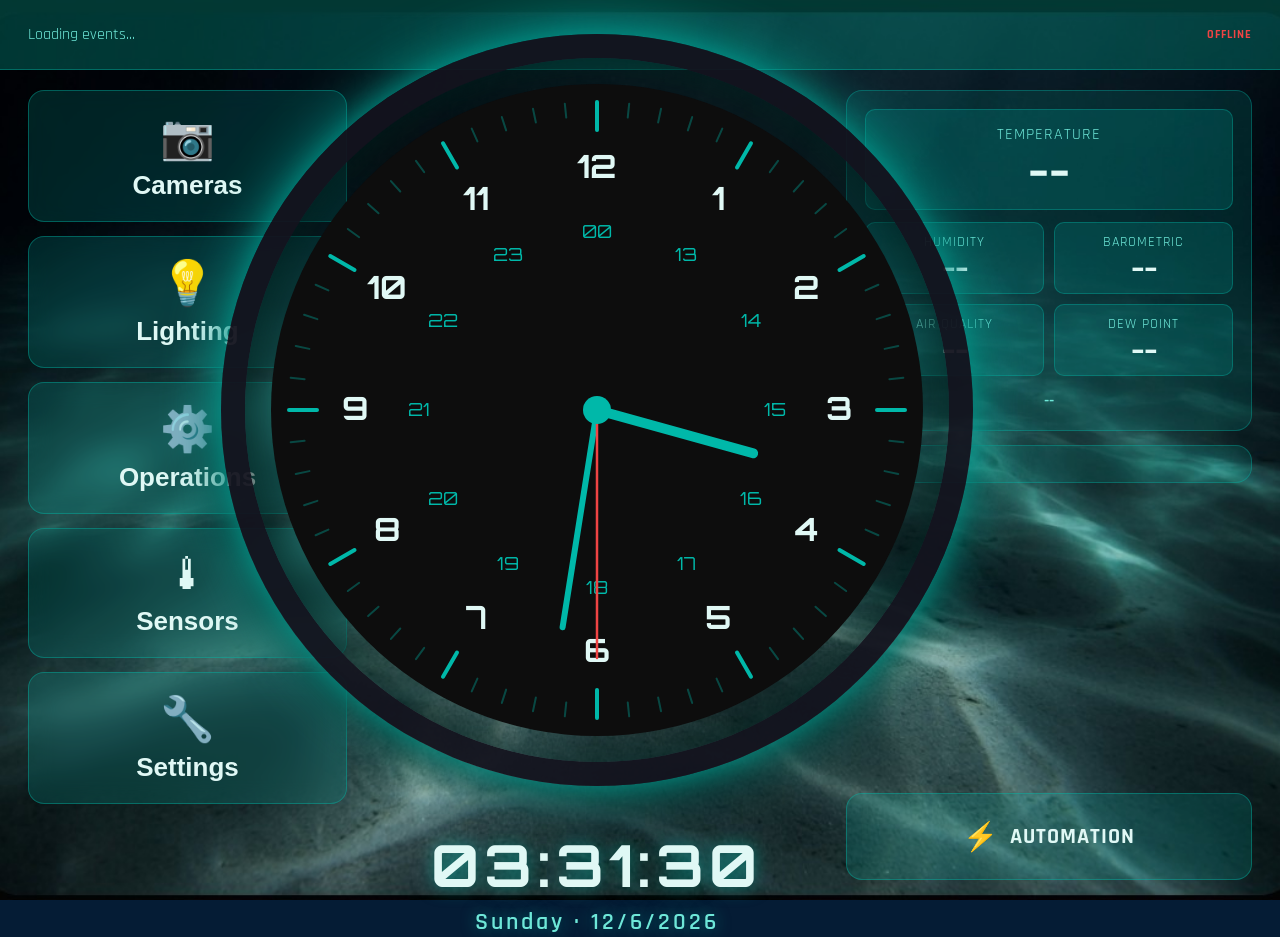
==== commit aa8f9c02: "Holiday themes revert to base theme, midnight schedule check" ====
--- a/index.html
+++ b/index.html
@@ -1891,7 +1891,7 @@
 }
 </script>
 <script src="chart.min.js"></script>
-<script src="settings.js?v=21"></script>
+<script src="settings.js?v=22"></script>
 <script src="camera.js?v=4"></script>
 
 <script>
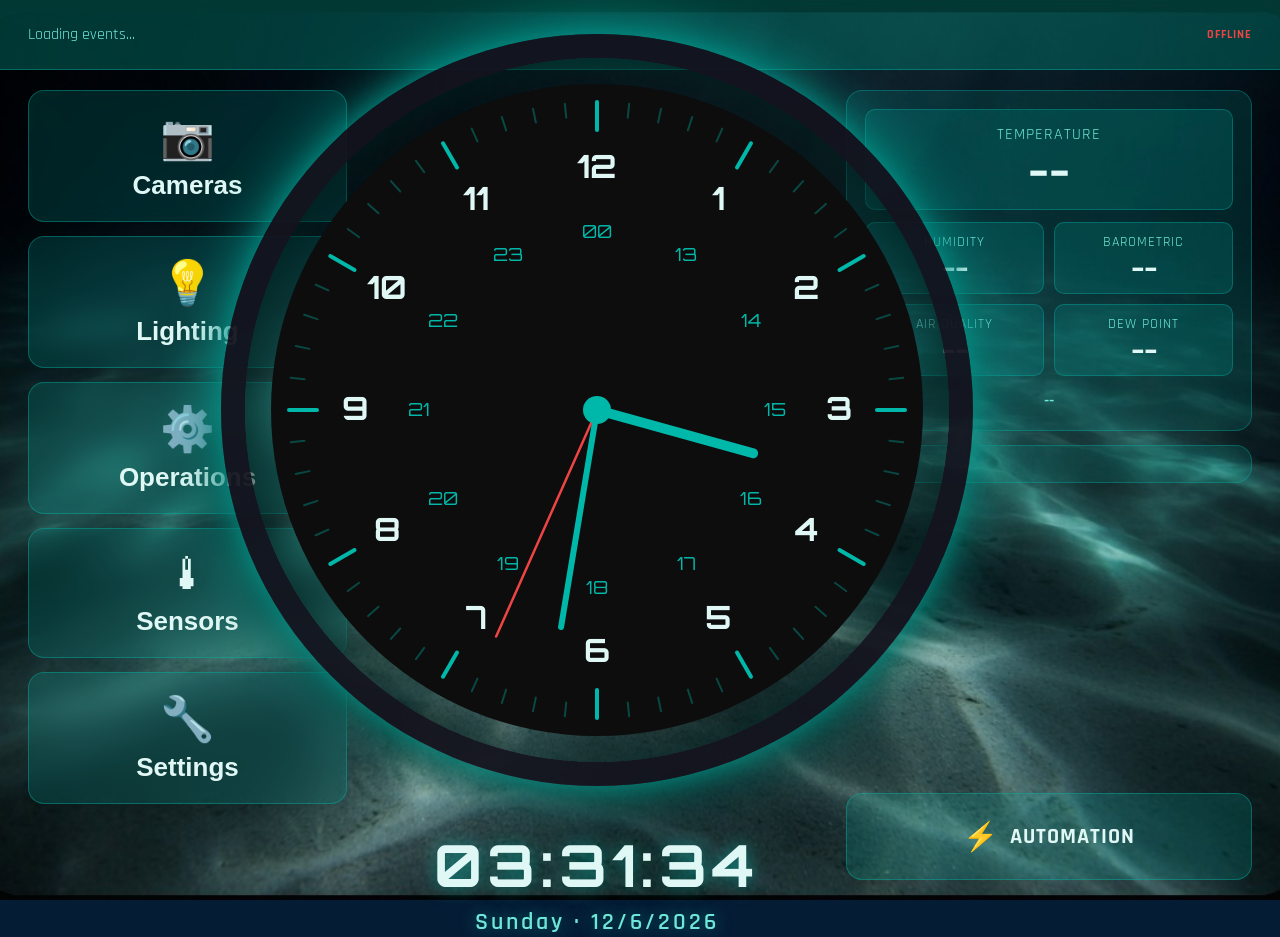
==== commit 0658490f: "Redraw clock once per second instead of every frame" ====
--- a/index.html
+++ b/index.html
@@ -416,9 +416,20 @@
   }
   const mo=now.getMonth()+1, d=now.getDate(), y=now.getFullYear();
   document.getElementById('datetext').textContent=`${days[now.getDay()]} · ${mo}/${d}/${y}`;
-  requestAnimationFrame(drawClock);
-}
-drawClock();
+}
+var _clockLastSec=-1,_clockLastTheme=null;
+function _clockLoop(){
+  requestAnimationFrame(_clockLoop);
+  var d=new Date(),sec=d.getSeconds();
+  var th=(typeof _settings!=='undefined')?_settings.activeTheme:null;
+  if(sec===_clockLastSec&&th===_clockLastTheme)return;
+  if(document.hidden)return;
+  var ss=document.getElementById('screensaver');
+  if(ss&&ss.style.display!=='none'&&ss.style.display!=='')return;
+  _clockLastSec=sec;_clockLastTheme=th;
+  drawClock();
+}
+_clockLoop();
 </script>
 
 <!-- ============================================================
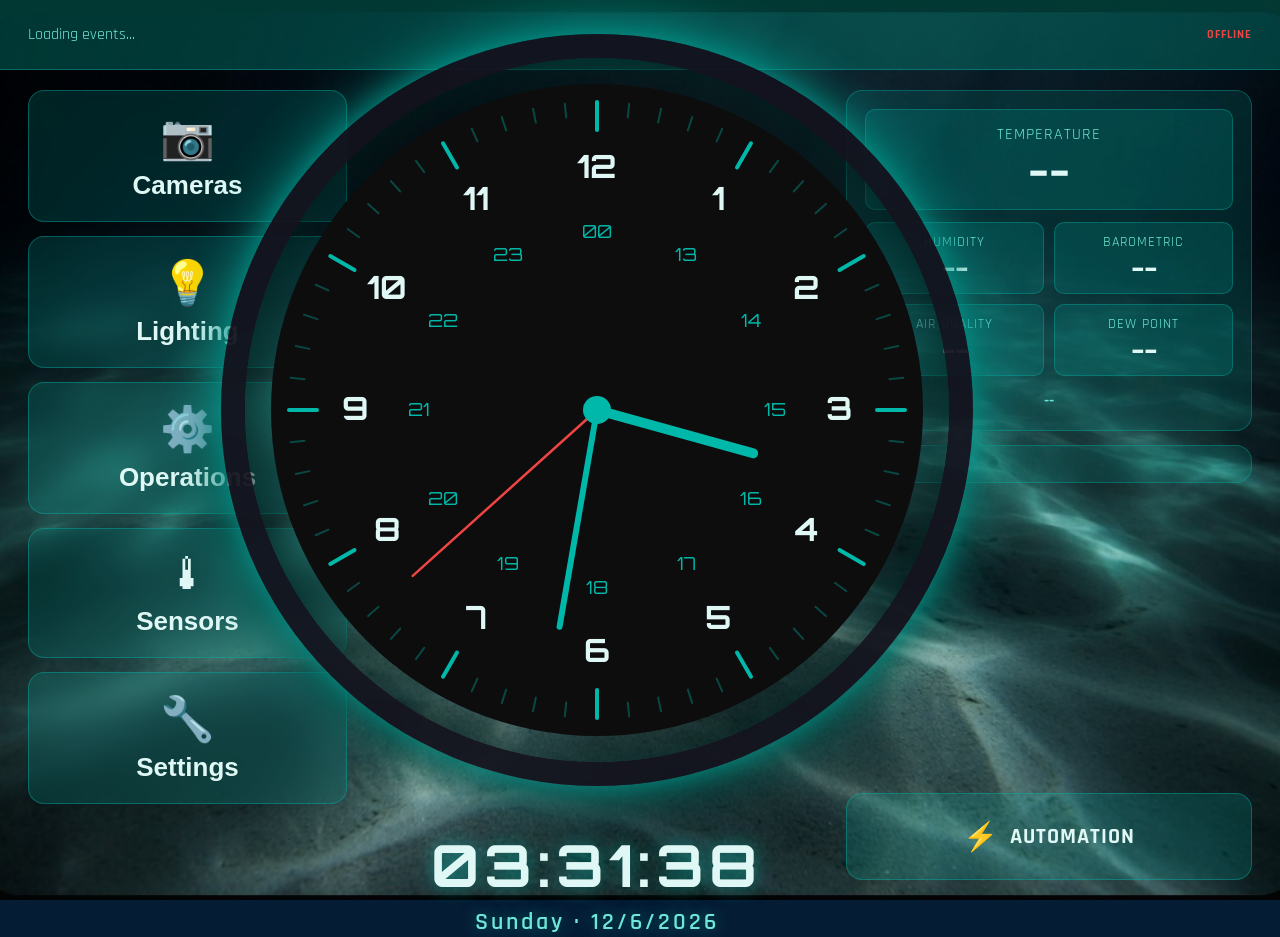
==== commit 0c8f1ce8: "Persist screensaver timeout, duration and clock overlay" ====
--- a/index.html
+++ b/index.html
@@ -1487,11 +1487,11 @@
 </div></div></div>
 <div id="settings-screen-screensaver" class="settings-screen"><div class="settings-header"><button class="settings-btn" onclick="settingsBack('main')">◀ BACK</button><span class="settings-title">🌅 SCREENSAVER</span><button class="settings-btn settings-btn-close" onclick="settingsClose()">✕ CLOSE</button></div><div class="settings-body"><div class="settings-section">
 <div class="settings-row"><div><div class="settings-row-label">Timeout</div><div class="settings-row-sub">Inactivity before screensaver</div></div>
-<select class="settings-select" id="settings-ss-timeout"><option value="15">15 seconds</option><option value="30">30 seconds</option><option value="60" selected>1 minute</option><option value="120">2 minutes</option><option value="300">5 minutes</option><option value="0">Disabled</option></select></div>
+<select class="settings-select" id="settings-ss-timeout" onchange="_ssSave()"><option value="15">15 seconds</option><option value="30">30 seconds</option><option value="60" selected>1 minute</option><option value="120">2 minutes</option><option value="300">5 minutes</option><option value="0">Disabled</option></select></div>
 <div class="settings-row"><div><div class="settings-row-label">Photo Duration</div><div class="settings-row-sub">Time per photo</div></div>
-<select class="settings-select" id="settings-ss-duration"><option value="3">3 seconds</option><option value="5" selected>5 seconds</option><option value="10">10 seconds</option><option value="15">15 seconds</option><option value="30">30 seconds</option></select></div>
+<select class="settings-select" id="settings-ss-duration" onchange="_ssSave()"><option value="3">3 seconds</option><option value="5" selected>5 seconds</option><option value="10">10 seconds</option><option value="15">15 seconds</option><option value="30">30 seconds</option></select></div>
 <div class="settings-row"><div><div class="settings-row-label">Clock Overlay</div><div class="settings-row-sub">Show time over photos</div></div>
-<label class="settings-toggle"><input type="checkbox" id="settings-ss-clock"><span class="settings-toggle-slider"></span></label></div>
+<label class="settings-toggle"><input type="checkbox" id="settings-ss-clock" onchange="_ssSave()"><span class="settings-toggle-slider"></span></label></div>
 <div class="settings-row"><div><div class="settings-row-label">Album</div><div class="settings-row-sub">Which photo album to display</div></div>
 <select class="settings-select" id="settings-ss-album" onchange="settingsSaveAlbum(this.value)"><option value="1">Album 1</option><option value="2">Album 2</option><option value="3">Album 3</option><option value="4">Album 4</option><option value="5">Album 5</option></select></div>
 </div></div></div>
@@ -1955,6 +1955,23 @@
 
 <script>
 const _ss={timer:null,photoTimer:null,photos:[],photoIdx:0,active:false};
+function _ssSave(){
+  var g=function(id){var e=document.getElementById(id);return e?e.value:null;};
+  var t=g('settings-ss-timeout'),d=g('settings-ss-duration');
+  var c=document.getElementById('settings-ss-clock');
+  if(t!==null)localStorage.setItem('dashSsTimeout',t);
+  if(d!==null)localStorage.setItem('dashSsDuration',d);
+  if(c)localStorage.setItem('dashSsClock',c.checked?'1':'0');
+  _ssResetTimer();
+}
+function _ssLoadSettings(){
+  var s=function(id,k){var e=document.getElementById(id),v=localStorage.getItem(k);
+    if(e&&v!==null){for(var i=0;i<e.options.length;i++){if(e.options[i].value===v){e.value=v;return;}}}};
+  s('settings-ss-timeout','dashSsTimeout');
+  s('settings-ss-duration','dashSsDuration');
+  var c=document.getElementById('settings-ss-clock'),cv=localStorage.getItem('dashSsClock');
+  if(c)c.checked=(cv===null?true:cv==='1');
+}
 function _ssTimeout(){const el=document.getElementById('settings-ss-timeout');const v=el?parseInt(el.value):60;return v===0?null:v*1000;}
 function _ssDuration(){const el=document.getElementById('settings-ss-duration');return(el?parseInt(el.value):5)*1000;}
 function _ssClockOn(){const el=document.getElementById('settings-ss-clock');return el?el.checked:true;}
@@ -2001,6 +2018,7 @@
 ['touchstart','mousemove','keydown','click'].forEach(ev=>{
   document.addEventListener(ev,()=>{if(_ss.active)_ssDismiss();else _ssResetTimer();},{passive:true});
 });
+_ssLoadSettings();
 _ssResetTimer();
 </script>
 
@@ -3098,6 +3116,7 @@
       if (screen === 'devices' && typeof devRefresh === 'function') devRefresh();
       if (screen === 'notifications' && typeof notifLoad === 'function') notifLoad();
       if (screen === 'screensaver' && typeof settingsLoadScreensaverAlbum === 'function') settingsLoadScreensaverAlbum();
+      if (screen === 'screensaver' && typeof _ssLoadSettings === 'function') _ssLoadSettings();
       if (screen === 'theme_schedule' && typeof scheduleRenderList === 'function') scheduleRenderList();
       if (screen === 'theme_carousel' && typeof carouselInit === 'function') carouselInit();
       if (screen === 'cpu_temp_graph') cpuTempLoad('1h', document.getElementById('cputemp-btn-1h'));
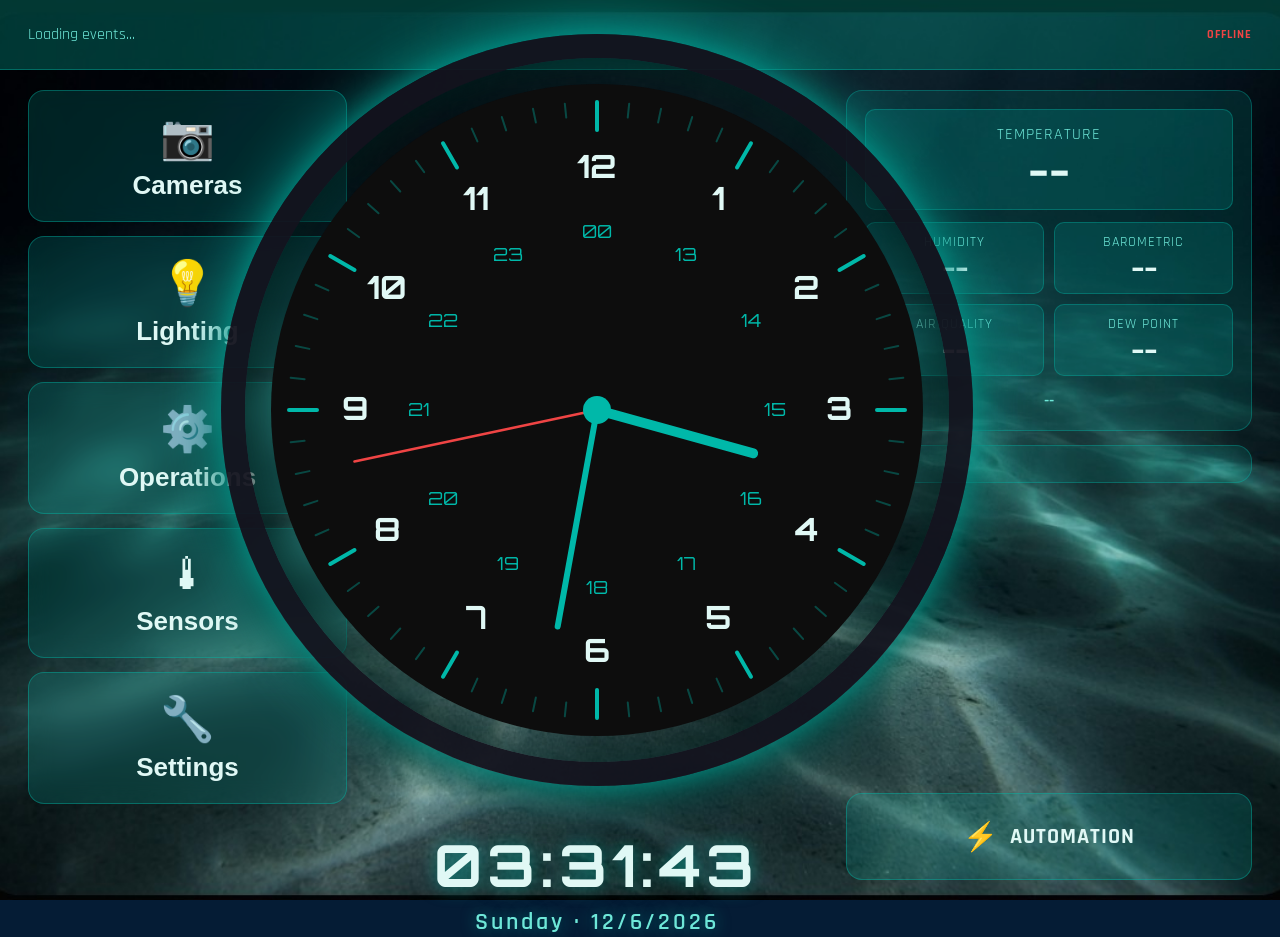
==== commit cc2e3bec: "screensaver: holiday peek, 1 min photos / 10 min holiday dashboard" ====
--- a/index.html
+++ b/index.html
@@ -425,7 +425,7 @@
   if(sec===_clockLastSec&&th===_clockLastTheme)return;
   if(document.hidden)return;
   var ss=document.getElementById('screensaver');
-  if(ss&&ss.style.display!=='none'&&ss.style.display!=='')return;
+  if(ss&&ss.style.display!=='none'&&ss.style.display!==''&&!(typeof _ss!=='undefined'&&_ss.peek))return;
   _clockLastSec=sec;_clockLastTheme=th;
   drawClock();
 }
@@ -1954,7 +1954,7 @@
 </div>
 
 <script>
-const _ss={timer:null,photoTimer:null,photos:[],photoIdx:0,active:false};
+const _ss={timer:null,photoTimer:null,photos:[],photoIdx:0,active:false,peek:false,cycleTimer:null};
 function _ssSave(){
   var g=function(id){var e=document.getElementById(id);return e?e.value:null;};
   var t=g('settings-ss-timeout'),d=g('settings-ss-duration');
@@ -1982,7 +1982,7 @@
   ov.style.display='flex';
   document.getElementById('ss-clock-wrap').style.display=_ssClockOn()?'block':'none';
   try{const _alb=localStorage.getItem('dashSsAlbum')||'1';const r=await fetch('/api/photos?album='+_alb);const d=await r.json();_ss.photos=d.photos||[];}catch(e){_ss.photos=[];}
-  _ss.photoIdx=0;_ssNextPhoto();_ssTick();
+  _ss.photoIdx=0;_ssNextPhoto();_ssTick();_ssCycleSchedule();
 }
 function _ssNextPhoto(){
   clearTimeout(_ss.photoTimer);
@@ -1993,13 +1993,28 @@
     el.style.backgroundImage='url('+_ss.photos[_ss.photoIdx]+')';
     el.classList.add('ss-on');
     _ss.photoIdx=(_ss.photoIdx+1)%_ss.photos.length;
-    _ss.photoTimer=setTimeout(_ssNextPhoto,_ssDuration());
+    if(!_ss.peek)_ss.photoTimer=setTimeout(_ssNextPhoto,_ssDuration());
   },1200);
+}
+const _SS_PHOTO_MS=60*1000,_SS_PEEK_MS=10*60*1000;
+function _ssCycleSchedule(){clearTimeout(_ss.cycleTimer);_ss.cycleTimer=setTimeout(_ssPeekStart,_SS_PHOTO_MS);}
+function _ssPeekStart(){
+  if(!_ss.active)return;
+  if(!(typeof _holidayActive!=='undefined'&&_holidayActive)){_ssCycleSchedule();return;}
+  _ss.peek=true;clearTimeout(_ss.photoTimer);
+  const ov=document.getElementById('screensaver');
+  ov.style.transition='opacity 1.5s ease';ov.style.opacity='0';
+  _ss.cycleTimer=setTimeout(_ssPeekEnd,_SS_PEEK_MS);
+}
+function _ssPeekEnd(){
+  if(!_ss.active)return;
+  _ss.peek=false;document.getElementById('screensaver').style.opacity='1';
+  _ssNextPhoto();_ssCycleSchedule();
 }
 function _ssDismiss(){
   if(!_ss.active)return;
   _ss.active=false;
-  clearTimeout(_ss.photoTimer);clearTimeout(_ss.timer);
+  clearTimeout(_ss.photoTimer);clearTimeout(_ss.timer);clearTimeout(_ss.cycleTimer);_ss.peek=false;document.getElementById('screensaver').style.opacity='';
   document.getElementById('screensaver').style.display='none';
   document.getElementById('ss-photo').classList.remove('ss-on');
   _ssResetTimer();
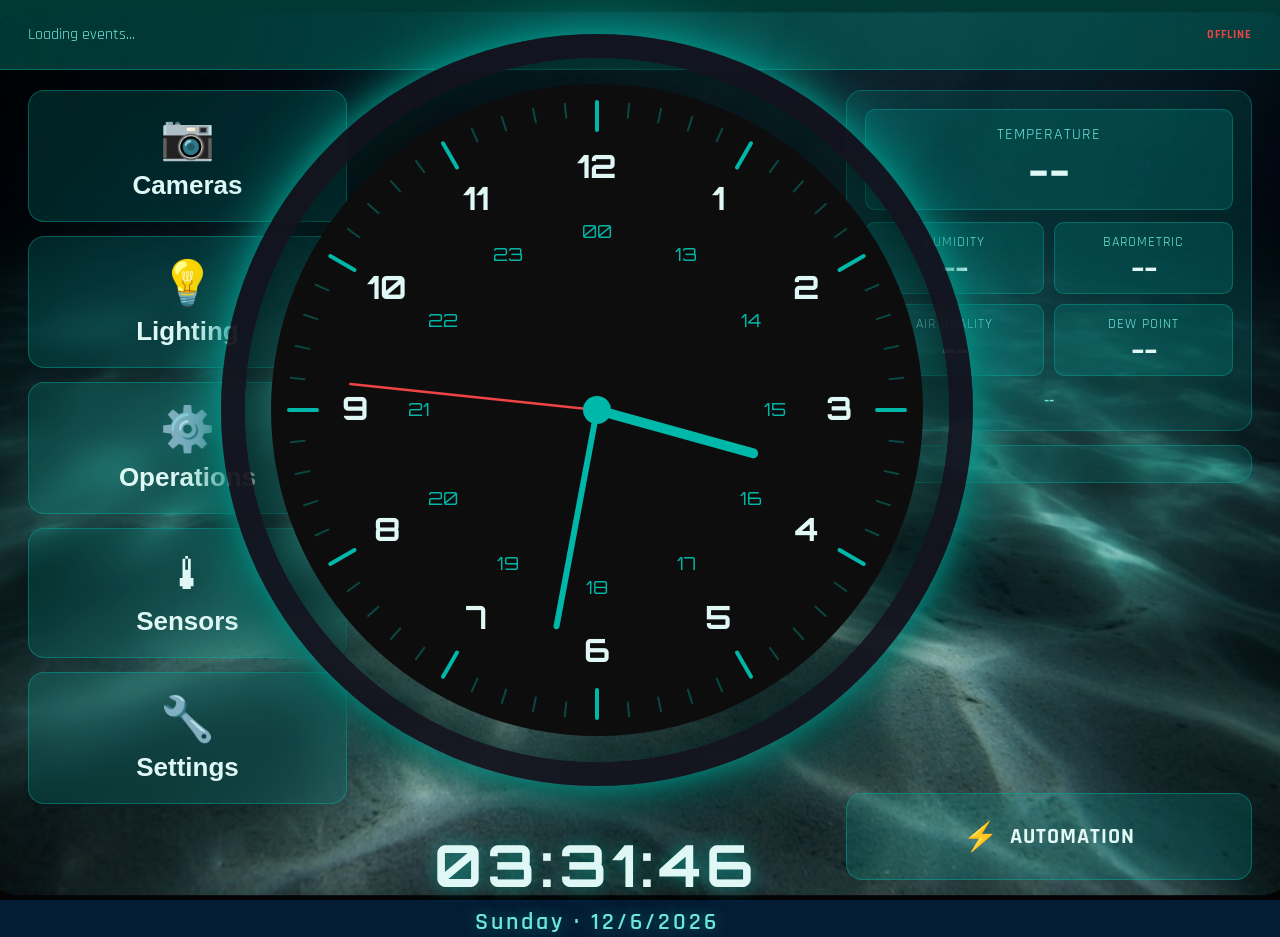
==== commit c3a5aa10: "Server-side UI state pilot: 12/24h clock, phone toggle" ====
--- a/index.html
+++ b/index.html
@@ -2026,7 +2026,7 @@
   const m=String(now.getMinutes()).padStart(2,'0');
   const s=String(now.getSeconds()).padStart(2,'0');
   const days=['Sunday','Monday','Tuesday','Wednesday','Thursday','Friday','Saturday'];
-  document.getElementById('ss-time').textContent=h+':'+m+':'+s;
+  var _tf2=localStorage.getItem('dashTimeFormat')||'24';document.getElementById('ss-time').textContent=_tf2==='12'?((now.getHours()%12||12)+':'+m+':'+s+' '+(now.getHours()>=12?'PM':'AM')):(h+':'+m+':'+s);
   document.getElementById('ss-date').textContent=days[now.getDay()]+'  ·  '+(now.getMonth()+1)+'/'+now.getDate()+'/'+now.getFullYear();
   setTimeout(_ssTick,1000);
 }
@@ -2035,6 +2035,21 @@
 });
 _ssLoadSettings();
 _ssResetTimer();
+async function _uiStateSync(){
+  try{
+    var d=await (await fetch('/api/ui/state')).json(); var st=d.state||{};
+    if(st.time_format){
+      if(localStorage.getItem('dashTimeFormat')!==st.time_format){
+        localStorage.setItem('dashTimeFormat',st.time_format);
+        var sel=document.getElementById('settings-time-format'); if(sel)sel.value=st.time_format;
+      }
+    }else{
+      fetch('/api/ui/state',{method:'POST',headers:{'Content-Type':'application/json'},
+        body:JSON.stringify({key:'time_format',value:localStorage.getItem('dashTimeFormat')||'24'})}).catch(function(){});
+    }
+  }catch(e){}
+}
+_uiStateSync();setInterval(_uiStateSync,30000);
 </script>
 
 <!-- AUTOMATION SUBMENU -->
@@ -2771,6 +2786,7 @@
 // Time & Date settings
 function settingsSetTimeFormat(val) {
   localStorage.setItem('dashTimeFormat', val);
+  fetch('/api/ui/state',{method:'POST',headers:{'Content-Type':'application/json'},body:JSON.stringify({key:'time_format',value:val})}).catch(function(){});
 }
 function settingsSetTimeSource(val) {
   var manual = document.getElementById('settings-manual-time');
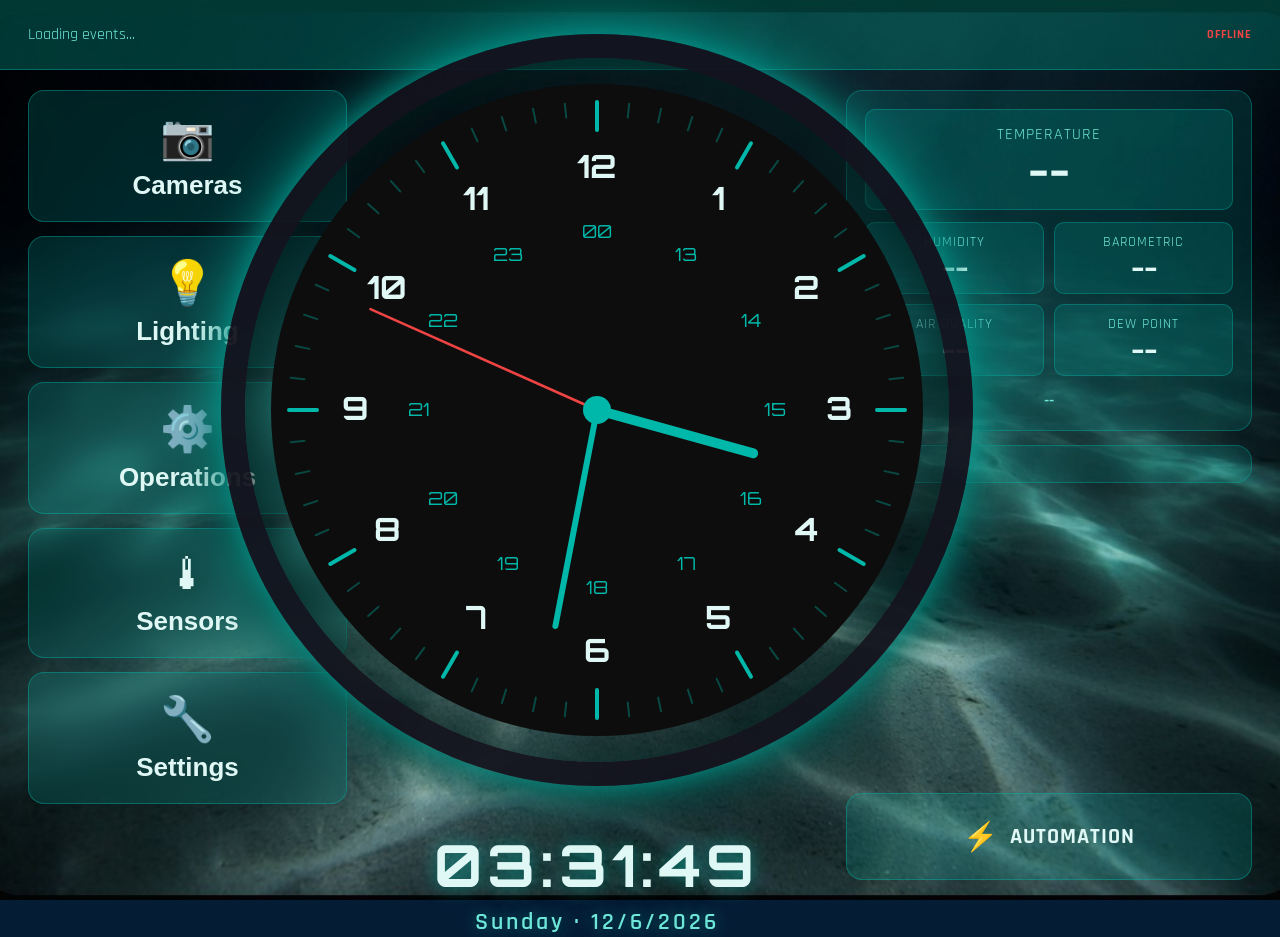
==== commit 4111ea1c: "engine-v2 v0.2: sun windows, groups, date ranges, rules API, kiosk automation page, service" ====
--- a/index.html
+++ b/index.html
@@ -126,7 +126,7 @@
 
       <div style="flex:1;"></div>
 
-      <button onclick="autoOpen()" style="background:rgba(var(--accent-rgb),0.18);border:1px solid rgba(var(--accent-rgb),0.4);border-radius:16px;padding:26px 12px;color:var(--text);cursor:pointer;display:flex;align-items:center;justify-content:center;gap:12px;width:100%;">
+      <button onclick="location.href='/automation-v2.html'" style="background:rgba(var(--accent-rgb),0.18);border:1px solid rgba(var(--accent-rgb),0.4);border-radius:16px;padding:26px 12px;color:var(--text);cursor:pointer;display:flex;align-items:center;justify-content:center;gap:12px;width:100%;">
         <span style="font-size:28px;">⚡</span>
         <span style="font-family:'Rajdhani',sans-serif;font-size:22px;font-weight:700;letter-spacing:1px;">AUTOMATION</span>
       </button>
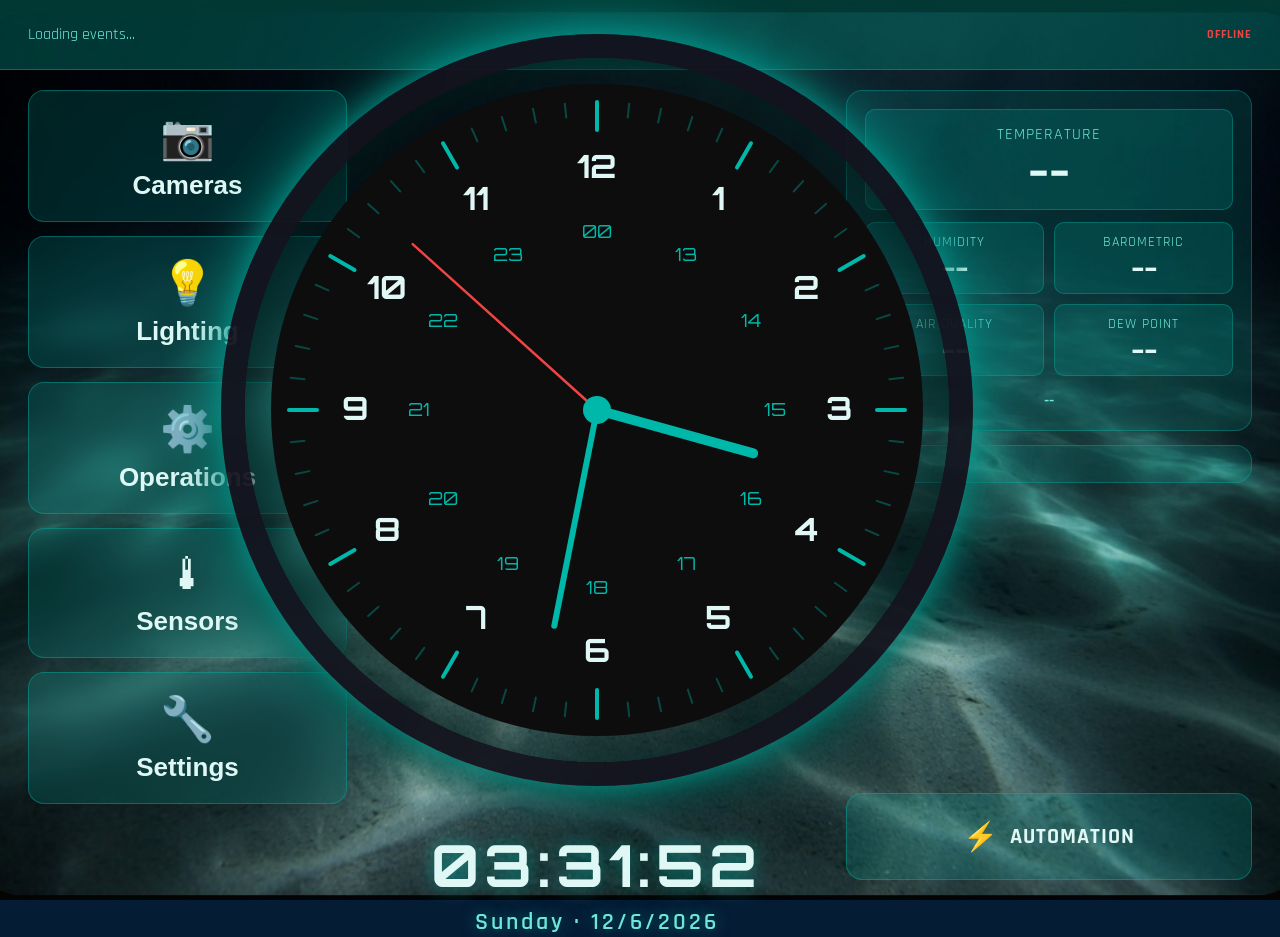
==== commit 26a7c640: "lights v2 (engine v0.3, new Lights screens), weather IDs rak_* -> wx_*, history retention, mobile.ht" ====
--- a/index.html
+++ b/index.html
@@ -224,11 +224,11 @@
     const d = await r.json();
     if(d.sensors){
       d.sensors.forEach(s => {
-        if(s.id==='rak_temp') document.getElementById('w-temp').textContent=s.last_value+'°F';
-        if(s.id==='rak_humidity') document.getElementById('w-humid').textContent=s.last_value+'%';
-        if(s.id==='rak_pressure') document.getElementById('w-pres').textContent=s.last_value+' hPa';
-        if(s.id==='rak_airquality') document.getElementById('w-aqi').textContent=Math.round(s.last_value);
-        if(s.id==='rak_dewpoint') document.getElementById('w-dewpoint').textContent=s.last_value+'°F';
+        if(s.id==='wx_temp') document.getElementById('w-temp').textContent=s.last_value+'°F';
+        if(s.id==='wx_humidity') document.getElementById('w-humid').textContent=s.last_value+'%';
+        if(s.id==='wx_pressure') document.getElementById('w-pres').textContent=s.last_value+' hPa';
+        if(s.id==='wx_airquality') document.getElementById('w-aqi').textContent=Math.round(s.last_value);
+        if(s.id==='wx_dewpoint') document.getElementById('w-dewpoint').textContent=s.last_value+'°F';
       });
     }
   } catch(e) {}
@@ -838,7 +838,7 @@
 
 
 
-<!-- LIGHTING SUBMENU -->
+<!-- LIGHTING SUBMENU (lights v2: reads the engine's status, commands per Lights-MQTT-Contract; logic in /lights-core.js) -->
 <style>
   #light-overlay { font-family: 'Rajdhani', sans-serif; color: var(--text); }
   .light-header { display:flex; align-items:center; justify-content:space-between; padding:16px 24px; flex-shrink:0; background:rgba(10,20,60,0.7); border-bottom:1px solid rgba(var(--accent-rgb),0.25); }
@@ -849,39 +849,30 @@
   .light-btn-close:hover { background:rgba(220,40,40,0.28); }
   .light-screen { display:none; flex-direction:column; height:100%; }
   .light-screen.active { display:flex; }
+  .light-body { flex:1; overflow-y:auto; padding:20px; display:flex; flex-direction:column; gap:12px; }
   .light-empty { padding:60px 40px; text-align:center; color:var(--text-sub); font-size:16px; font-weight:600; letter-spacing:1px; line-height:2; }
-  .light-empty-icon { font-size:48px; display:block; margin-bottom:16px; opacity:0.4; }
+  .light-msg { min-height:22px; font-size:15px; font-weight:700; letter-spacing:1px; color:#fbbf24; }
   .light-device-item { display:flex; align-items:center; gap:16px; background:rgba(var(--accent-rgb),0.1); border:1px solid rgba(var(--accent-rgb),0.25); border-radius:10px; padding:16px 20px; cursor:pointer; transition:background 0.2s; }
   .light-device-item:hover { background:rgba(var(--accent-rgb),0.2); }
-  .light-device-name { font-size:18px; font-weight:700; flex:1; }
-  .light-device-state { font-size:13px; font-weight:700; letter-spacing:1px; }
+  .light-device-text { flex:1; display:flex; flex-direction:column; gap:2px; }
+  .light-device-name { font-size:20px; font-weight:700; }
+  .light-device-line { font-size:14px; font-weight:600; letter-spacing:0.5px; color:var(--text-sub); }
+  .light-device-item.pending .light-device-line { color:#fbbf24; }
+  .light-device-item.warn .light-device-line { color:#f87171; }
+  .light-device-item.offline { opacity:0.5; cursor:default; }
+  .light-device-item.offline .light-device-line { color:#fbbf24; }
+  .light-device-state { font-size:15px; font-weight:700; letter-spacing:1px; min-width:40px; text-align:right; }
   .light-device-state.on { color:#22c55e; }
   .light-device-state.off { color:var(--text-sub); }
-  .light-dot { width:10px; height:10px; border-radius:50%; flex-shrink:0; }
+  .light-chev { font-size:26px; color:var(--text-sub); }
+  .light-dot { width:12px; height:12px; border-radius:50%; flex-shrink:0; }
   .light-dot.on { background:#22c55e; box-shadow:0 0 6px rgba(34,197,94,0.7); }
   .light-dot.off { background:#475569; }
-  .light-brightness-bar { height:6px; border-radius:3px; background:rgba(var(--accent-rgb),0.2); flex:1; max-width:120px; overflow:hidden; }
-  .light-brightness-fill { height:100%; border-radius:3px; background:#1e5aff; box-shadow:0 0 6px rgba(var(--accent-rgb),0.5); transition:width 0.3s; }
-  .light-control-body { flex:1; padding:28px; display:flex; flex-direction:column; gap:28px; overflow-y:auto; }
-  .light-control-section { background:rgba(var(--accent-rgb),0.08); border:1px solid rgba(var(--accent-rgb),0.2); border-radius:12px; padding:20px 24px; display:flex; flex-direction:column; gap:16px; }
-  .light-section-label { font-size:11px; font-weight:700; letter-spacing:2px; color:var(--text-sub); text-transform:uppercase; }
-  .light-toggle-row { display:flex; align-items:center; justify-content:space-between; }
-  .light-toggle-label { font-size:18px; font-weight:700; }
-  .light-toggle { position:relative; width:56px; height:28px; cursor:pointer; }
-  .light-toggle input { opacity:0; width:0; height:0; }
-  .light-toggle-slider { position:absolute; inset:0; background:rgba(255,255,255,0.1); border:1px solid rgba(255,255,255,0.2); border-radius:28px; transition:0.3s; }
-  .light-toggle-slider:before { content:''; position:absolute; height:20px; width:20px; left:3px; bottom:3px; background:var(--text-sub); border-radius:50%; transition:0.3s; }
-  .light-toggle input:checked + .light-toggle-slider { background:rgba(34,197,94,0.3); border-color:rgba(34,197,94,0.5); }
-  .light-toggle input:checked + .light-toggle-slider:before { transform:translateX(28px); background:#22c55e; box-shadow:0 0 8px rgba(34,197,94,0.7); }
-  .light-slider-row { display:flex; flex-direction:column; gap:10px; }
-  .light-slider-label-row { display:flex; justify-content:space-between; align-items:center; }
-  .light-slider { -webkit-appearance:none; width:100%; height:6px; border-radius:3px; background:rgba(var(--accent-rgb),0.2); outline:none; cursor:pointer; }
-  .light-slider::-webkit-slider-thumb { -webkit-appearance:none; width:22px; height:22px; border-radius:50%; background:#1e5aff; box-shadow:0 0 8px rgba(var(--accent-rgb),0.6); cursor:pointer; }
-  .light-color-row { display:flex; flex-direction:column; gap:12px; }
-  .light-color-swatches { display:flex; gap:10px; flex-wrap:wrap; }
-  .light-swatch { width:36px; height:36px; border-radius:50%; cursor:pointer; border:2px solid transparent; transition:all 0.2s; }
-  .light-swatch:hover, .light-swatch.active { border-color:#fff; transform:scale(1.15); }
-  .light-color-input { width:48px; height:36px; border-radius:8px; border:1px solid rgba(var(--accent-rgb),0.3); cursor:pointer; background:none; padding:2px; }
+  .light-dot.group { background:rgba(var(--accent-rgb),0.6); }
+  .light-all-row { display:flex; gap:12px; }
+  .light-all-row .light-btn { flex:1; padding:16px; font-size:18px; }
+  .light-btn-on { background:rgba(34,197,94,0.15); border-color:rgba(34,197,94,0.45); color:#86efac; }
+  .light-btn-on:hover { background:rgba(34,197,94,0.3); }
 </style>
 
 <div id="light-overlay" style="display:none; position:fixed; inset:0; background:var(--overlay-bg); z-index:1000; flex-direction:column;">
@@ -890,153 +881,92 @@
       <span class="light-title">💡 LIGHTING</span>
       <button class="light-btn light-btn-close" onclick="lightClose()">✕ CLOSE</button>
     </div>
-    <div style="flex:1; overflow-y:auto; padding:20px; display:flex; flex-direction:column; gap:12px;" id="light-device-list"></div>
+    <div class="light-body" id="light-group-list"></div>
   </div>
-  <div id="light-screen-control" class="light-screen">
+  <div id="light-screen-group" class="light-screen">
     <div class="light-header">
-      <span id="light-control-title" class="light-title"></span>
+      <span id="light-group-title" class="light-title"></span>
       <div style="display:flex; gap:10px;">
         <button class="light-btn" onclick="lightBackToList()">◀ BACK</button>
         <button class="light-btn light-btn-close" onclick="lightClose()">✕ CLOSE</button>
       </div>
     </div>
-    <div class="light-control-body">
-      <div class="light-control-section">
-        <div class="light-section-label">POWER</div>
-        <div class="light-toggle-row">
-          <span class="light-toggle-label" id="light-power-label">OFF</span>
-          <label class="light-toggle">
-            <input type="checkbox" id="light-power-toggle" onchange="lightTogglePower(this)">
-            <span class="light-toggle-slider"></span>
-          </label>
-        </div>
+    <div class="light-body">
+      <div class="light-all-row" id="light-all-row">
+        <button class="light-btn light-btn-on" onclick="lightAll('on')">ALL ON</button>
+        <button class="light-btn" onclick="lightAll('off')">ALL OFF</button>
       </div>
-      <div class="light-control-section" id="light-dimmer-section">
-        <div class="light-section-label">BRIGHTNESS</div>
-        <div class="light-slider-row">
-          <div class="light-slider-label-row">
-            <span style="font-size:14px; color:var(--text-sub);">0%</span>
-            <span id="light-brightness-val" style="font-family:'Orbitron',monospace; font-size:18px; font-weight:700;">100%</span>
-            <span style="font-size:14px; color:var(--text-sub);">100%</span>
-          </div>
-          <input type="range" min="0" max="100" value="100" class="light-slider" id="light-brightness-slider" oninput="lightBrightnessChange(this.value)">
-        </div>
-      </div>
-      <div class="light-control-section" id="light-color-section">
-        <div class="light-section-label">COLOR</div>
-        <div class="light-color-row">
-          <div class="light-color-swatches">
-            <div class="light-swatch" style="background:#ffffff;" onclick="lightSetColor('#ffffff')"></div>
-            <div class="light-swatch" style="background:#ffd580;" onclick="lightSetColor('#ffd580')"></div>
-            <div class="light-swatch" style="background:#ff6b35;" onclick="lightSetColor('#ff6b35')"></div>
-            <div class="light-swatch" style="background:#ef4444;" onclick="lightSetColor('#ef4444')"></div>
-            <div class="light-swatch" style="background:#22c55e;" onclick="lightSetColor('#22c55e')"></div>
-            <div class="light-swatch" style="background:#3b82f6;" onclick="lightSetColor('#3b82f6')"></div>
-            <div class="light-swatch" style="background:#a855f7;" onclick="lightSetColor('#a855f7')"></div>
-            <div class="light-swatch" style="background:#06b6d4;" onclick="lightSetColor('#06b6d4')"></div>
-            <input type="color" class="light-color-input" id="light-color-picker" value="#ffffff" onchange="lightSetColor(this.value)">
-          </div>
-        </div>
-      </div>
+      <div class="light-msg" id="light-msg"></div>
+      <div id="light-device-list" style="display:flex; flex-direction:column; gap:12px;"></div>
     </div>
   </div>
 </div>
 
+<script src="/lights-core.js"></script>
 <script>
-const _light = { devices: [], currentDevice: null };
-function _lightFmt(name) { return name.replace(/[-_]/g, ' ').replace(/\b\w/g, c => c.toUpperCase()); }
+const _light = { gid: null, timer: null, open: false, msgTimer: null };
 function _lightScreen(id) {
   document.querySelectorAll('.light-screen').forEach(s => s.classList.remove('active'));
   const el = document.getElementById('light-screen-' + id);
   if (el) el.classList.add('active');
 }
+function _lightEl(tag, cls, text) { const e = document.createElement(tag); if (cls) e.className = cls; if (text !== undefined) e.textContent = text; return e; }
+function _lightSay(t) {
+  const m = document.getElementById('light-msg'); m.textContent = t || '';
+  clearTimeout(_light.msgTimer); if (t) _light.msgTimer = setTimeout(() => { m.textContent = ''; }, 6000);
+}
+async function _lightLoop() {
+  if (!_light.open) return;
+  await LightsCore.refresh(); _lightRender();
+  _light.timer = setTimeout(_lightLoop, LightsCore.anyPending() ? 1000 : 3000);
+}
 async function lightOpen() {
   const overlay = document.getElementById('light-overlay');
-  overlay.style.display = 'flex';
-  overlay.style.flexDirection = 'column';
-  _lightScreen('list');
-  try {
-    const r = await fetch('/api/lights');
-    const data = await r.json();
-    _light.devices = data.devices || [];
-  } catch(e) { _light.devices = []; }
-  _lightRenderList();
-}
-function lightClose() { if(_isMobile()) return _mobileClose(); document.getElementById('light-overlay').style.display = 'none'; }
-function lightBackToList() { _lightScreen('list'); _lightRenderList(); }
-function _lightRenderList() {
-  const el = document.getElementById('light-device-list');
-  if (!el) return;
-  if (_light.devices.length === 0) {
-    el.innerHTML = '<div class="light-empty"><span class="light-empty-icon">💡</span>No lighting devices registered.<br>Devices will appear here automatically<br>when connected via MQTT.</div>';
+  overlay.style.display = 'flex'; overlay.style.flexDirection = 'column';
+  _light.gid = null; _light.open = true; _lightScreen('list');
+  clearTimeout(_light.timer); _lightLoop();
+}
+function lightClose() {
+  _light.open = false; clearTimeout(_light.timer);
+  if (_isMobile()) return _mobileClose();
+  document.getElementById('light-overlay').style.display = 'none';
+}
+function lightBackToList() { _light.gid = null; _lightSay(''); _lightScreen('list'); _lightRender(); }
+function lightOpenGroup(gid) { _light.gid = gid; _lightSay(''); _lightScreen('group'); _lightRender(); }
+async function lightAll(state) { const r = await LightsCore.all(_light.gid, state); _lightSay(r.msg); _lightRender(); }
+async function _lightTap(id) { const r = await LightsCore.tap(id); if (r.msg) _lightSay(r.msg); _lightRender(); }
+
+function _lightRender() {
+  const err = LightsCore.error();
+  const list = document.getElementById('light-group-list'), devs = document.getElementById('light-device-list');
+  list.textContent = ''; devs.textContent = '';
+  if (err) { _lightScreen('list'); _light.gid = null; list.append(_lightEl('div', 'light-empty', err)); return; }
+  if (!_light.gid) {
+    const gs = LightsCore.groups();
+    if (!gs.length) { list.append(_lightEl('div', 'light-empty', 'No lights yet. A light appears here once it connects and sends its config.')); return; }
+    for (const g of gs) {
+      const r = _lightEl('div', 'light-device-item'); r.onclick = () => lightOpenGroup(g.gid);
+      const t = _lightEl('div', 'light-device-text');
+      t.append(_lightEl('span', 'light-device-name', g.name), _lightEl('span', 'light-device-line', g.line));
+      r.append(_lightEl('div', 'light-dot ' + (g.on ? 'on' : 'off')), t, _lightEl('span', 'light-chev', '›'));
+      list.append(r);
+    }
     return;
   }
-  el.innerHTML = _light.devices.map((dev, i) => {
-    const isOn = dev.state === 'on';
-    const brightness = dev.brightness !== undefined ? dev.brightness : 100;
-    return '<div class="light-device-item" onclick="lightOpenControl(' + i + ')">' +
-      '<div class="light-dot ' + (isOn ? 'on' : 'off') + '"></div>' +
-      '<span class="light-device-name">' + _lightFmt(dev.name) + '</span>' +
-      (dev.type === 'dimmer' || dev.type === 'rgb' ? '<div class="light-brightness-bar"><div class="light-brightness-fill" style="width:' + (isOn ? brightness : 0) + '%"></div></div>' : '') +
-      '<span class="light-device-state ' + (isOn ? 'on' : 'off') + '">' + (isOn ? 'ON' : 'OFF') + '</span></div>';
-  }).join('');
-}
-</script>
-
-<script>
-function lightOpenControl(idx) {
-  _light.currentDevice = _light.devices[idx];
-  const dev = _light.currentDevice;
-  document.getElementById('light-control-title').textContent = '💡 ' + _lightFmt(dev.name);
-  const isOn = dev.state === 'on';
-  const toggle = document.getElementById('light-power-toggle');
-  toggle.checked = isOn;
-  document.getElementById('light-power-label').textContent = isOn ? 'ON' : 'OFF';
-  const brightness = dev.brightness !== undefined ? dev.brightness : 100;
-  document.getElementById('light-brightness-slider').value = brightness;
-  document.getElementById('light-brightness-val').textContent = brightness + '%';
-  document.getElementById('light-dimmer-section').style.display = (dev.type === 'dimmer' || dev.type === 'rgb') ? 'flex' : 'none';
-  document.getElementById('light-color-section').style.display = dev.type === 'rgb' ? 'flex' : 'none';
-  if (dev.color) document.getElementById('light-color-picker').value = dev.color;
-  _lightScreen('control');
-}
-async function lightTogglePower(el) {
-  const dev = _light.currentDevice;
-  if (!dev) return;
-  const state = el.checked ? 'on' : 'off';
-  document.getElementById('light-power-label').textContent = state.toUpperCase();
-  dev.state = state;
-  try {
-    await fetch('/api/lights/' + dev.id + '/control', {
-      method: 'POST', headers: {'Content-Type': 'application/json'},
-      body: JSON.stringify({ action: 'state', value: state })
-    });
-  } catch(e) {}
-}
-async function lightBrightnessChange(val) {
-  document.getElementById('light-brightness-val').textContent = val + '%';
-  const dev = _light.currentDevice;
-  if (!dev) return;
-  dev.brightness = parseInt(val);
-  try {
-    await fetch('/api/lights/' + dev.id + '/control', {
-      method: 'POST', headers: {'Content-Type': 'application/json'},
-      body: JSON.stringify({ action: 'brightness', value: parseInt(val) })
-    });
-  } catch(e) {}
-}
-async function lightSetColor(hex) {
-  document.querySelectorAll('.light-swatch').forEach(s => s.classList.remove('active'));
-  const dev = _light.currentDevice;
-  if (!dev) return;
-  dev.color = hex;
-  document.getElementById('light-color-picker').value = hex;
-  try {
-    await fetch('/api/lights/' + dev.id + '/control', {
-      method: 'POST', headers: {'Content-Type': 'application/json'},
-      body: JSON.stringify({ action: 'color', value: hex })
-    });
-  } catch(e) {}
+  const g = LightsCore.group(_light.gid);
+  if (!g) { lightBackToList(); return; }
+  document.getElementById('light-group-title').textContent = '💡 ' + g.name.toUpperCase();
+  document.getElementById('light-all-row').style.display = g.all ? 'flex' : 'none';
+  for (const id of g.members) {
+    const v = LightsCore.light(id);
+    const r = _lightEl('div', 'light-device-item' + (v.kind === 'ok' ? '' : ' ' + v.kind));
+    if (v.online) r.onclick = () => _lightTap(id);
+    const t = _lightEl('div', 'light-device-text');
+    t.append(_lightEl('span', 'light-device-name', v.name), _lightEl('span', 'light-device-line', v.line));
+    r.append(_lightEl('div', 'light-dot ' + (v.online && v.on ? 'on' : 'off')), t,
+             _lightEl('span', 'light-device-state ' + (v.on ? 'on' : 'off'), v.online ? (v.on ? 'ON' : 'OFF') : ''));
+    devs.append(r);
+  }
 }
 </script>
 
@@ -1111,11 +1041,11 @@
 </div>
 <div style="padding:12px 20px 0;display:flex;gap:8px;flex-shrink:0;">
 <select class="ops-btn" id="ops-hist-sensor" onchange="opsLoadGraph()" style="flex:1;">
-<option value="rak_temp">Temperature</option>
-<option value="rak_humidity">Humidity</option>
-<option value="rak_pressure">Barometric Pressure</option>
-<option value="rak_airquality">Air Quality</option>
-<option value="rak_dewpoint">Dew Point</option>
+<option value="wx_temp">Temperature</option>
+<option value="wx_humidity">Humidity</option>
+<option value="wx_pressure">Barometric Pressure</option>
+<option value="wx_airquality">Air Quality</option>
+<option value="wx_dewpoint">Dew Point</option>
 </select>
 </div>
 <div class="ops-range-bar" style="padding:8px 20px 0;" id="ops-hist-range">
@@ -1192,7 +1122,7 @@
   var sys = _ops.currentSystem;
   document.getElementById('ops-detail-title').textContent = _opsFmt(sys.name);
 
-  if (sys.type === 'weather_station' || sys.id === 'rak_weather_station') {
+  if (sys.type === 'weather_station' || sys.id === 'wx_station') {
     await _opsRenderWeatherStation();
   } else {
     _opsRenderGenericSystem(sys);
@@ -1219,11 +1149,11 @@
     avgs = await r2.json();
   } catch(e) {}
 
-  var temp = readings.rak_temp;
-  var humid = readings.rak_humidity;
-  var pres = readings.rak_pressure;
-  var aqi = readings.rak_airquality;
-  var dew = readings.rak_dewpoint;
+  var temp = readings.wx_temp;
+  var humid = readings.wx_humidity;
+  var pres = readings.wx_pressure;
+  var aqi = readings.wx_airquality;
+  var dew = readings.wx_dewpoint;
 
   var lastSeen = '';
   if (temp && temp.last_seen) {
@@ -1355,7 +1285,7 @@
     var sum = values.reduce(function(a, b) { return a + b; }, 0);
     var avg = sum / values.length;
 
-    var sensorInfo = {rak_temp: '\u00b0F', rak_humidity: '%', rak_pressure: ' hPa', rak_airquality: ' IAQ', rak_dewpoint: '\u00b0F'};
+    var sensorInfo = {wx_temp: '\u00b0F', wx_humidity: '%', wx_pressure: ' hPa', wx_airquality: ' IAQ', wx_dewpoint: '\u00b0F'};
     var unit = sensorInfo[sensor] || '';
 
     document.getElementById('ops-hist-stats').innerHTML =
@@ -1601,7 +1531,7 @@
 <select class="settings-select" id="sys-log-service" style="flex:2;">
 <option value="dashboard-api">dashboard-api</option>
 <option value="frigate">Frigate</option>
-<option value="rak-reader">rak-reader</option>
+<option value="mesh-weather">mesh-weather</option>
 <option value="automation-engine">automation-engine</option>
 </select>
 <select class="settings-select" id="sys-log-lines" style="flex:1;">
@@ -1655,11 +1585,11 @@
 <div id="notif-thresholds-list" style="display:flex;flex-direction:column;gap:8px;"></div>
 <div style="display:flex;gap:8px;margin-top:8px;">
 <select id="notif-thresh-sensor" class="settings-select" style="flex:2;">
-<option value="rak_temp">Temperature</option>
-<option value="rak_humidity">Humidity</option>
-<option value="rak_pressure">Barometric Pressure</option>
-<option value="rak_airquality">Air Quality</option>
-<option value="rak_dewpoint">Dew Point</option>
+<option value="wx_temp">Temperature</option>
+<option value="wx_humidity">Humidity</option>
+<option value="wx_pressure">Barometric Pressure</option>
+<option value="wx_airquality">Air Quality</option>
+<option value="wx_dewpoint">Dew Point</option>
 </select>
 <select id="notif-thresh-op" class="settings-select" style="flex:1;">
 <option value="below">Below</option>
@@ -1763,7 +1693,7 @@
 
 <script>
 const _sensors = { sensors: [], currentSensor: null, currentRange: '24h', chart: null };
-const _sensorIcons = { rak_temp:'🌡', rak_humidity:'💧', rak_pressure:'🔵', rak_airquality:'💨' };
+const _sensorIcons = { wx_temp:'🌡', wx_humidity:'💧', wx_pressure:'🔵', wx_airquality:'💨' };
 function _sensorsScreen(id) {
   document.querySelectorAll('.sensors-screen').forEach(s => s.classList.remove('active'));
   const el = document.getElementById('sensors-screen-' + id);
@@ -2769,7 +2699,7 @@
   return new URLSearchParams(window.location.search).has('mobile');
 }
 function _mobileClose() {
-  window.location.href = '/mobile.html';
+  window.location.href = '/m/';
 }
 </script>
 
@@ -3075,8 +3005,8 @@
 
 function notifRenderThresholds() {
   var el = document.getElementById('notif-thresholds-list');
-  var names = {rak_temp: 'Temperature', rak_humidity: 'Humidity', rak_pressure: 'Pressure', rak_airquality: 'Air Quality', rak_dewpoint: 'Dew Point'};
-  var units = {rak_temp: '\u00b0F', rak_humidity: '%', rak_pressure: ' hPa', rak_airquality: ' IAQ', rak_dewpoint: '\u00b0F'};
+  var names = {wx_temp: 'Temperature', wx_humidity: 'Humidity', wx_pressure: 'Pressure', wx_airquality: 'Air Quality', wx_dewpoint: 'Dew Point'};
+  var units = {wx_temp: '\u00b0F', wx_humidity: '%', wx_pressure: ' hPa', wx_airquality: ' IAQ', wx_dewpoint: '\u00b0F'};
   if (_notifThresholds.length === 0) {
     el.innerHTML = '<div style="color:var(--text-sub);font-size:13px;padding:4px;">No thresholds set</div>';
     return;
